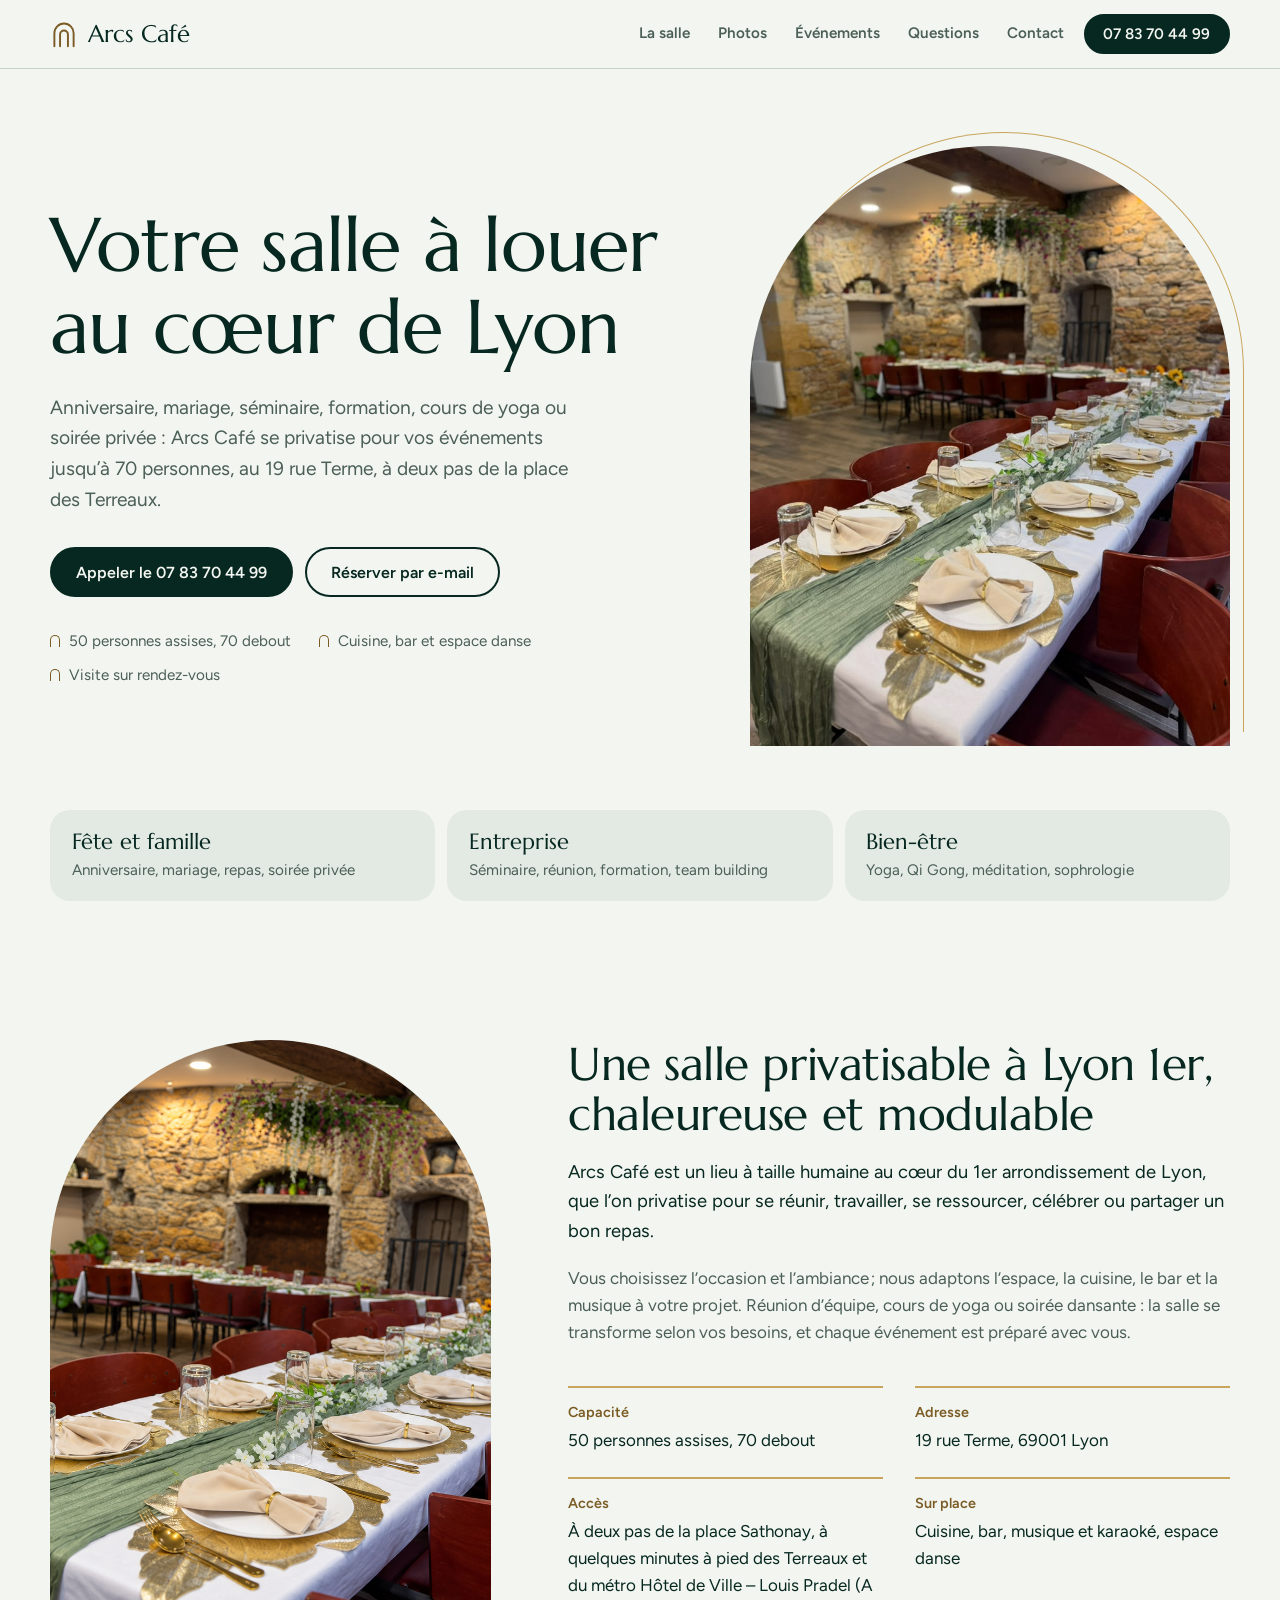
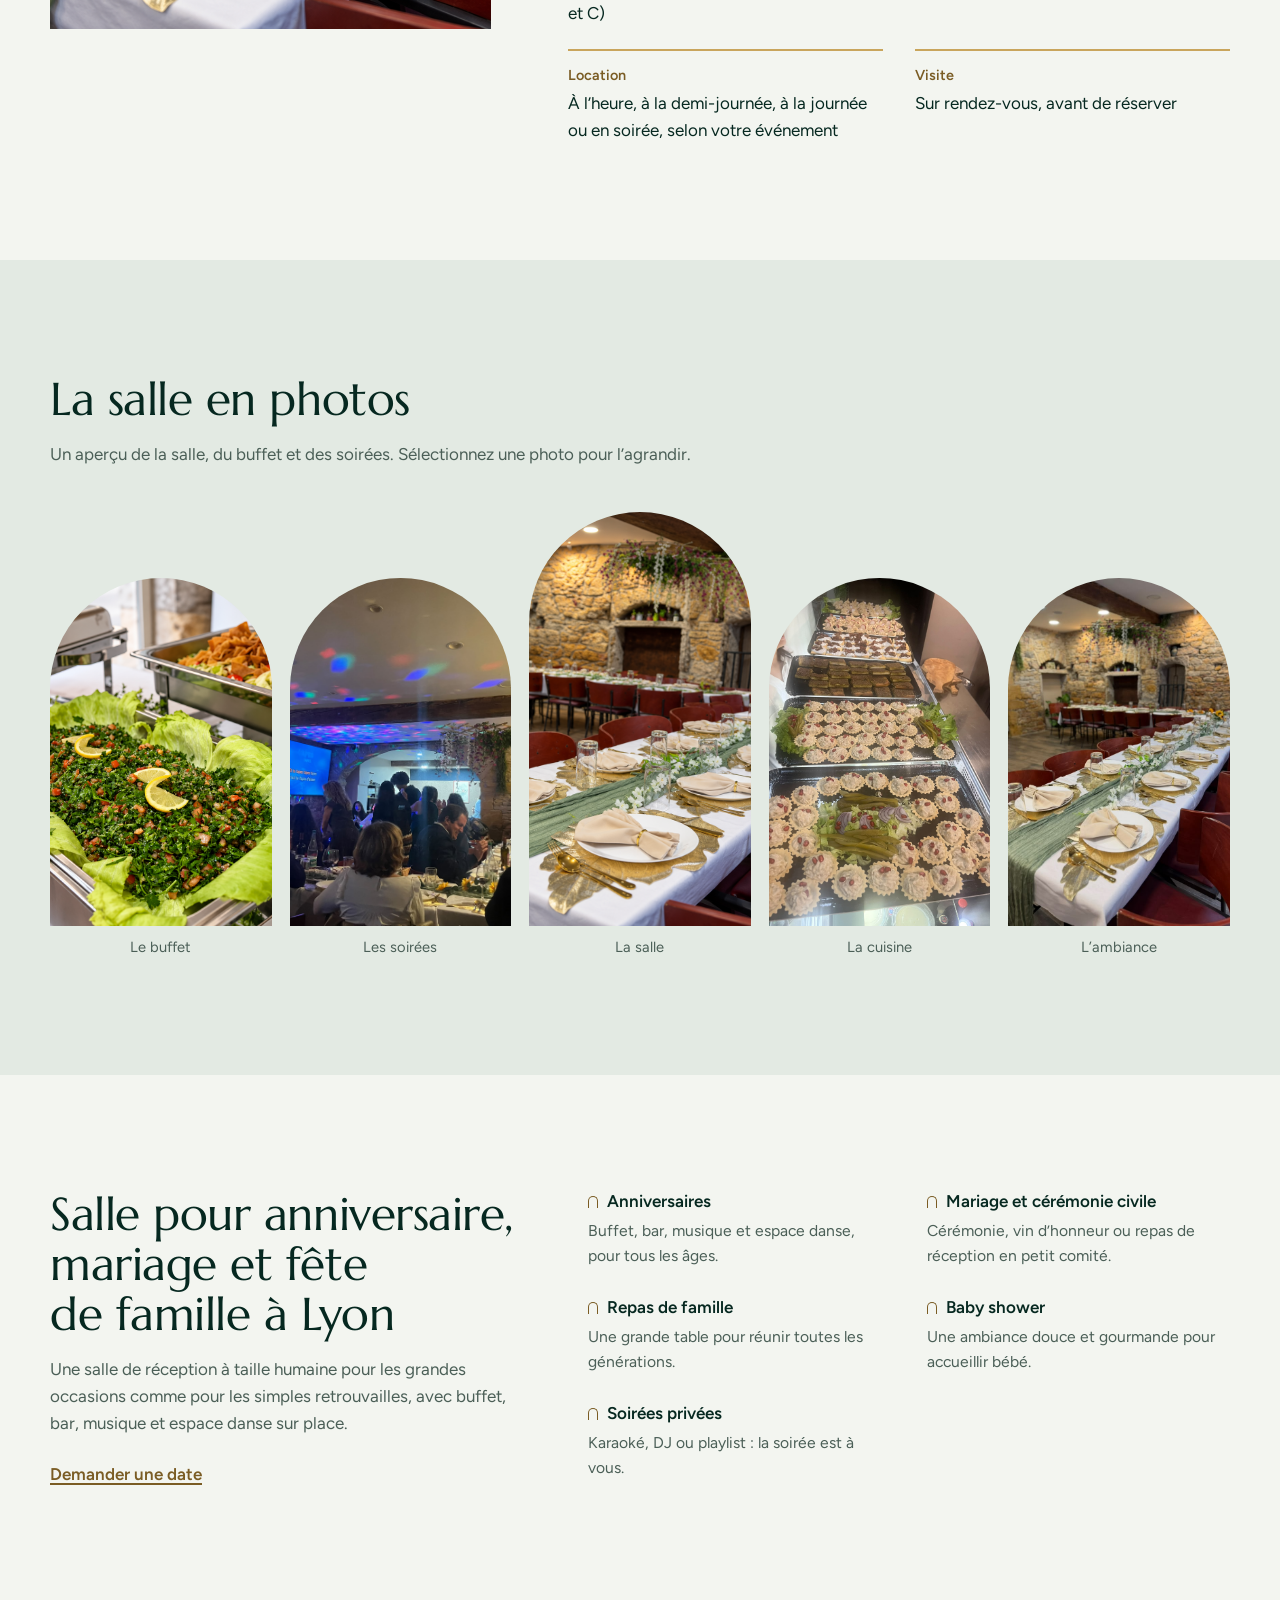
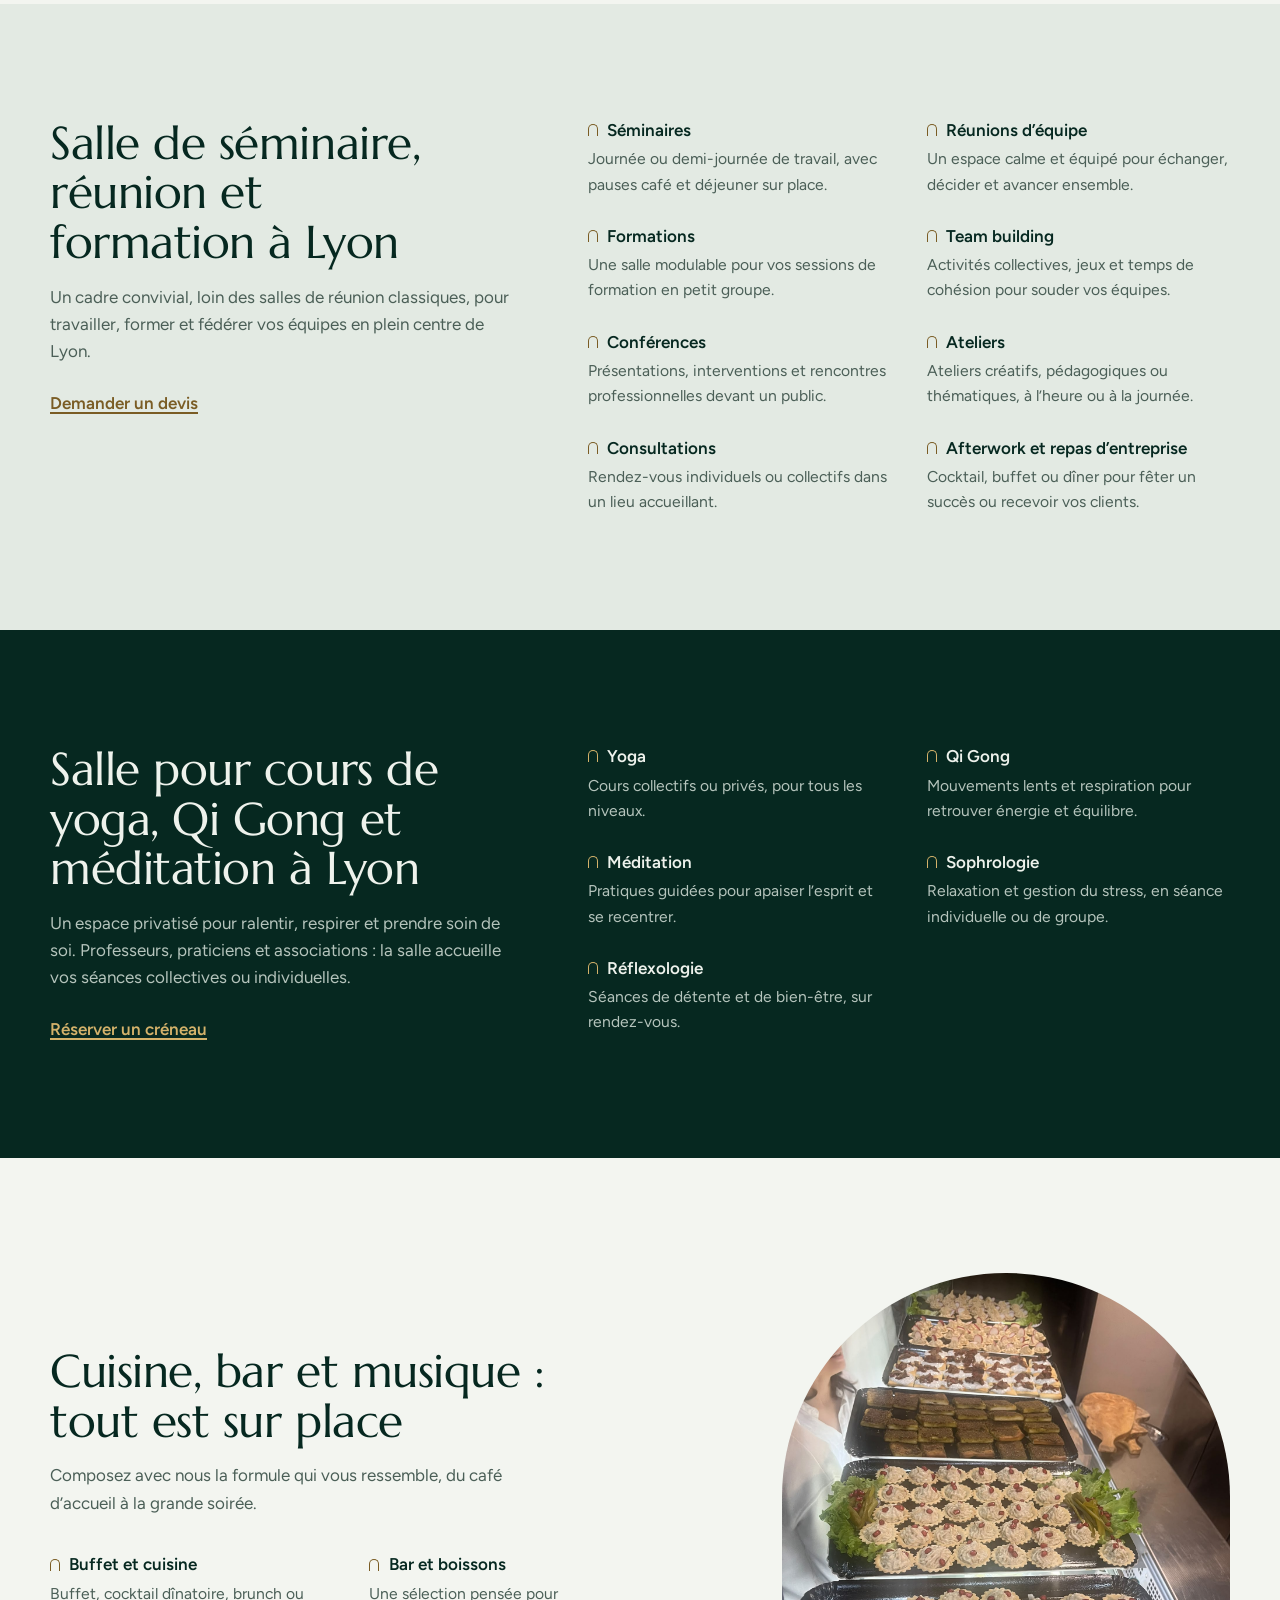
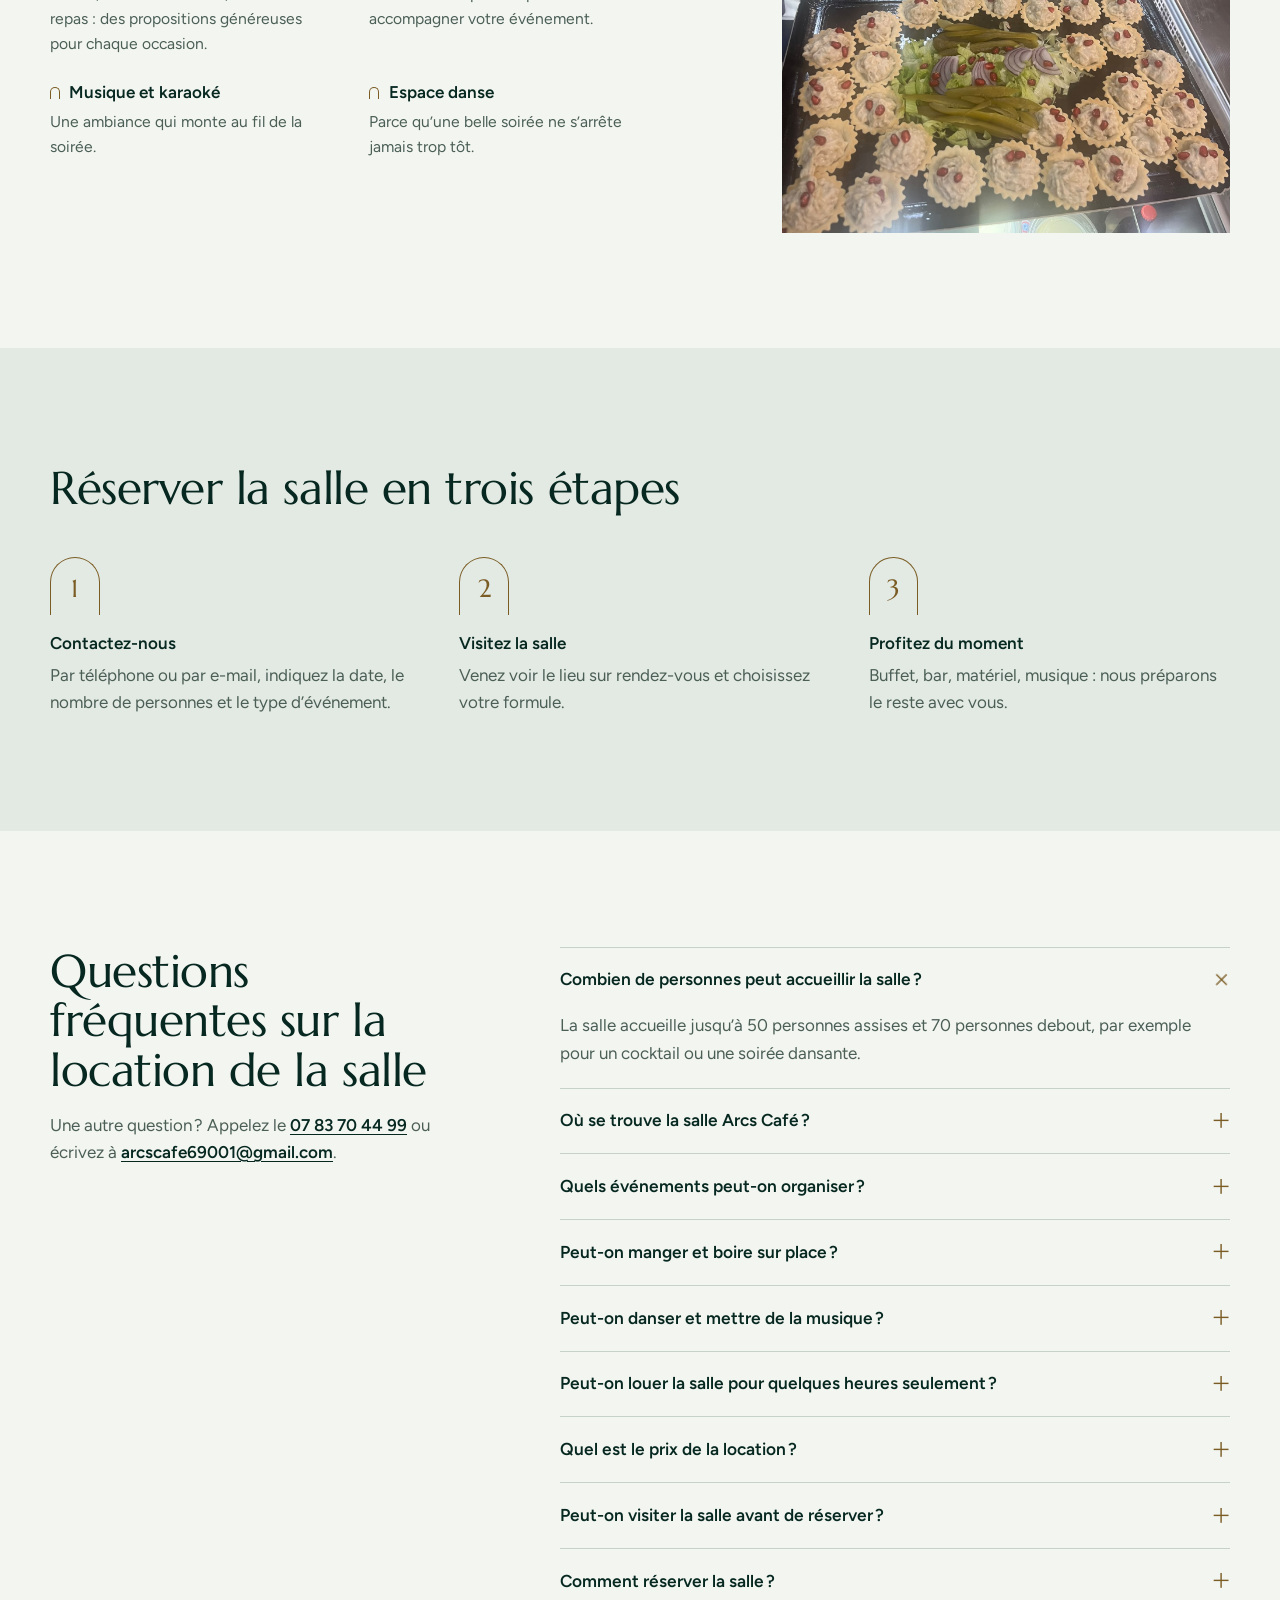
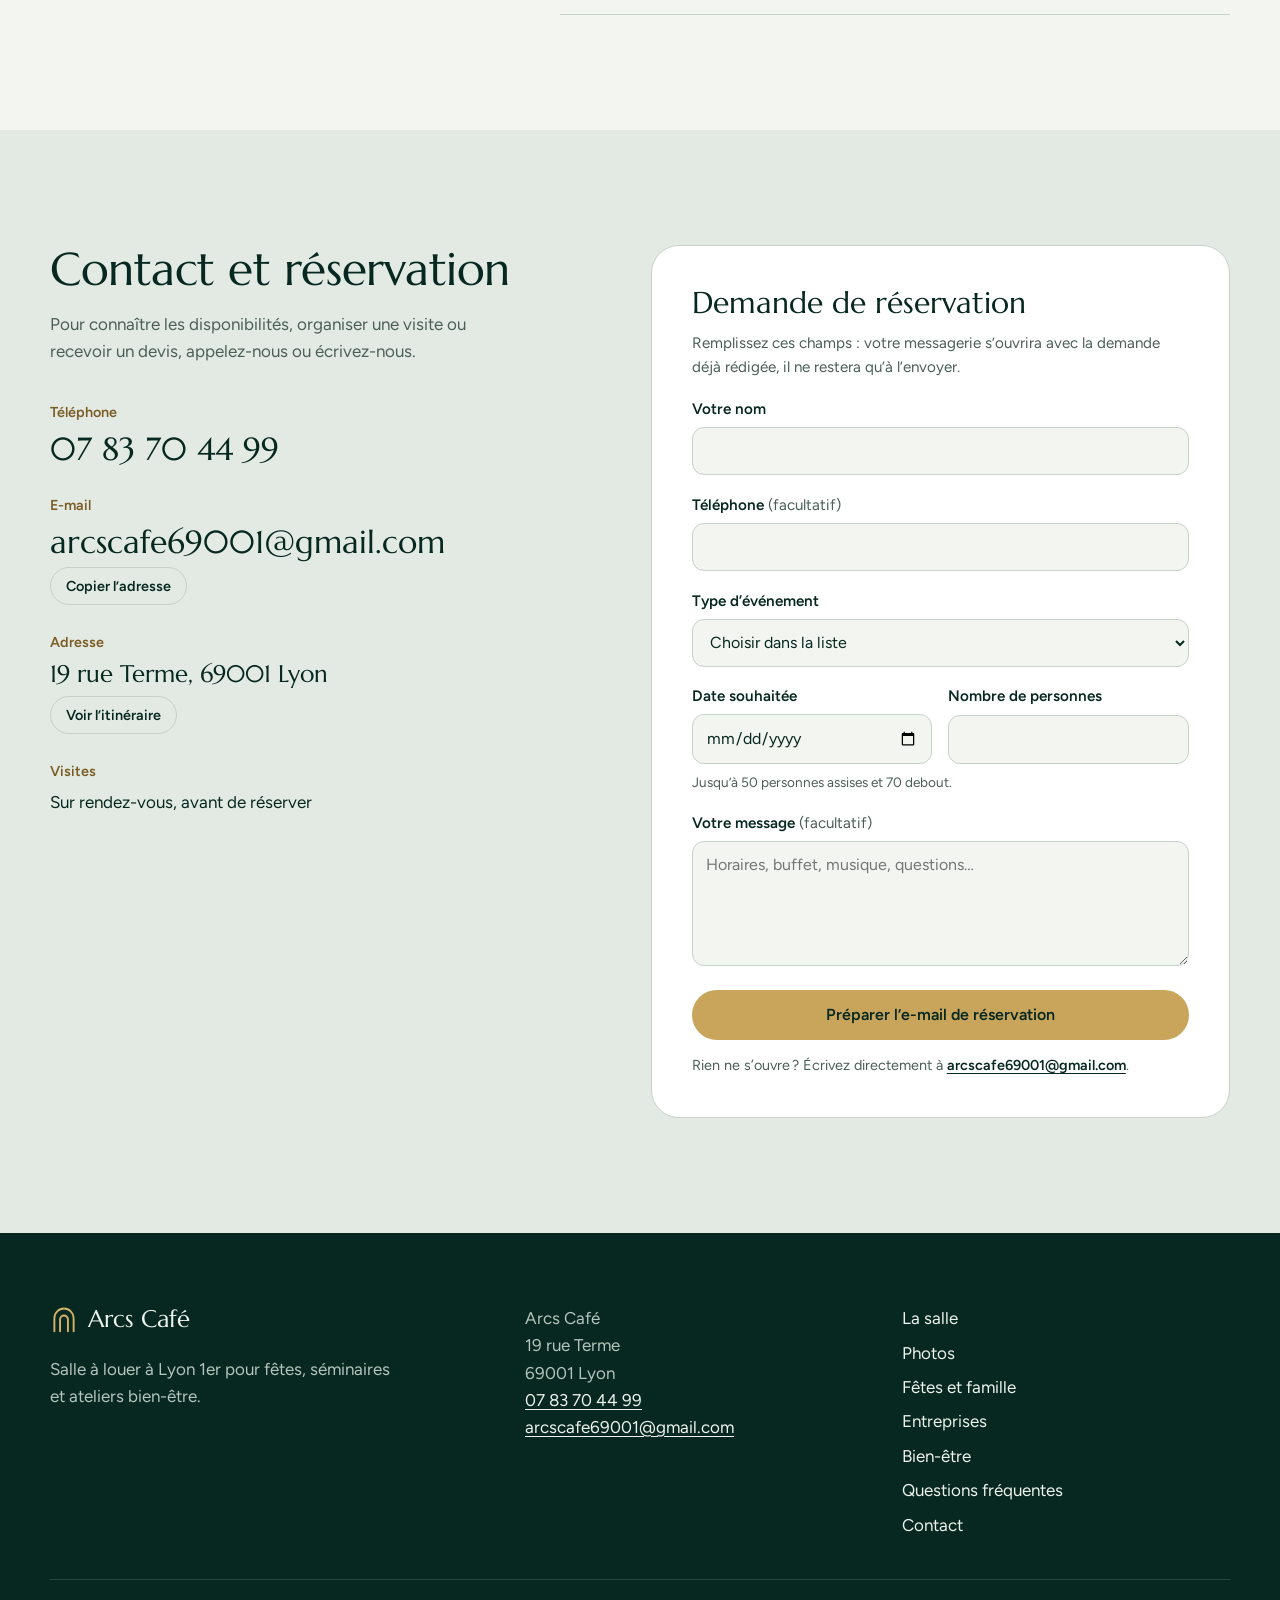
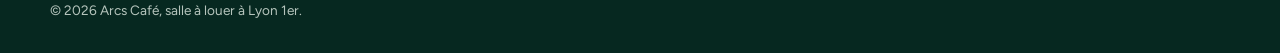
==== index.html @ 80fc12f1 "Add files via upload" ====
<!doctype html>
<html lang="fr">
<head>
<meta charset="utf-8">
<meta name="viewport" content="width=device-width, initial-scale=1">
<!--
  ==================================================================
  À FAIRE AVANT LA MISE EN LIGNE
  1. Remplacez partout « https://www.votre-site.fr » par l’adresse
     réelle de votre site (fonction Rechercher / Remplacer).
     Faites la même chose dans robots.txt et sitemap.xml.
  2. Gardez le dossier images/ avec les mêmes noms de fichiers :
     hero.png, salle.jpg, buffet.jpg, soiree.jpg, cuisine.jpg.
  3. Le fichier css/style.css n’est plus nécessaire : tout le style
     est dans cette page, ce qui la rend plus rapide à charger.
  ==================================================================
-->
<title>Location de salle à Lyon 1er – Fêtes, séminaires | Arcs Café</title>
<meta name="description" content="Salle à louer à Lyon 1er (19 rue Terme) jusqu’à 70 personnes : anniversaire, mariage, séminaire, formation, yoga. Buffet, bar et espace danse sur place.">
<link rel="canonical" href="https://www.votre-site.fr/">
<meta name="robots" content="index, follow, max-image-preview:large">
<meta name="color-scheme" content="light dark">
<meta name="theme-color" content="#F3F5F0" media="(prefers-color-scheme: light)">
<meta name="theme-color" content="#0B1D18" media="(prefers-color-scheme: dark)">

<meta property="og:type" content="website">
<meta property="og:locale" content="fr_FR">
<meta property="og:site_name" content="Arcs Café">
<meta property="og:url" content="https://www.votre-site.fr/">
<meta property="og:title" content="Arcs Café – Salle à louer à Lyon 1er">
<meta property="og:description" content="Salle privatisable au 19 rue Terme pour vos fêtes, séminaires et cours de bien-être : 50 personnes assises, 70 debout.">
<meta property="og:image" content="https://www.votre-site.fr/images/hero.png">
<meta property="og:image:alt" content="Buffet et ambiance chaleureuse dans la salle d’Arcs Café à Lyon">
<meta name="twitter:card" content="summary_large_image">

<link rel="icon" href="data:image/svg+xml,%3Csvg xmlns='http://www.w3.org/2000/svg' viewBox='0 0 32 32'%3E%3Crect width='32' height='32' rx='7' fill='%23062820'/%3E%3Cpath d='M7 27V15a9 9 0 0 1 18 0v12M12.5 27V16.5a3.5 3.5 0 0 1 7 0V27' fill='none' stroke='%23C9A55C' stroke-width='2.4'/%3E%3C/svg%3E">
<link rel="preconnect" href="https://fonts.googleapis.com">
<link rel="preconnect" href="https://fonts.gstatic.com" crossorigin>
<link rel="stylesheet" href="https://fonts.googleapis.com/css2?family=Figtree:wght@400;600&family=Marcellus&display=swap">

<script type="application/ld+json">
{
  "@context": "https://schema.org",
  "@graph": [
    {
      "@type": ["EventVenue", "LocalBusiness"],
      "@id": "https://www.votre-site.fr/#arcs-cafe",
      "name": "Arcs Café",
      "description": "Salle à louer à Lyon 1er pour anniversaires, mariages, repas de famille, séminaires, réunions, formations, team building et cours de yoga, Qi Gong ou méditation. 50 personnes assises, 70 debout. Buffet, bar, musique et espace danse sur place.",
      "url": "https://www.votre-site.fr/",
      "image": [
        "https://www.votre-site.fr/images/hero.png",
        "https://www.votre-site.fr/images/salle.jpg",
        "https://www.votre-site.fr/images/buffet.jpg",
        "https://www.votre-site.fr/images/soiree.jpg",
        "https://www.votre-site.fr/images/cuisine.jpg"
      ],
      "telephone": "+33783704499",
      "email": "arcscafe69001@gmail.com",
      "address": {
        "@type": "PostalAddress",
        "streetAddress": "19 rue Terme",
        "postalCode": "69001",
        "addressLocality": "Lyon",
        "addressRegion": "Auvergne-Rhône-Alpes",
        "addressCountry": "FR"
      },
      "hasMap": "https://www.google.com/maps/search/?api=1&query=19%20rue%20Terme%2069001%20Lyon",
      "maximumAttendeeCapacity": 70,
      "areaServed": { "@type": "City", "name": "Lyon" },
      "amenityFeature": [
        { "@type": "LocationFeatureSpecification", "name": "Cuisine et buffet", "value": true },
        { "@type": "LocationFeatureSpecification", "name": "Bar", "value": true },
        { "@type": "LocationFeatureSpecification", "name": "Musique et karaoké", "value": true },
        { "@type": "LocationFeatureSpecification", "name": "Espace danse", "value": true }
      ],
      "hasOfferCatalog": {
        "@type": "OfferCatalog",
        "name": "Location de salle à Lyon",
        "itemListElement": [
          { "@type": "Offer", "itemOffered": { "@type": "Service", "name": "Location de salle pour anniversaire, mariage et fête de famille" } },
          { "@type": "Offer", "itemOffered": { "@type": "Service", "name": "Location de salle pour séminaire, réunion et formation" } },
          { "@type": "Offer", "itemOffered": { "@type": "Service", "name": "Location de salle pour cours de yoga, Qi Gong et méditation" } },
          { "@type": "Offer", "itemOffered": { "@type": "Service", "name": "Buffet, cocktail et bar pour événements" } }
        ]
      }
    },
    {
      "@type": "WebSite",
      "@id": "https://www.votre-site.fr/#site",
      "url": "https://www.votre-site.fr/",
      "name": "Arcs Café",
      "inLanguage": "fr-FR",
      "publisher": { "@id": "https://www.votre-site.fr/#arcs-cafe" }
    },
    {
      "@type": "FAQPage",
      "@id": "https://www.votre-site.fr/#faq",
      "mainEntity": [
        { "@type": "Question", "name": "Combien de personnes peut accueillir la salle ?",
          "acceptedAnswer": { "@type": "Answer", "text": "La salle accueille jusqu’à 50 personnes assises et 70 personnes debout, par exemple pour un cocktail ou une soirée dansante." } },
        { "@type": "Question", "name": "Où se trouve la salle Arcs Café ?",
          "acceptedAnswer": { "@type": "Answer", "text": "Au 19 rue Terme, 69001 Lyon, à deux pas de la place Sathonay et à quelques minutes à pied de la place des Terreaux et du métro Hôtel de Ville – Louis Pradel (lignes A et C)." } },
        { "@type": "Question", "name": "Quels événements peut-on organiser ?",
          "acceptedAnswer": { "@type": "Answer", "text": "Anniversaires, mariages, repas de famille, baby showers et soirées privées, mais aussi séminaires, réunions, formations, conférences, team building et afterworks, ainsi que des cours de yoga, de Qi Gong, de méditation ou de sophrologie." } },
        { "@type": "Question", "name": "Peut-on manger et boire sur place ?",
          "acceptedAnswer": { "@type": "Answer", "text": "Oui. Arcs Café propose buffet, cocktail dînatoire, brunch ou repas, ainsi qu’un bar avec une sélection de boissons adaptée à votre événement." } },
        { "@type": "Question", "name": "Peut-on danser et mettre de la musique ?",
          "acceptedAnswer": { "@type": "Answer", "text": "Oui. La salle dispose d’un espace danse, et vous pouvez prévoir une playlist, un DJ ou un karaoké." } },
        { "@type": "Question", "name": "Peut-on louer la salle pour quelques heures seulement ?",
          "acceptedAnswer": { "@type": "Answer", "text": "La location s’adapte à votre événement : à l’heure pour un atelier, à la demi-journée ou à la journée pour un séminaire, ou en soirée pour une fête. Contactez-nous pour connaître les disponibilités." } },
        { "@type": "Question", "name": "Quel est le prix de la location ?",
          "acceptedAnswer": { "@type": "Answer", "text": "Le tarif dépend de la date, de la durée, du nombre de personnes et des prestations choisies (buffet, bar, musique). Appelez-nous ou écrivez-nous pour recevoir un devis adapté." } },
        { "@type": "Question", "name": "Peut-on visiter la salle avant de réserver ?",
          "acceptedAnswer": { "@type": "Answer", "text": "Oui, les visites se font sur rendez-vous. Appelez le 07 83 70 44 99 ou écrivez à arcscafe69001@gmail.com." } },
        { "@type": "Question", "name": "Comment réserver la salle ?",
          "acceptedAnswer": { "@type": "Answer", "text": "Par téléphone au 07 83 70 44 99 ou par e-mail à arcscafe69001@gmail.com, en indiquant la date souhaitée, le nombre de personnes et le type d’événement." } }
      ]
    }
  ]
}
</script>

<style>
:root{
  --bg:#F3F5F0;
  --surface:#FFFFFF;
  --tint:#E3EAE3;
  --ink:#062820;
  --muted:#4B5F57;
  --line:#C6D1C9;
  --accent:#7A5C24;
  --gold:#C9A55C;
  --on-gold:#062820;
  --btn:#062820;
  --on-btn:#F3F5F0;
  --band:#062820;
  --band-ink:#EEF2EC;
  --band-muted:#B5C4BC;
  --band-accent:#D4B26A;
  --band-line:rgb(255 255 255 / .14);
  --overlay-ink:#EEF2EC;
  --focus:#9A6F1F;
  --serif:"Marcellus","Palatino Linotype",Palatino,"Book Antiqua",Georgia,serif;
  --sans:"Figtree",system-ui,-apple-system,"Segoe UI",Roboto,Arial,sans-serif;
  --wrap:1180px;
  --pad:clamp(1.25rem,5vw,3rem);
  --space:clamp(4rem,9vw,7.5rem);
  color-scheme:light;
}
@media (prefers-color-scheme:dark){
  :root{
    --bg:#0B1D18;
    --surface:#11281F;
    --tint:#14302A;
    --ink:#E9EFEA;
    --muted:#A8B9B0;
    --line:#2A473C;
    --accent:#D4B26A;
    --btn:#C9A55C;
    --on-btn:#062820;
    --band:#10332A;
    --focus:#E2C27E;
    color-scheme:dark;
  }
}

/* Base */
*,*::before,*::after{box-sizing:border-box}
html{-webkit-text-size-adjust:100%;text-size-adjust:100%;scroll-padding-top:5.5rem}
@media (prefers-reduced-motion:no-preference){html{scroll-behavior:smooth}}
body{margin:0;background:var(--bg);color:var(--ink);font-family:var(--sans);font-size:1.0625rem;line-height:1.6;-webkit-font-smoothing:antialiased}
img{display:block;max-width:100%;height:auto}
a{color:inherit;text-underline-offset:.2em}
h1,h2,h3,p,ul,ol,dl,dd,figure{margin:0}
h1,h2{font-family:var(--serif);font-weight:400;line-height:1.08;letter-spacing:-.01em;text-wrap:balance}
h1{font-size:clamp(2.6rem,6.2vw,4.75rem)}
h2{font-size:clamp(1.9rem,3.6vw,3rem)}
h3{font-size:1.0625rem;font-weight:600;line-height:1.35}
:focus-visible{outline:3px solid var(--focus);outline-offset:3px}
.wrap{width:min(100% - 2 * var(--pad), var(--wrap));margin-inline:auto}
.section{padding-block:var(--space)}
.tint{background:var(--tint)}
.band{background:var(--band);color:var(--band-ink)}
.skip{position:absolute;left:1rem;top:-4rem;z-index:100;padding:.65rem 1rem;border-radius:10px;background:var(--btn);color:var(--on-btn);font-weight:600;text-decoration:none}
.skip:focus{top:1rem}

/* Boutons */
.btn{display:inline-flex;align-items:center;justify-content:center;min-height:3.1rem;padding:.7rem 1.5rem;border:2px solid var(--btn);border-radius:999px;background:var(--btn);color:var(--on-btn);font:600 1rem/1.2 var(--sans);text-align:center;text-decoration:none;white-space:nowrap;cursor:pointer;transition:background-color .15s ease,color .15s ease,border-color .15s ease}
.btn:hover{background:transparent;color:var(--ink)}
.btn-line{background:transparent;color:var(--ink);border-color:var(--ink)}
.btn-line:hover{background:var(--ink);color:var(--bg)}
.btn-gold{background:var(--gold);border-color:var(--gold);color:var(--on-gold)}
.btn-gold:hover{background:transparent;color:var(--ink);border-color:var(--gold)}
.btn-small{min-height:2.5rem;padding:.4rem 1.1rem;font-size:.95rem}

/* L’arche : le motif d’Arcs Café */
.arch{overflow:hidden;border-radius:999px 999px 0 0;background:var(--line)}
.arch img{width:100%;height:100%;object-fit:cover}
.facts-inline li::before,
.activity-list h3::before,
.presta-list h3::before{content:"";display:inline-block;width:.6rem;height:.75rem;margin-right:.6rem;border:1.5px solid var(--accent);border-bottom:0;border-radius:999px 999px 0 0;vertical-align:-.04em}
.band .activity-list h3::before{border-color:var(--band-accent)}

/* En-tête */
.site-header{position:sticky;top:0;z-index:50;background:var(--bg);border-bottom:1px solid var(--line)}
.bar{display:flex;align-items:center;gap:1.25rem;min-height:4.25rem}
.brand{display:inline-flex;align-items:center;gap:.6rem;color:inherit;font-family:var(--serif);font-size:1.5rem;line-height:1;text-decoration:none;white-space:nowrap}
.brand-mark{width:1.75rem;height:1.75rem;flex:none;fill:none;stroke:var(--accent);stroke-width:2.2;stroke-linecap:round}
.menu{display:flex;gap:1.75rem;margin-left:auto}
.menu a{padding:.35rem 0;border-bottom:2px solid transparent;color:var(--muted);font-size:.95rem;font-weight:600;text-decoration:none}
.menu a:hover{color:var(--ink);border-bottom-color:var(--gold)}
.menu-toggle{display:none;align-items:center;min-height:2.5rem;padding:.4rem 1rem;border:1.5px solid var(--line);border-radius:999px;background:transparent;color:var(--ink);font:600 .95rem var(--sans);cursor:pointer}
.call-short{display:none}

/* Accueil */
.hero{display:grid;grid-template-columns:minmax(0,1.12fr) minmax(0,.88fr);align-items:center;gap:clamp(2.5rem,6vw,5.5rem);padding-block:clamp(2.5rem,6vw,5rem) clamp(2.5rem,5vw,4rem)}
.lead{max-width:34rem;margin-top:1.5rem;color:var(--muted);font-size:clamp(1.1rem,1.5vw,1.25rem)}
.cta{display:flex;flex-wrap:wrap;gap:.75rem;margin-top:2rem}
.facts-inline{display:flex;flex-wrap:wrap;gap:.6rem 1.75rem;margin-top:2rem;padding:0;list-style:none;color:var(--muted);font-size:.95rem}
.hero-photo{position:relative;isolation:isolate;justify-self:end;width:100%;max-width:30rem}
.hero-photo::before{content:"";position:absolute;z-index:-1;inset:-14px -14px 14px 14px;border:1.5px solid var(--gold);border-bottom:0;border-radius:999px 999px 0 0}
.hero-photo .arch{aspect-ratio:4/5}

.paths{display:grid;grid-template-columns:repeat(3,minmax(0,1fr));gap:.75rem;margin-bottom:clamp(.5rem,2vw,1.5rem)}
.paths a{display:grid;gap:.2rem;padding:1.15rem 1.35rem;border-radius:20px;background:var(--tint);text-decoration:none}
.paths strong{font-family:var(--serif);font-size:1.4rem;font-weight:400;line-height:1.2}
.paths span{color:var(--muted);font-size:.95rem}
.paths a:hover strong{text-decoration:underline;text-decoration-color:var(--gold);text-decoration-thickness:2px}

/* Titres de section */
.head{max-width:44rem}
.head p{margin-top:1rem;color:var(--muted)}

/* Le lieu */
.lieu{display:grid;grid-template-columns:minmax(0,.8fr) minmax(0,1.2fr);align-items:start;gap:clamp(2.5rem,6vw,5.5rem)}
.lieu-photo{aspect-ratio:3/4}
.lieu-text h2{max-width:22ch}
.lieu-text p{max-width:62ch;margin-top:1.15rem;color:var(--muted)}
.lieu-text .first{color:var(--ink);font-size:1.15rem}
.facts{display:grid;grid-template-columns:repeat(2,minmax(0,1fr));gap:1.4rem 2rem;margin-top:2.5rem}
.facts div{padding-top:.8rem;border-top:2px solid var(--gold)}
.facts dt{color:var(--accent);font-size:.9rem;font-weight:600}
.facts dd{margin-top:.2rem}

/* Galerie en arcade */
.arcade{display:grid;grid-template-columns:repeat(5,minmax(0,1fr));align-items:end;gap:clamp(.6rem,1.5vw,1.1rem);margin-top:2.75rem;padding:0;list-style:none}
.arcade figure{display:grid;gap:.65rem}
.arch-btn{display:block;width:100%;padding:0;border:0;aspect-ratio:3/4.7;color:inherit;font:inherit;cursor:zoom-in}
.arcade li:nth-child(3) .arch-btn{aspect-ratio:3/5.6}
.arch-btn img{transition:transform .5s ease}
.arch-btn:hover img{transform:scale(1.04)}
.arcade figcaption{color:var(--muted);font-size:.92rem;text-align:center}

/* Activités */
.univers{display:grid;grid-template-columns:minmax(0,.85fr) minmax(0,1.15fr);align-items:start;gap:clamp(2rem,5vw,5rem)}
.univers-head p{max-width:42ch;margin-top:1rem;color:var(--muted)}
.band .univers-head p{color:var(--band-muted)}
.more{display:inline-block;margin-top:1.5rem;color:var(--accent);font-weight:600;text-decoration-thickness:1.5px}
.band .more{color:var(--band-accent)}
.activity-list{display:grid;grid-template-columns:repeat(2,minmax(0,1fr));gap:1.75rem 2.25rem;padding:0;list-style:none}
.activity-list p{margin-top:.3rem;color:var(--muted);font-size:.98rem}
.band .activity-list p{color:var(--band-muted)}

/* Prestations */
.presta{display:grid;grid-template-columns:minmax(0,1.1fr) minmax(0,.9fr);align-items:center;gap:clamp(2.5rem,6vw,5.5rem)}
.presta-intro{max-width:46ch;margin-top:1rem;color:var(--muted)}
.presta-list{display:grid;grid-template-columns:repeat(2,minmax(0,1fr));gap:1.6rem 2rem;margin-top:2.25rem;padding:0;list-style:none}
.presta-list p{margin-top:.3rem;color:var(--muted);font-size:.98rem}
.presta-photo{justify-self:end;width:100%;max-width:28rem;aspect-ratio:4/5}

/* Étapes */
.steps{display:grid;grid-template-columns:repeat(3,minmax(0,1fr));gap:clamp(1.75rem,4vw,3rem);margin-top:2.75rem;padding:0;list-style:none;counter-reset:etape}
.steps li{counter-increment:etape}
.steps li::before{content:counter(etape);display:flex;align-items:center;justify-content:center;width:3.1rem;height:3.6rem;margin-bottom:1.1rem;padding-top:.35rem;border:1.5px solid var(--accent);border-bottom:0;border-radius:999px 999px 0 0;color:var(--accent);font-family:var(--serif);font-size:1.55rem;line-height:1}
.steps p{max-width:34ch;margin-top:.4rem;color:var(--muted)}

/* Questions fréquentes */
.faq{display:grid;grid-template-columns:minmax(0,.8fr) minmax(0,1.2fr);align-items:start;gap:clamp(2rem,5vw,5rem)}
.faq-side p{max-width:36ch;margin-top:1rem;color:var(--muted)}
.faq-side a{color:var(--ink);font-weight:600}
.faq-list{border-top:1px solid var(--line)}
.faq-list details{border-bottom:1px solid var(--line)}
.faq-list summary{display:flex;align-items:center;justify-content:space-between;gap:1.25rem;padding:1.15rem 0;list-style:none;cursor:pointer}
.faq-list summary::-webkit-details-marker{display:none}
.faq-list summary h3{font-size:1.08rem}
.faq-list summary::after{content:"+";flex:none;color:var(--accent);font-family:var(--serif);font-size:1.75rem;line-height:1;transition:transform .2s ease}
.faq-list details[open] > summary::after{transform:rotate(45deg)}
.faq-list details p{max-width:62ch;padding-bottom:1.3rem;color:var(--muted)}
.faq-list details a{color:var(--ink);font-weight:600}

/* Contact */
.contact{display:grid;grid-template-columns:minmax(0,.95fr) minmax(0,1.05fr);align-items:start;gap:clamp(2.5rem,6vw,5rem)}
.contact-intro{max-width:40ch;margin-top:1rem;color:var(--muted)}
.channels{display:grid;gap:1.6rem;margin-top:2.25rem;padding:0;list-style:none}
.channels li{display:grid;justify-items:start;gap:.35rem}
.label{color:var(--accent);font-size:.9rem;font-weight:600}
.big-link{font-family:var(--serif);font-size:clamp(1.45rem,2.6vw,2rem);line-height:1.2;text-decoration:none;overflow-wrap:anywhere}
.big-link:hover{text-decoration:underline;text-decoration-color:var(--gold)}
.big-text{font-family:var(--serif);font-size:clamp(1.25rem,2vw,1.5rem);line-height:1.3}
.inline-row{display:flex;flex-wrap:wrap;align-items:center;gap:.4rem .9rem}
.chip{display:inline-flex;align-items:center;min-height:2.4rem;padding:.3rem .95rem;border:1.5px solid var(--line);border-radius:999px;background:transparent;color:var(--ink);font:600 .9rem var(--sans);text-decoration:none;cursor:pointer}
.chip:hover{border-color:var(--ink)}
.copied{color:var(--muted);font-size:.9rem}

.booking{padding:clamp(1.4rem,3.5vw,2.5rem);border:1px solid var(--line);border-radius:28px;background:var(--surface)}
.booking h3{font-family:var(--serif);font-size:clamp(1.5rem,2.4vw,1.9rem);font-weight:400;line-height:1.15}
.note{margin-top:.6rem;color:var(--muted);font-size:.95rem}
.field{display:grid;gap:.35rem;margin-top:1.1rem}
.field label{font-size:.95rem;font-weight:600}
.opt{color:var(--muted);font-weight:400}
.field input,.field select,.field textarea{width:100%;min-height:3rem;padding:.65rem .85rem;border:1.5px solid var(--line);border-radius:12px;background:var(--bg);color:var(--ink);font:inherit;font-size:1rem}
.field textarea{min-height:7.5rem;resize:vertical}
.field input:focus-visible,.field select:focus-visible,.field textarea:focus-visible{outline-offset:1px}
.two{display:grid;grid-template-columns:repeat(2,minmax(0,1fr));gap:0 1rem}
.hint{margin-top:.45rem;color:var(--muted);font-size:.85rem}
.booking .btn{width:100%;margin-top:1.5rem;white-space:normal}
.sent{margin-top:.9rem;font-size:.95rem;font-weight:600}
.sent:empty{display:none}
.after{margin-top:.9rem;color:var(--muted);font-size:.9rem}
.after a{color:var(--ink);font-weight:600}

/* Pied de page */
.site-footer{padding-block:clamp(3rem,6vw,4.5rem) 2rem;background:var(--band);color:var(--band-ink)}
.foot{display:grid;grid-template-columns:1.3fr 1fr 1fr;gap:2rem 3rem}
.site-footer p,.site-footer address{color:var(--band-muted);font-style:normal}
.foot > div p{max-width:32ch;margin-top:.9rem}
.site-footer address a{color:var(--band-ink)}
.site-footer .brand-mark{stroke:var(--band-accent)}
.foot-nav{display:grid;align-content:start;gap:.45rem}
.foot-nav a{color:var(--band-ink);text-decoration:none}
.foot-nav a:hover{text-decoration:underline}
.legal{margin-top:2.5rem;padding-top:1.25rem;border-top:1px solid var(--band-line);font-size:.85rem}

/* Barre d’appel sur mobile */
.quickbar{position:fixed;z-index:60;left:.75rem;right:.75rem;bottom:calc(.75rem + env(safe-area-inset-bottom, 0px));display:none;grid-template-columns:1fr 1fr;gap:.4rem;padding:.4rem;border-radius:999px;background:var(--band);box-shadow:0 12px 32px rgb(0 0 0 / .28);transform:translateY(160%);visibility:hidden;transition:transform .25s ease,visibility 0s linear .25s}
.quickbar.show{transform:none;visibility:visible;transition:transform .25s ease,visibility 0s}
.quickbar a{display:flex;align-items:center;justify-content:center;min-height:3rem;border-radius:999px;color:var(--band-ink);font-weight:600;text-decoration:none}
.quickbar a:first-child{background:var(--gold);color:var(--on-gold)}

/* Photo agrandie */
.lightbox{max-width:min(94vw,1100px);max-height:92vh;padding:0;border:0;background:transparent;color:var(--overlay-ink);overflow:visible}
.lightbox::backdrop{background:rgb(3 18 14 / .92)}
.lightbox img{width:auto;max-width:100%;max-height:82vh;margin-inline:auto;border-radius:18px}
.lightbox p{margin-top:.8rem;color:var(--overlay-ink);text-align:center}
.lb-close{position:absolute;top:.75rem;right:.75rem;width:2.75rem;height:2.75rem;border:0;border-radius:50%;background:rgb(3 18 14 / .75);color:var(--overlay-ink);font-size:1.2rem;cursor:pointer}

/* Écrans moyens et mobiles */
@media (min-width:901px){
  .univers-head,.faq-side{position:sticky;top:6.5rem}
}
@media (max-width:900px){
  .bar{gap:.75rem}
  .menu{position:absolute;top:100%;left:0;right:0;display:none;flex-direction:column;gap:0;margin:0;padding:.25rem var(--pad) 1rem;background:var(--bg);border-bottom:1px solid var(--line);box-shadow:0 18px 30px -18px rgb(0 0 0 / .3)}
  .menu.open{display:flex}
  .menu a{padding:.95rem 0;border-bottom:1px solid var(--line);color:var(--ink);font-size:1.05rem}
  .menu a:last-child{border-bottom:0}
  .menu-toggle{display:inline-flex}
  .header-call{margin-left:auto}
  .hero,.lieu,.univers,.presta,.faq,.contact{grid-template-columns:1fr}
  .hero-photo{justify-self:center;width:86%;max-width:24rem}
  .lieu-photo,.presta-photo{justify-self:center;width:80%;max-width:22rem}
  .arcade{grid-template-columns:none;grid-auto-flow:column;grid-auto-columns:minmax(11rem,46%);overflow-x:auto;scroll-snap-type:x mandatory;margin-inline:calc(-1 * var(--pad));padding:0 var(--pad) .75rem;scroll-padding-inline:var(--pad);scrollbar-width:thin}
  .arcade li{scroll-snap-align:start}
  .quickbar{display:grid}
  .site-footer{padding-bottom:7rem}
}
@media (max-width:760px){
  .paths,.steps{grid-template-columns:1fr}
  .foot{grid-template-columns:1fr}
}
@media (max-width:560px){
  .facts,.activity-list,.presta-list{grid-template-columns:1fr}
  .call-long{display:none}
  .call-short{display:inline}
}
@media (max-width:420px){
  .header-call{display:none}
  .menu-toggle{margin-left:auto}
  .two{grid-template-columns:1fr}
}
@media (prefers-reduced-motion:reduce){
  *,*::before,*::after{transition:none !important;animation:none !important}
}
</style>
</head>
<body>
<a class="skip" href="#contenu">Aller au contenu</a>

<header class="site-header">
  <div class="wrap bar">
    <a class="brand" href="#accueil">
      <svg class="brand-mark" viewBox="0 0 32 32" aria-hidden="true" focusable="false"><path d="M5 30V15a11 11 0 0 1 22 0v15"/><path d="M11.5 30V16.5a4.5 4.5 0 0 1 9 0V30"/></svg>
      Arcs Café
    </a>
    <nav class="menu" id="menu" aria-label="Navigation principale">
      <a href="#lieu">La salle</a>
      <a href="#galerie">Photos</a>
      <a href="#activites">Événements</a>
      <a href="#faq">Questions</a>
      <a href="#contact">Contact</a>
    </nav>
    <a class="btn btn-small header-call" href="tel:+33783704499" aria-label="Appeler Arcs Café au 07 83 70 44 99"><span class="call-long">07&nbsp;83&nbsp;70&nbsp;44&nbsp;99</span><span class="call-short">Appeler</span></a>
    <button class="menu-toggle" type="button" aria-expanded="false" aria-controls="menu">Menu</button>
  </div>
</header>

<main id="contenu">

  <section class="wrap hero" id="accueil" aria-labelledby="titre">
    <div>
      <h1 id="titre">Votre salle à louer au cœur de Lyon</h1>
      <p class="lead">Anniversaire, mariage, séminaire, formation, cours de yoga ou soirée privée&nbsp;: Arcs Café se privatise pour vos événements jusqu’à 70&nbsp;personnes, au 19 rue Terme, à deux pas de la place des Terreaux.</p>
      <div class="cta">
        <a class="btn" href="tel:+33783704499">Appeler le 07&nbsp;83&nbsp;70&nbsp;44&nbsp;99</a>
        <a class="btn btn-line" href="#demande">Réserver par e-mail</a>
      </div>
      <ul class="facts-inline" role="list">
        <li>50 personnes assises, 70 debout</li>
        <li>Cuisine, bar et espace danse</li>
        <li>Visite sur rendez-vous</li>
      </ul>
    </div>
    <figure class="hero-photo">
      <div class="arch">
        <img src="images/hero.png" width="1200" height="800" fetchpriority="high" alt="Buffet gourmand et ambiance chaleureuse dans la salle d’Arcs Café à Lyon&nbsp;1er">
      </div>
    </figure>
  </section>

  <nav class="wrap paths" aria-label="Choisir votre type d’événement">
    <a href="#fetes"><strong>Fête et famille</strong><span>Anniversaire, mariage, repas, soirée privée</span></a>
    <a href="#entreprises"><strong>Entreprise</strong><span>Séminaire, réunion, formation, team building</span></a>
    <a href="#bien-etre"><strong>Bien-être</strong><span>Yoga, Qi Gong, méditation, sophrologie</span></a>
  </nav>

  <section class="section" id="lieu" aria-labelledby="t-lieu">
    <div class="wrap lieu">
      <div class="arch lieu-photo">
        <img src="images/salle.jpg" width="600" height="800" loading="lazy" decoding="async" alt="La salle privatisable d’Arcs Café, 19 rue Terme à Lyon&nbsp;1er">
      </div>
      <div class="lieu-text">
        <h2 id="t-lieu">Une salle privatisable à Lyon&nbsp;1er, chaleureuse et modulable</h2>
        <p class="first">Arcs Café est un lieu à taille humaine au cœur du 1er arrondissement de Lyon, que l’on privatise pour se réunir, travailler, se ressourcer, célébrer ou partager un bon repas.</p>
        <p>Vous choisissez l’occasion et l’ambiance&#8239;; nous adaptons l’espace, la cuisine, le bar et la musique à votre projet. Réunion d’équipe, cours de yoga ou soirée dansante&nbsp;: la salle se transforme selon vos besoins, et chaque événement est préparé avec vous.</p>
        <dl class="facts">
          <div><dt>Capacité</dt><dd>50 personnes assises, 70 debout</dd></div>
          <div><dt>Adresse</dt><dd>19 rue Terme, 69001 Lyon</dd></div>
          <div><dt>Accès</dt><dd>À deux pas de la place Sathonay, à quelques minutes à pied des Terreaux et du métro Hôtel de Ville – Louis Pradel (A et C)</dd></div>
          <div><dt>Sur place</dt><dd>Cuisine, bar, musique et karaoké, espace danse</dd></div>
          <div><dt>Location</dt><dd>À l’heure, à la demi-journée, à la journée ou en soirée, selon votre événement</dd></div>
          <div><dt>Visite</dt><dd>Sur rendez-vous, avant de réserver</dd></div>
        </dl>
      </div>
    </div>
  </section>

  <section class="section tint" id="galerie" aria-labelledby="t-galerie">
    <div class="wrap">
      <div class="head">
        <h2 id="t-galerie">La salle en photos</h2>
        <p>Un aperçu de la salle, du buffet et des soirées. Sélectionnez une photo pour l’agrandir.</p>
      </div>
      <ul class="arcade" role="list">
        <li><figure>
          <button class="arch arch-btn" type="button" aria-label="Agrandir la photo : le buffet"><img src="images/buffet.jpg" width="600" height="900" loading="lazy" decoding="async" alt="Buffet préparé pour un événement dans la salle d’Arcs Café"></button>
          <figcaption>Le buffet</figcaption>
        </figure></li>
        <li><figure>
          <button class="arch arch-btn" type="button" aria-label="Agrandir la photo : les soirées"><img src="images/soiree.jpg" width="600" height="900" loading="lazy" decoding="async" alt="Ambiance de soirée privée à Arcs Café, Lyon&nbsp;1er"></button>
          <figcaption>Les soirées</figcaption>
        </figure></li>
        <li><figure>
          <button class="arch arch-btn" type="button" aria-label="Agrandir la photo : la salle"><img src="images/salle.jpg" width="600" height="1100" loading="lazy" decoding="async" alt="Salle de réception à louer d’Arcs Café, rue Terme à Lyon"></button>
          <figcaption>La salle</figcaption>
        </figure></li>
        <li><figure>
          <button class="arch arch-btn" type="button" aria-label="Agrandir la photo : la cuisine"><img src="images/cuisine.jpg" width="600" height="900" loading="lazy" decoding="async" alt="Cuisine et buffet d’Arcs Café pour les réceptions"></button>
          <figcaption>La cuisine</figcaption>
        </figure></li>
        <li><figure>
          <button class="arch arch-btn" type="button" aria-label="Agrandir la photo : l’ambiance"><img src="images/hero.png" width="600" height="900" loading="lazy" decoding="async" alt="Buffet gourmand et ambiance chaleureuse à Arcs Café"></button>
          <figcaption>L’ambiance</figcaption>
        </figure></li>
      </ul>
    </div>
  </section>

  <div id="activites">
    <section class="section" id="fetes" aria-labelledby="t-fetes">
      <div class="wrap univers">
        <div class="univers-head">
          <h2 id="t-fetes">Salle pour anniversaire, mariage et fête de famille à Lyon</h2>
          <p>Une salle de réception à taille humaine pour les grandes occasions comme pour les simples retrouvailles, avec buffet, bar, musique et espace danse sur place.</p>
          <a class="more" href="#demande">Demander une date</a>
        </div>
        <ul class="activity-list" role="list">
          <li><h3>Anniversaires</h3><p>Buffet, bar, musique et espace danse, pour tous les âges.</p></li>
          <li><h3>Mariage et cérémonie civile</h3><p>Cérémonie, vin d’honneur ou repas de réception en petit comité.</p></li>
          <li><h3>Repas de famille</h3><p>Une grande table pour réunir toutes les générations.</p></li>
          <li><h3>Baby shower</h3><p>Une ambiance douce et gourmande pour accueillir bébé.</p></li>
          <li><h3>Soirées privées</h3><p>Karaoké, DJ ou playlist&nbsp;: la soirée est à vous.</p></li>
        </ul>
      </div>
    </section>

    <section class="section tint" id="entreprises" aria-labelledby="t-pro">
      <div class="wrap univers">
        <div class="univers-head">
          <h2 id="t-pro">Salle de séminaire, réunion et formation à Lyon</h2>
          <p>Un cadre convivial, loin des salles de réunion classiques, pour travailler, former et fédérer vos équipes en plein centre de Lyon.</p>
          <a class="more" href="#demande">Demander un devis</a>
        </div>
        <ul class="activity-list" role="list">
          <li><h3>Séminaires</h3><p>Journée ou demi-journée de travail, avec pauses café et déjeuner sur place.</p></li>
          <li><h3>Réunions d’équipe</h3><p>Un espace calme et équipé pour échanger, décider et avancer ensemble.</p></li>
          <li><h3>Formations</h3><p>Une salle modulable pour vos sessions de formation en petit groupe.</p></li>
          <li><h3>Team building</h3><p>Activités collectives, jeux et temps de cohésion pour souder vos équipes.</p></li>
          <li><h3>Conférences</h3><p>Présentations, interventions et rencontres professionnelles devant un public.</p></li>
          <li><h3>Ateliers</h3><p>Ateliers créatifs, pédagogiques ou thématiques, à l’heure ou à la journée.</p></li>
          <li><h3>Consultations</h3><p>Rendez-vous individuels ou collectifs dans un lieu accueillant.</p></li>
          <li><h3>Afterwork et repas d’entreprise</h3><p>Cocktail, buffet ou dîner pour fêter un succès ou recevoir vos clients.</p></li>
        </ul>
      </div>
    </section>

    <section class="section band" id="bien-etre" aria-labelledby="t-be">
      <div class="wrap univers">
        <div class="univers-head">
          <h2 id="t-be">Salle pour cours de yoga, Qi Gong et méditation à Lyon</h2>
          <p>Un espace privatisé pour ralentir, respirer et prendre soin de soi. Professeurs, praticiens et associations&nbsp;: la salle accueille vos séances collectives ou individuelles.</p>
          <a class="more" href="#demande">Réserver un créneau</a>
        </div>
        <ul class="activity-list" role="list">
          <li><h3>Yoga</h3><p>Cours collectifs ou privés, pour tous les niveaux.</p></li>
          <li><h3>Qi Gong</h3><p>Mouvements lents et respiration pour retrouver énergie et équilibre.</p></li>
          <li><h3>Méditation</h3><p>Pratiques guidées pour apaiser l’esprit et se recentrer.</p></li>
          <li><h3>Sophrologie</h3><p>Relaxation et gestion du stress, en séance individuelle ou de groupe.</p></li>
          <li><h3>Réflexologie</h3><p>Séances de détente et de bien-être, sur rendez-vous.</p></li>
        </ul>
      </div>
    </section>
  </div>

  <section class="section" id="prestations" aria-labelledby="t-presta">
    <div class="wrap presta">
      <div>
        <h2 id="t-presta">Cuisine, bar et musique&nbsp;: tout est sur place</h2>
        <p class="presta-intro">Composez avec nous la formule qui vous ressemble, du café d’accueil à la grande soirée.</p>
        <ul class="presta-list" role="list">
          <li><h3>Buffet et cuisine</h3><p>Buffet, cocktail dînatoire, brunch ou repas&nbsp;: des propositions généreuses pour chaque occasion.</p></li>
          <li><h3>Bar et boissons</h3><p>Une sélection pensée pour accompagner votre événement.</p></li>
          <li><h3>Musique et karaoké</h3><p>Une ambiance qui monte au fil de la soirée.</p></li>
          <li><h3>Espace danse</h3><p>Parce qu’une belle soirée ne s’arrête jamais trop tôt.</p></li>
        </ul>
      </div>
      <div class="arch presta-photo">
        <img src="images/cuisine.jpg" width="600" height="750" loading="lazy" decoding="async" alt="Buffet et cuisine d’Arcs Café pour un événement à Lyon">
      </div>
    </div>
  </section>

  <section class="section tint" aria-labelledby="t-etapes">
    <div class="wrap">
      <h2 id="t-etapes">Réserver la salle en trois étapes</h2>
      <ol class="steps" role="list">
        <li><h3>Contactez-nous</h3><p>Par téléphone ou par e-mail, indiquez la date, le nombre de personnes et le type d’événement.</p></li>
        <li><h3>Visitez la salle</h3><p>Venez voir le lieu sur rendez-vous et choisissez votre formule.</p></li>
        <li><h3>Profitez du moment</h3><p>Buffet, bar, matériel, musique&nbsp;: nous préparons le reste avec vous.</p></li>
      </ol>
    </div>
  </section>

  <section class="section" id="faq" aria-labelledby="t-faq">
    <div class="wrap faq">
      <div class="faq-side">
        <h2 id="t-faq">Questions fréquentes sur la location de la salle</h2>
        <p>Une autre question&#8239;? Appelez le <a href="tel:+33783704499">07&nbsp;83&nbsp;70&nbsp;44&nbsp;99</a> ou écrivez à <a href="mailto:arcscafe69001@gmail.com">arcscafe69001@gmail.com</a>.</p>
      </div>
      <div class="faq-list">
        <details open>
          <summary><h3>Combien de personnes peut accueillir la salle&#8239;?</h3></summary>
          <p>La salle accueille jusqu’à 50 personnes assises et 70 personnes debout, par exemple pour un cocktail ou une soirée dansante.</p>
        </details>
        <details>
          <summary><h3>Où se trouve la salle Arcs Café&#8239;?</h3></summary>
          <p>Au 19 rue Terme, 69001 Lyon, à deux pas de la place Sathonay et à quelques minutes à pied de la place des Terreaux et du métro Hôtel de Ville – Louis Pradel (lignes A et C).</p>
        </details>
        <details>
          <summary><h3>Quels événements peut-on organiser&#8239;?</h3></summary>
          <p>Anniversaires, mariages, repas de famille, baby showers et soirées privées, mais aussi séminaires, réunions, formations, conférences, team building et afterworks, ainsi que des cours de yoga, de Qi Gong, de méditation ou de sophrologie.</p>
        </details>
        <details>
          <summary><h3>Peut-on manger et boire sur place&#8239;?</h3></summary>
          <p>Oui. Arcs Café propose buffet, cocktail dînatoire, brunch ou repas, ainsi qu’un bar avec une sélection de boissons adaptée à votre événement.</p>
        </details>
        <details>
          <summary><h3>Peut-on danser et mettre de la musique&#8239;?</h3></summary>
          <p>Oui. La salle dispose d’un espace danse, et vous pouvez prévoir une playlist, un DJ ou un karaoké.</p>
        </details>
        <details>
          <summary><h3>Peut-on louer la salle pour quelques heures seulement&#8239;?</h3></summary>
          <p>La location s’adapte à votre événement&nbsp;: à l’heure pour un atelier, à la demi-journée ou à la journée pour un séminaire, ou en soirée pour une fête. Contactez-nous pour connaître les disponibilités.</p>
        </details>
        <details>
          <summary><h3>Quel est le prix de la location&#8239;?</h3></summary>
          <p>Le tarif dépend de la date, de la durée, du nombre de personnes et des prestations choisies (buffet, bar, musique). Appelez-nous ou écrivez-nous pour recevoir un devis adapté.</p>
        </details>
        <details>
          <summary><h3>Peut-on visiter la salle avant de réserver&#8239;?</h3></summary>
          <p>Oui, les visites se font sur rendez-vous. Appelez le <a href="tel:+33783704499">07&nbsp;83&nbsp;70&nbsp;44&nbsp;99</a> ou écrivez à <a href="mailto:arcscafe69001@gmail.com">arcscafe69001@gmail.com</a>.</p>
        </details>
        <details>
          <summary><h3>Comment réserver la salle&#8239;?</h3></summary>
          <p>Par téléphone au <a href="tel:+33783704499">07&nbsp;83&nbsp;70&nbsp;44&nbsp;99</a> ou par e-mail à <a href="mailto:arcscafe69001@gmail.com">arcscafe69001@gmail.com</a>, en indiquant la date souhaitée, le nombre de personnes et le type d’événement.</p>
        </details>
      </div>
    </div>
  </section>

  <section class="section tint" id="contact" aria-labelledby="t-contact">
    <div class="wrap contact">
      <div>
        <h2 id="t-contact">Contact et réservation</h2>
        <p class="contact-intro">Pour connaître les disponibilités, organiser une visite ou recevoir un devis, appelez-nous ou écrivez-nous.</p>
        <ul class="channels" role="list">
          <li>
            <span class="label">Téléphone</span>
            <a class="big-link" href="tel:+33783704499">07&nbsp;83&nbsp;70&nbsp;44&nbsp;99</a>
          </li>
          <li>
            <span class="label">E-mail</span>
            <a class="big-link" href="mailto:arcscafe69001@gmail.com">arcscafe69001@gmail.com</a>
            <span class="inline-row"><button class="chip" type="button" data-copy="arcscafe69001@gmail.com">Copier l’adresse</button><span class="copied" role="status"></span></span>
          </li>
          <li>
            <span class="label">Adresse</span>
            <span class="big-text">19 rue Terme, 69001 Lyon</span>
            <a class="chip" href="https://www.google.com/maps/search/?api=1&amp;query=19%20rue%20Terme%2069001%20Lyon" target="_blank" rel="noopener">Voir l’itinéraire</a>
          </li>
          <li>
            <span class="label">Visites</span>
            <span>Sur rendez-vous, avant de réserver</span>
          </li>
        </ul>
      </div>

      <form class="booking" id="demande" action="mailto:arcscafe69001@gmail.com" method="post" enctype="text/plain" aria-labelledby="t-demande">
        <h3 id="t-demande">Demande de réservation</h3>
        <p class="note">Remplissez ces champs&nbsp;: votre messagerie s’ouvrira avec la demande déjà rédigée, il ne restera qu’à l’envoyer.</p>

        <div class="field">
          <label for="f-nom">Votre nom</label>
          <input id="f-nom" name="nom" type="text" autocomplete="name" required>
        </div>
        <div class="field">
          <label for="f-tel">Téléphone <span class="opt">(facultatif)</span></label>
          <input id="f-tel" name="tel" type="tel" autocomplete="tel" inputmode="tel">
        </div>
        <div class="field">
          <label for="f-type">Type d’événement</label>
          <select id="f-type" name="evenement" required>
            <option value="">Choisir dans la liste</option>
            <optgroup label="Fête et famille">
              <option>Anniversaire</option>
              <option>Mariage ou cérémonie civile</option>
              <option>Repas de famille</option>
              <option>Baby shower</option>
              <option>Soirée privée</option>
            </optgroup>
            <optgroup label="Entreprise">
              <option>Séminaire</option>
              <option>Réunion d’équipe</option>
              <option>Formation</option>
              <option>Team building</option>
              <option>Conférence</option>
              <option>Atelier</option>
              <option>Afterwork ou repas d’entreprise</option>
            </optgroup>
            <optgroup label="Bien-être">
              <option>Cours de yoga</option>
              <option>Qi Gong</option>
              <option>Méditation</option>
              <option>Sophrologie</option>
              <option>Réflexologie</option>
            </optgroup>
            <optgroup label="Autre">
              <option>Autre événement</option>
            </optgroup>
          </select>
        </div>
        <div class="two">
          <div class="field">
            <label for="f-date">Date souhaitée</label>
            <input id="f-date" name="date" type="date">
          </div>
          <div class="field">
            <label for="f-nb">Nombre de personnes</label>
            <input id="f-nb" name="personnes" type="number" min="1" inputmode="numeric">
          </div>
        </div>
        <p class="hint">Jusqu’à 50 personnes assises et 70 debout.</p>
        <div class="field">
          <label for="f-msg">Votre message <span class="opt">(facultatif)</span></label>
          <textarea id="f-msg" name="message" rows="4" placeholder="Horaires, buffet, musique, questions…"></textarea>
        </div>

        <button class="btn btn-gold" type="submit">Préparer l’e-mail de réservation</button>
        <p class="sent" role="status"></p>
        <p class="after">Rien ne s’ouvre&#8239;? Écrivez directement à <a href="mailto:arcscafe69001@gmail.com">arcscafe69001@gmail.com</a>.</p>
      </form>
    </div>
  </section>

</main>

<footer class="site-footer">
  <div class="wrap foot">
    <div>
      <a class="brand" href="#accueil">
        <svg class="brand-mark" viewBox="0 0 32 32" aria-hidden="true" focusable="false"><path d="M5 30V15a11 11 0 0 1 22 0v15"/><path d="M11.5 30V16.5a4.5 4.5 0 0 1 9 0V30"/></svg>
        Arcs Café
      </a>
      <p>Salle à louer à Lyon&nbsp;1er pour fêtes, séminaires et ateliers bien-être.</p>
    </div>
    <address>
      Arcs Café<br>
      19 rue Terme<br>
      69001 Lyon<br>
      <a href="tel:+33783704499">07&nbsp;83&nbsp;70&nbsp;44&nbsp;99</a><br>
      <a href="mailto:arcscafe69001@gmail.com">arcscafe69001@gmail.com</a>
    </address>
    <nav class="foot-nav" aria-label="Plan du site">
      <a href="#lieu">La salle</a>
      <a href="#galerie">Photos</a>
      <a href="#fetes">Fêtes et famille</a>
      <a href="#entreprises">Entreprises</a>
      <a href="#bien-etre">Bien-être</a>
      <a href="#faq">Questions fréquentes</a>
      <a href="#contact">Contact</a>
    </nav>
  </div>
  <p class="wrap legal">© 2026 Arcs Café, salle à louer à Lyon&nbsp;1er.</p>
</footer>

<nav class="quickbar" aria-label="Contact rapide">
  <a href="tel:+33783704499">Appeler</a>
  <a href="mailto:arcscafe69001@gmail.com?subject=Demande%20de%20r%C3%A9servation%20%E2%80%93%20Arcs%20Caf%C3%A9">E-mail</a>
</nav>

<dialog class="lightbox" id="lightbox" aria-label="Photo agrandie">
  <button class="lb-close" type="button" aria-label="Fermer la photo">✕</button>
  <img alt="">
  <p></p>
</dialog>

<script>
(() => {
  const EMAIL = 'arcscafe69001@gmail.com';

  /* Menu sur mobile */
  const toggle = document.querySelector('.menu-toggle');
  const menu = document.getElementById('menu');
  const setMenu = open => {
    menu.classList.toggle('open', open);
    toggle.setAttribute('aria-expanded', String(open));
    toggle.textContent = open ? 'Fermer' : 'Menu';
  };
  toggle.addEventListener('click', () => setMenu(!menu.classList.contains('open')));
  menu.addEventListener('click', e => { if (e.target.closest('a')) setMenu(false); });
  document.addEventListener('keydown', e => {
    if (e.key === 'Escape' && menu.classList.contains('open')) { setMenu(false); toggle.focus(); }
  });

  /* Barre « Appeler / E-mail » sur mobile : visible après l’accueil, cachée sur la section contact */
  const bar = document.querySelector('.quickbar');
  if ('IntersectionObserver' in window) {
    let afterHero = false, onContact = false;
    const update = () => bar.classList.toggle('show', afterHero && !onContact);
    new IntersectionObserver(([e]) => { afterHero = !e.isIntersecting && e.boundingClientRect.top < 0; update(); })
      .observe(document.getElementById('accueil'));
    new IntersectionObserver(([e]) => { onContact = e.isIntersecting; update(); })
      .observe(document.getElementById('contact'));
  }

  /* Galerie : agrandir une photo */
  const lb = document.getElementById('lightbox');
  const lbImg = lb.querySelector('img');
  const lbCap = lb.querySelector('p');
  document.querySelectorAll('.arch-btn').forEach(btn => {
    btn.addEventListener('click', () => {
      const img = btn.querySelector('img');
      if (typeof lb.showModal !== 'function') { window.open(img.currentSrc || img.src, '_blank'); return; }
      lbImg.src = img.currentSrc || img.src;
      lbImg.alt = img.alt;
      lbCap.textContent = btn.closest('figure').querySelector('figcaption').textContent;
      lb.showModal();
    });
  });
  lb.addEventListener('click', e => { if (e.target === lb || e.target.closest('.lb-close')) lb.close(); });

  /* Copier l’adresse e-mail */
  document.querySelectorAll('[data-copy]').forEach(btn => {
    const status = btn.parentElement.querySelector('.copied');
    btn.addEventListener('click', async () => {
      try {
        await navigator.clipboard.writeText(btn.dataset.copy);
        status.textContent = 'Adresse copiée';
      } catch (err) {
        status.textContent = 'Copie impossible : sélectionnez l’adresse ci-dessus';
      }
      setTimeout(() => { status.textContent = ''; }, 2500);
    });
  });

  /* Formulaire : prépare un e-mail de réservation déjà rédigé */
  const form = document.getElementById('demande');
  const dateField = form.elements.date;
  const today = new Date();
  today.setMinutes(today.getMinutes() - today.getTimezoneOffset());
  dateField.min = today.toISOString().slice(0, 10);

  form.addEventListener('submit', e => {
    e.preventDefault();
    const val = name => (form.elements[name].value || '').trim();
    const type = val('evenement') || 'Événement';
    let quand = 'à définir';
    if (val('date')) {
      quand = new Date(val('date') + 'T12:00:00')
        .toLocaleDateString('fr-FR', { weekday: 'long', day: 'numeric', month: 'long', year: 'numeric' });
    }

    const lignes = ['Bonjour,', '', 'Je souhaite réserver la salle Arcs Café.', '', 'Nom : ' + val('nom')];
    if (val('tel')) lignes.push('Téléphone : ' + val('tel'));
    lignes.push(
      'Type d’événement : ' + type,
      'Date souhaitée : ' + quand,
      'Nombre de personnes : ' + (val('personnes') || 'à préciser')
    );
    if (val('message')) lignes.push('', val('message'));
    lignes.push('', 'Pouvez-vous me confirmer la disponibilité de la salle et m’envoyer un devis ?', '', 'Merci,', val('nom'));

    const sujet = 'Demande de réservation – ' + type + (val('date') ? ' – ' + quand : '');
    window.location.href = 'mailto:' + EMAIL
      + '?subject=' + encodeURIComponent(sujet)
      + '&body=' + encodeURIComponent(lignes.join('\r\n'));
    form.querySelector('.sent').textContent = 'Votre messagerie s’ouvre avec la demande prête à envoyer.';
  });
})();
</script>
</body>
</html>
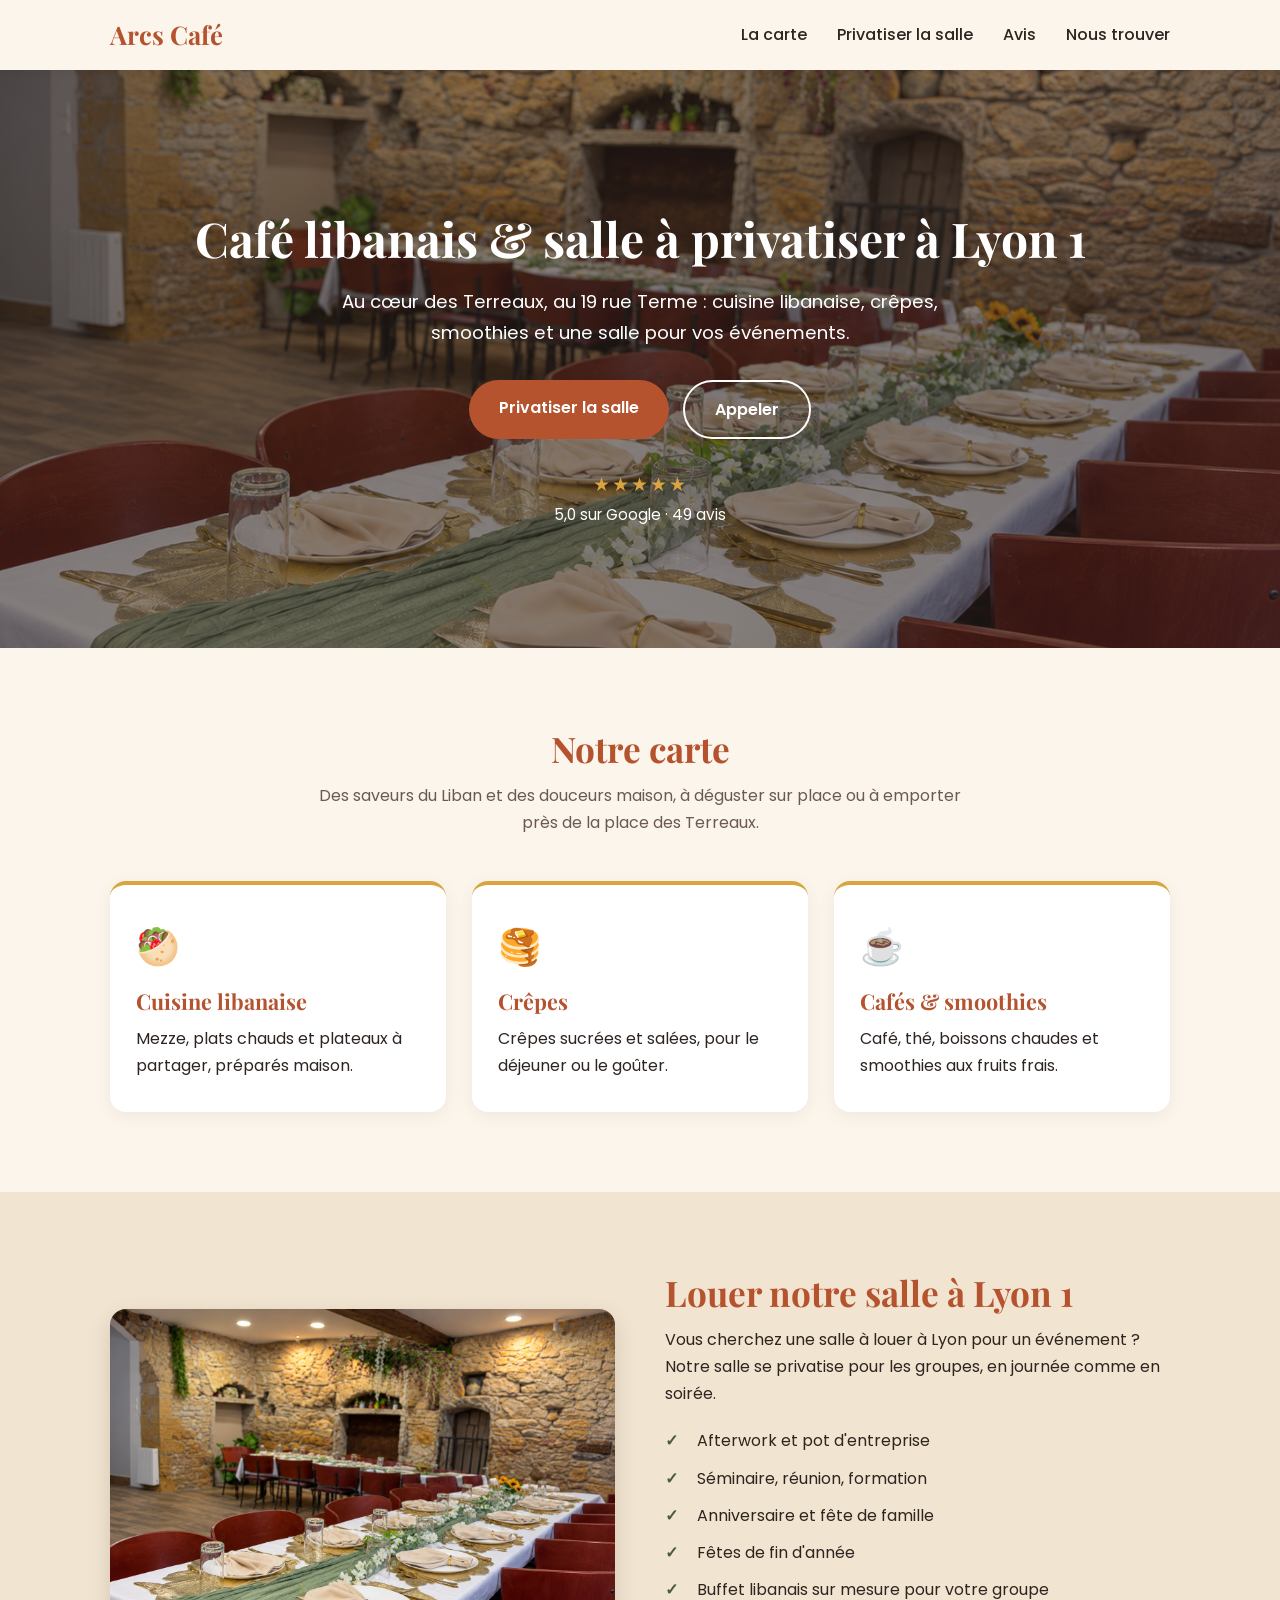
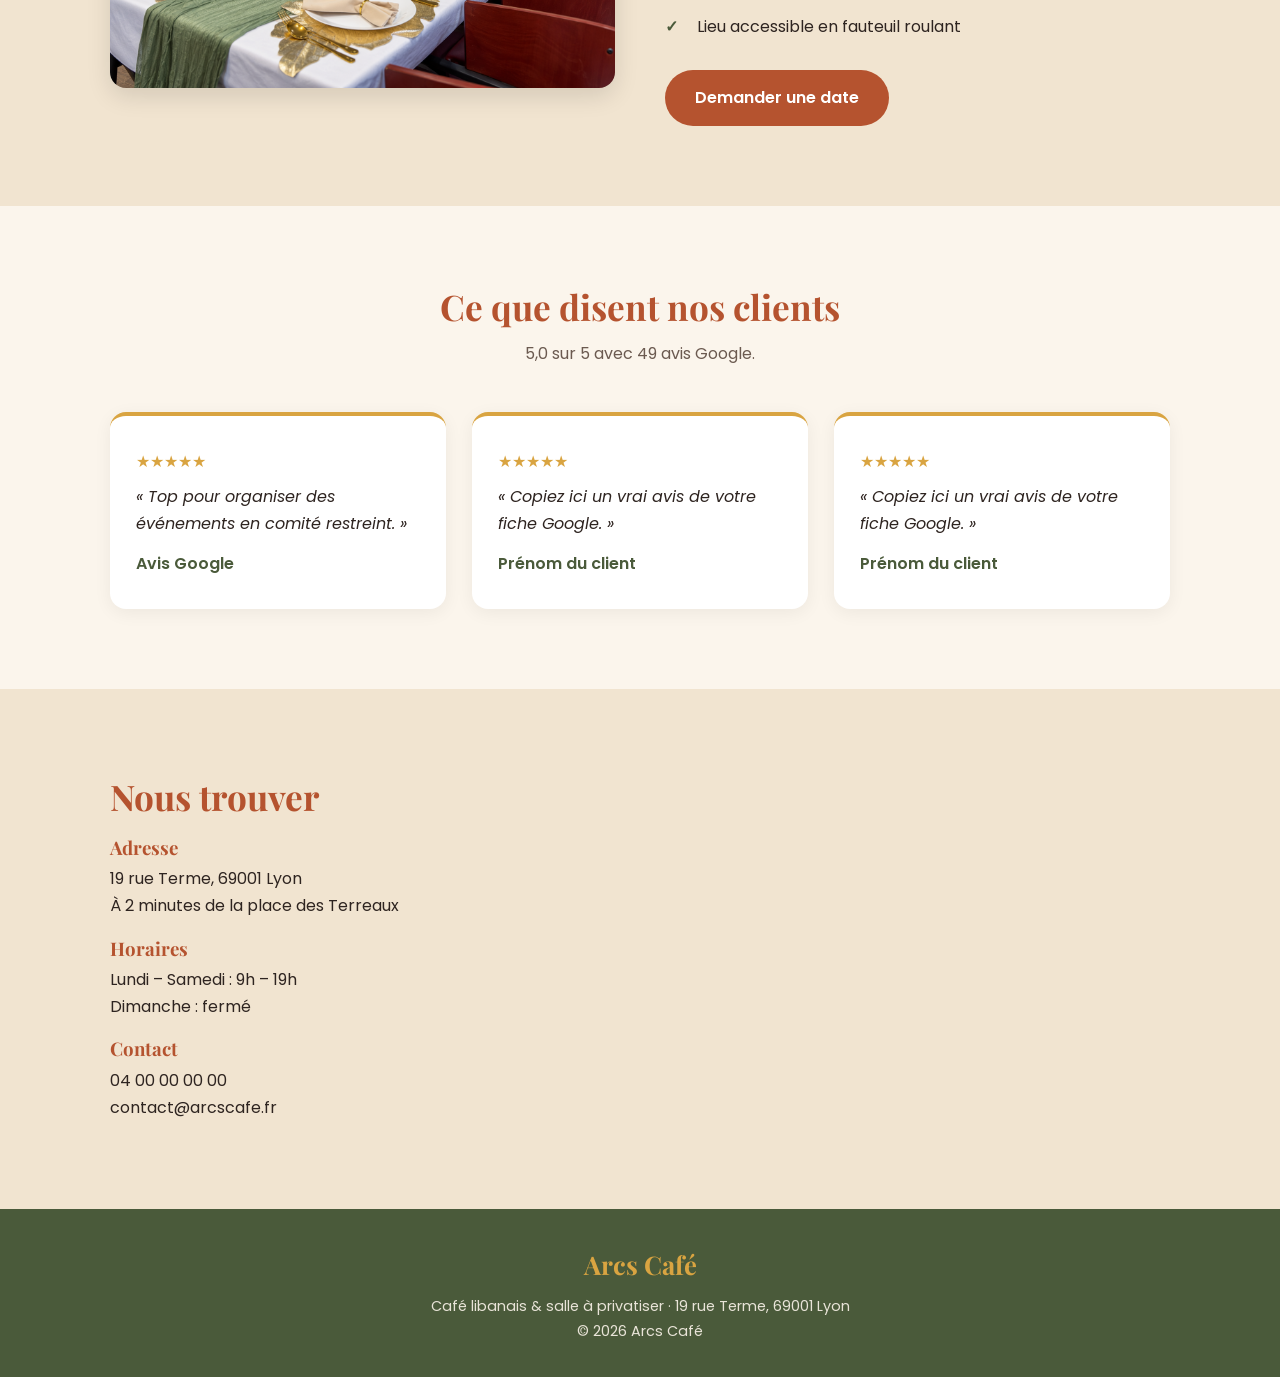
==== commit e25bcc89: "Add files via upload" ====
--- a/index.html
+++ b/index.html
@@ -1,852 +1,338 @@
-<!doctype html>
+<!DOCTYPE html>
 <html lang="fr">
 <head>
-<meta charset="utf-8">
-<meta name="viewport" content="width=device-width, initial-scale=1">
-<!--
-  ==================================================================
-  À FAIRE AVANT LA MISE EN LIGNE
-  1. Remplacez partout « https://www.votre-site.fr » par l’adresse
-     réelle de votre site (fonction Rechercher / Remplacer).
-     Faites la même chose dans robots.txt et sitemap.xml.
-  2. Gardez le dossier images/ avec les mêmes noms de fichiers :
-     hero.png, salle.jpg, buffet.jpg, soiree.jpg, cuisine.jpg.
-  3. Le fichier css/style.css n’est plus nécessaire : tout le style
-     est dans cette page, ce qui la rend plus rapide à charger.
-  ==================================================================
--->
-<title>Location de salle à Lyon 1er – Fêtes, séminaires | Arcs Café</title>
-<meta name="description" content="Salle à louer à Lyon 1er (19 rue Terme) jusqu’à 70 personnes : anniversaire, mariage, séminaire, formation, yoga. Buffet, bar et espace danse sur place.">
-<link rel="canonical" href="https://www.votre-site.fr/">
-<meta name="robots" content="index, follow, max-image-preview:large">
-<meta name="color-scheme" content="light dark">
-<meta name="theme-color" content="#F3F5F0" media="(prefers-color-scheme: light)">
-<meta name="theme-color" content="#0B1D18" media="(prefers-color-scheme: dark)">
-
-<meta property="og:type" content="website">
-<meta property="og:locale" content="fr_FR">
-<meta property="og:site_name" content="Arcs Café">
-<meta property="og:url" content="https://www.votre-site.fr/">
-<meta property="og:title" content="Arcs Café – Salle à louer à Lyon 1er">
-<meta property="og:description" content="Salle privatisable au 19 rue Terme pour vos fêtes, séminaires et cours de bien-être : 50 personnes assises, 70 debout.">
-<meta property="og:image" content="https://www.votre-site.fr/images/hero.png">
-<meta property="og:image:alt" content="Buffet et ambiance chaleureuse dans la salle d’Arcs Café à Lyon">
-<meta name="twitter:card" content="summary_large_image">
-
-<link rel="icon" href="data:image/svg+xml,%3Csvg xmlns='http://www.w3.org/2000/svg' viewBox='0 0 32 32'%3E%3Crect width='32' height='32' rx='7' fill='%23062820'/%3E%3Cpath d='M7 27V15a9 9 0 0 1 18 0v12M12.5 27V16.5a3.5 3.5 0 0 1 7 0V27' fill='none' stroke='%23C9A55C' stroke-width='2.4'/%3E%3C/svg%3E">
-<link rel="preconnect" href="https://fonts.googleapis.com">
-<link rel="preconnect" href="https://fonts.gstatic.com" crossorigin>
-<link rel="stylesheet" href="https://fonts.googleapis.com/css2?family=Figtree:wght@400;600&family=Marcellus&display=swap">
-
-<script type="application/ld+json">
-{
-  "@context": "https://schema.org",
-  "@graph": [
-    {
-      "@type": ["EventVenue", "LocalBusiness"],
-      "@id": "https://www.votre-site.fr/#arcs-cafe",
-      "name": "Arcs Café",
-      "description": "Salle à louer à Lyon 1er pour anniversaires, mariages, repas de famille, séminaires, réunions, formations, team building et cours de yoga, Qi Gong ou méditation. 50 personnes assises, 70 debout. Buffet, bar, musique et espace danse sur place.",
-      "url": "https://www.votre-site.fr/",
-      "image": [
-        "https://www.votre-site.fr/images/hero.png",
-        "https://www.votre-site.fr/images/salle.jpg",
-        "https://www.votre-site.fr/images/buffet.jpg",
-        "https://www.votre-site.fr/images/soiree.jpg",
-        "https://www.votre-site.fr/images/cuisine.jpg"
-      ],
-      "telephone": "+33783704499",
-      "email": "arcscafe69001@gmail.com",
-      "address": {
-        "@type": "PostalAddress",
-        "streetAddress": "19 rue Terme",
-        "postalCode": "69001",
-        "addressLocality": "Lyon",
-        "addressRegion": "Auvergne-Rhône-Alpes",
-        "addressCountry": "FR"
-      },
-      "hasMap": "https://www.google.com/maps/search/?api=1&query=19%20rue%20Terme%2069001%20Lyon",
-      "maximumAttendeeCapacity": 70,
-      "areaServed": { "@type": "City", "name": "Lyon" },
-      "amenityFeature": [
-        { "@type": "LocationFeatureSpecification", "name": "Cuisine et buffet", "value": true },
-        { "@type": "LocationFeatureSpecification", "name": "Bar", "value": true },
-        { "@type": "LocationFeatureSpecification", "name": "Musique et karaoké", "value": true },
-        { "@type": "LocationFeatureSpecification", "name": "Espace danse", "value": true }
-      ],
-      "hasOfferCatalog": {
-        "@type": "OfferCatalog",
-        "name": "Location de salle à Lyon",
-        "itemListElement": [
-          { "@type": "Offer", "itemOffered": { "@type": "Service", "name": "Location de salle pour anniversaire, mariage et fête de famille" } },
-          { "@type": "Offer", "itemOffered": { "@type": "Service", "name": "Location de salle pour séminaire, réunion et formation" } },
-          { "@type": "Offer", "itemOffered": { "@type": "Service", "name": "Location de salle pour cours de yoga, Qi Gong et méditation" } },
-          { "@type": "Offer", "itemOffered": { "@type": "Service", "name": "Buffet, cocktail et bar pour événements" } }
-        ]
-      }
+  <meta charset="UTF-8">
+  <meta name="viewport" content="width=device-width, initial-scale=1.0">
+
+  <!-- =========================================================
+       1. RÉFÉRENCEMENT GOOGLE (SEO)
+       C'est ce que Google lit pour comprendre et afficher le site.
+       ========================================================= -->
+
+  <!-- Titre affiché en bleu dans Google (60 caractères max) -->
+  <title>Arcs Café Lyon 1 – Café libanais & salle à privatiser | Terreaux</title>
+
+  <!-- Petit texte affiché sous le titre dans Google (155 caractères max) -->
+  <meta name="description" content="Arcs Café, café-restaurant libanais au 19 rue Terme, Lyon 1er (Terreaux). Salle à privatiser pour afterwork, séminaire, anniversaire. Note 5/5 sur Google.">
+
+  <!-- Mots-clés -->
+  <meta name="keywords" content="café Lyon 1, café Terreaux, restaurant libanais Lyon, salle à louer Lyon, privatiser salle Lyon 1, location salle Lyon, salle événement Lyon, afterwork Lyon, séminaire Lyon, anniversaire Lyon, crêperie Lyon 1, brunch Lyon, smoothie Lyon, rue Terme Lyon, Arcs Café">
+
+  <meta name="robots" content="index, follow">
+  <meta name="author" content="Arcs Café">
+
+  <!-- Adresse officielle du site. À MODIFIER si votre adresse est différente -->
+  <link rel="canonical" href="https://www.arcscafe.fr/">
+
+  <!-- Position géographique (aide pour les recherches « près de moi ») -->
+  <meta name="geo.region" content="FR-69">
+  <meta name="geo.placename" content="Lyon">
+  <meta name="geo.position" content="45.7679;4.8303">
+  <meta name="ICBM" content="45.7679, 4.8303">
+
+  <!-- Aperçu quand le lien est partagé sur Facebook, WhatsApp, Instagram -->
+  <meta property="og:type" content="restaurant">
+  <meta property="og:title" content="Arcs Café – Café libanais & salle à privatiser à Lyon 1">
+  <meta property="og:description" content="Cuisine libanaise, crêpes, smoothies et une salle à privatiser au cœur des Terreaux.">
+  <meta property="og:url" content="https://www.arcscafe.fr/">
+  <meta property="og:image" content="https://www.arcscafe.fr/images/salle.jpg">
+  <meta property="og:locale" content="fr_FR">
+
+  <!-- Fiche d'identité pour Google (adresse, note, horaires...).
+       Elle permet d'afficher les étoiles et les infos directement dans Google. -->
+  <script type="application/ld+json">
+  {
+    "@context": "https://schema.org",
+    "@type": ["CafeOrCoffeeShop", "Restaurant", "EventVenue"],
+    "name": "Arcs Café",
+    "description": "Café-restaurant libanais à Lyon 1er avec salle à privatiser pour événements professionnels et privés.",
+    "url": "https://www.arcscafe.fr/",
+    "telephone": "+33400000000",
+    "image": "https://www.arcscafe.fr/images/salle.jpg",
+    "servesCuisine": ["Libanaise", "Crêpes", "Café"],
+    "priceRange": "€€",
+    "address": {
+      "@type": "PostalAddress",
+      "streetAddress": "19 rue Terme",
+      "addressLocality": "Lyon",
+      "postalCode": "69001",
+      "addressCountry": "FR"
     },
-    {
-      "@type": "WebSite",
-      "@id": "https://www.votre-site.fr/#site",
-      "url": "https://www.votre-site.fr/",
-      "name": "Arcs Café",
-      "inLanguage": "fr-FR",
-      "publisher": { "@id": "https://www.votre-site.fr/#arcs-cafe" }
-    },
-    {
-      "@type": "FAQPage",
-      "@id": "https://www.votre-site.fr/#faq",
-      "mainEntity": [
-        { "@type": "Question", "name": "Combien de personnes peut accueillir la salle ?",
-          "acceptedAnswer": { "@type": "Answer", "text": "La salle accueille jusqu’à 50 personnes assises et 70 personnes debout, par exemple pour un cocktail ou une soirée dansante." } },
-        { "@type": "Question", "name": "Où se trouve la salle Arcs Café ?",
-          "acceptedAnswer": { "@type": "Answer", "text": "Au 19 rue Terme, 69001 Lyon, à deux pas de la place Sathonay et à quelques minutes à pied de la place des Terreaux et du métro Hôtel de Ville – Louis Pradel (lignes A et C)." } },
-        { "@type": "Question", "name": "Quels événements peut-on organiser ?",
-          "acceptedAnswer": { "@type": "Answer", "text": "Anniversaires, mariages, repas de famille, baby showers et soirées privées, mais aussi séminaires, réunions, formations, conférences, team building et afterworks, ainsi que des cours de yoga, de Qi Gong, de méditation ou de sophrologie." } },
-        { "@type": "Question", "name": "Peut-on manger et boire sur place ?",
-          "acceptedAnswer": { "@type": "Answer", "text": "Oui. Arcs Café propose buffet, cocktail dînatoire, brunch ou repas, ainsi qu’un bar avec une sélection de boissons adaptée à votre événement." } },
-        { "@type": "Question", "name": "Peut-on danser et mettre de la musique ?",
-          "acceptedAnswer": { "@type": "Answer", "text": "Oui. La salle dispose d’un espace danse, et vous pouvez prévoir une playlist, un DJ ou un karaoké." } },
-        { "@type": "Question", "name": "Peut-on louer la salle pour quelques heures seulement ?",
-          "acceptedAnswer": { "@type": "Answer", "text": "La location s’adapte à votre événement : à l’heure pour un atelier, à la demi-journée ou à la journée pour un séminaire, ou en soirée pour une fête. Contactez-nous pour connaître les disponibilités." } },
-        { "@type": "Question", "name": "Quel est le prix de la location ?",
-          "acceptedAnswer": { "@type": "Answer", "text": "Le tarif dépend de la date, de la durée, du nombre de personnes et des prestations choisies (buffet, bar, musique). Appelez-nous ou écrivez-nous pour recevoir un devis adapté." } },
-        { "@type": "Question", "name": "Peut-on visiter la salle avant de réserver ?",
-          "acceptedAnswer": { "@type": "Answer", "text": "Oui, les visites se font sur rendez-vous. Appelez le 07 83 70 44 99 ou écrivez à arcscafe69001@gmail.com." } },
-        { "@type": "Question", "name": "Comment réserver la salle ?",
-          "acceptedAnswer": { "@type": "Answer", "text": "Par téléphone au 07 83 70 44 99 ou par e-mail à arcscafe69001@gmail.com, en indiquant la date souhaitée, le nombre de personnes et le type d’événement." } }
-      ]
-    }
-  ]
-}
-</script>
-
-<style>
-:root{
-  --bg:#F3F5F0;
-  --surface:#FFFFFF;
-  --tint:#E3EAE3;
-  --ink:#062820;
-  --muted:#4B5F57;
-  --line:#C6D1C9;
-  --accent:#7A5C24;
-  --gold:#C9A55C;
-  --on-gold:#062820;
-  --btn:#062820;
-  --on-btn:#F3F5F0;
-  --band:#062820;
-  --band-ink:#EEF2EC;
-  --band-muted:#B5C4BC;
-  --band-accent:#D4B26A;
-  --band-line:rgb(255 255 255 / .14);
-  --overlay-ink:#EEF2EC;
-  --focus:#9A6F1F;
-  --serif:"Marcellus","Palatino Linotype",Palatino,"Book Antiqua",Georgia,serif;
-  --sans:"Figtree",system-ui,-apple-system,"Segoe UI",Roboto,Arial,sans-serif;
-  --wrap:1180px;
-  --pad:clamp(1.25rem,5vw,3rem);
-  --space:clamp(4rem,9vw,7.5rem);
-  color-scheme:light;
-}
-@media (prefers-color-scheme:dark){
-  :root{
-    --bg:#0B1D18;
-    --surface:#11281F;
-    --tint:#14302A;
-    --ink:#E9EFEA;
-    --muted:#A8B9B0;
-    --line:#2A473C;
-    --accent:#D4B26A;
-    --btn:#C9A55C;
-    --on-btn:#062820;
-    --band:#10332A;
-    --focus:#E2C27E;
-    color-scheme:dark;
+    "geo": { "@type": "GeoCoordinates", "latitude": 45.7679, "longitude": 4.8303 },
+    "openingHoursSpecification": [
+      { "@type": "OpeningHoursSpecification", "dayOfWeek": ["Monday","Tuesday","Wednesday","Thursday","Friday","Saturday"], "opens": "09:00", "closes": "19:00" }
+    ],
+    "aggregateRating": { "@type": "AggregateRating", "ratingValue": "5.0", "reviewCount": "49" },
+    "amenityFeature": [
+      { "@type": "LocationFeatureSpecification", "name": "Salle privatisable", "value": true },
+      { "@type": "LocationFeatureSpecification", "name": "Accessible en fauteuil roulant", "value": true }
+    ]
   }
-}
-
-/* Base */
-*,*::before,*::after{box-sizing:border-box}
-html{-webkit-text-size-adjust:100%;text-size-adjust:100%;scroll-padding-top:5.5rem}
-@media (prefers-reduced-motion:no-preference){html{scroll-behavior:smooth}}
-body{margin:0;background:var(--bg);color:var(--ink);font-family:var(--sans);font-size:1.0625rem;line-height:1.6;-webkit-font-smoothing:antialiased}
-img{display:block;max-width:100%;height:auto}
-a{color:inherit;text-underline-offset:.2em}
-h1,h2,h3,p,ul,ol,dl,dd,figure{margin:0}
-h1,h2{font-family:var(--serif);font-weight:400;line-height:1.08;letter-spacing:-.01em;text-wrap:balance}
-h1{font-size:clamp(2.6rem,6.2vw,4.75rem)}
-h2{font-size:clamp(1.9rem,3.6vw,3rem)}
-h3{font-size:1.0625rem;font-weight:600;line-height:1.35}
-:focus-visible{outline:3px solid var(--focus);outline-offset:3px}
-.wrap{width:min(100% - 2 * var(--pad), var(--wrap));margin-inline:auto}
-.section{padding-block:var(--space)}
-.tint{background:var(--tint)}
-.band{background:var(--band);color:var(--band-ink)}
-.skip{position:absolute;left:1rem;top:-4rem;z-index:100;padding:.65rem 1rem;border-radius:10px;background:var(--btn);color:var(--on-btn);font-weight:600;text-decoration:none}
-.skip:focus{top:1rem}
-
-/* Boutons */
-.btn{display:inline-flex;align-items:center;justify-content:center;min-height:3.1rem;padding:.7rem 1.5rem;border:2px solid var(--btn);border-radius:999px;background:var(--btn);color:var(--on-btn);font:600 1rem/1.2 var(--sans);text-align:center;text-decoration:none;white-space:nowrap;cursor:pointer;transition:background-color .15s ease,color .15s ease,border-color .15s ease}
-.btn:hover{background:transparent;color:var(--ink)}
-.btn-line{background:transparent;color:var(--ink);border-color:var(--ink)}
-.btn-line:hover{background:var(--ink);color:var(--bg)}
-.btn-gold{background:var(--gold);border-color:var(--gold);color:var(--on-gold)}
-.btn-gold:hover{background:transparent;color:var(--ink);border-color:var(--gold)}
-.btn-small{min-height:2.5rem;padding:.4rem 1.1rem;font-size:.95rem}
-
-/* L’arche : le motif d’Arcs Café */
-.arch{overflow:hidden;border-radius:999px 999px 0 0;background:var(--line)}
-.arch img{width:100%;height:100%;object-fit:cover}
-.facts-inline li::before,
-.activity-list h3::before,
-.presta-list h3::before{content:"";display:inline-block;width:.6rem;height:.75rem;margin-right:.6rem;border:1.5px solid var(--accent);border-bottom:0;border-radius:999px 999px 0 0;vertical-align:-.04em}
-.band .activity-list h3::before{border-color:var(--band-accent)}
-
-/* En-tête */
-.site-header{position:sticky;top:0;z-index:50;background:var(--bg);border-bottom:1px solid var(--line)}
-.bar{display:flex;align-items:center;gap:1.25rem;min-height:4.25rem}
-.brand{display:inline-flex;align-items:center;gap:.6rem;color:inherit;font-family:var(--serif);font-size:1.5rem;line-height:1;text-decoration:none;white-space:nowrap}
-.brand-mark{width:1.75rem;height:1.75rem;flex:none;fill:none;stroke:var(--accent);stroke-width:2.2;stroke-linecap:round}
-.menu{display:flex;gap:1.75rem;margin-left:auto}
-.menu a{padding:.35rem 0;border-bottom:2px solid transparent;color:var(--muted);font-size:.95rem;font-weight:600;text-decoration:none}
-.menu a:hover{color:var(--ink);border-bottom-color:var(--gold)}
-.menu-toggle{display:none;align-items:center;min-height:2.5rem;padding:.4rem 1rem;border:1.5px solid var(--line);border-radius:999px;background:transparent;color:var(--ink);font:600 .95rem var(--sans);cursor:pointer}
-.call-short{display:none}
-
-/* Accueil */
-.hero{display:grid;grid-template-columns:minmax(0,1.12fr) minmax(0,.88fr);align-items:center;gap:clamp(2.5rem,6vw,5.5rem);padding-block:clamp(2.5rem,6vw,5rem) clamp(2.5rem,5vw,4rem)}
-.lead{max-width:34rem;margin-top:1.5rem;color:var(--muted);font-size:clamp(1.1rem,1.5vw,1.25rem)}
-.cta{display:flex;flex-wrap:wrap;gap:.75rem;margin-top:2rem}
-.facts-inline{display:flex;flex-wrap:wrap;gap:.6rem 1.75rem;margin-top:2rem;padding:0;list-style:none;color:var(--muted);font-size:.95rem}
-.hero-photo{position:relative;isolation:isolate;justify-self:end;width:100%;max-width:30rem}
-.hero-photo::before{content:"";position:absolute;z-index:-1;inset:-14px -14px 14px 14px;border:1.5px solid var(--gold);border-bottom:0;border-radius:999px 999px 0 0}
-.hero-photo .arch{aspect-ratio:4/5}
-
-.paths{display:grid;grid-template-columns:repeat(3,minmax(0,1fr));gap:.75rem;margin-bottom:clamp(.5rem,2vw,1.5rem)}
-.paths a{display:grid;gap:.2rem;padding:1.15rem 1.35rem;border-radius:20px;background:var(--tint);text-decoration:none}
-.paths strong{font-family:var(--serif);font-size:1.4rem;font-weight:400;line-height:1.2}
-.paths span{color:var(--muted);font-size:.95rem}
-.paths a:hover strong{text-decoration:underline;text-decoration-color:var(--gold);text-decoration-thickness:2px}
-
-/* Titres de section */
-.head{max-width:44rem}
-.head p{margin-top:1rem;color:var(--muted)}
-
-/* Le lieu */
-.lieu{display:grid;grid-template-columns:minmax(0,.8fr) minmax(0,1.2fr);align-items:start;gap:clamp(2.5rem,6vw,5.5rem)}
-.lieu-photo{aspect-ratio:3/4}
-.lieu-text h2{max-width:22ch}
-.lieu-text p{max-width:62ch;margin-top:1.15rem;color:var(--muted)}
-.lieu-text .first{color:var(--ink);font-size:1.15rem}
-.facts{display:grid;grid-template-columns:repeat(2,minmax(0,1fr));gap:1.4rem 2rem;margin-top:2.5rem}
-.facts div{padding-top:.8rem;border-top:2px solid var(--gold)}
-.facts dt{color:var(--accent);font-size:.9rem;font-weight:600}
-.facts dd{margin-top:.2rem}
-
-/* Galerie en arcade */
-.arcade{display:grid;grid-template-columns:repeat(5,minmax(0,1fr));align-items:end;gap:clamp(.6rem,1.5vw,1.1rem);margin-top:2.75rem;padding:0;list-style:none}
-.arcade figure{display:grid;gap:.65rem}
-.arch-btn{display:block;width:100%;padding:0;border:0;aspect-ratio:3/4.7;color:inherit;font:inherit;cursor:zoom-in}
-.arcade li:nth-child(3) .arch-btn{aspect-ratio:3/5.6}
-.arch-btn img{transition:transform .5s ease}
-.arch-btn:hover img{transform:scale(1.04)}
-.arcade figcaption{color:var(--muted);font-size:.92rem;text-align:center}
-
-/* Activités */
-.univers{display:grid;grid-template-columns:minmax(0,.85fr) minmax(0,1.15fr);align-items:start;gap:clamp(2rem,5vw,5rem)}
-.univers-head p{max-width:42ch;margin-top:1rem;color:var(--muted)}
-.band .univers-head p{color:var(--band-muted)}
-.more{display:inline-block;margin-top:1.5rem;color:var(--accent);font-weight:600;text-decoration-thickness:1.5px}
-.band .more{color:var(--band-accent)}
-.activity-list{display:grid;grid-template-columns:repeat(2,minmax(0,1fr));gap:1.75rem 2.25rem;padding:0;list-style:none}
-.activity-list p{margin-top:.3rem;color:var(--muted);font-size:.98rem}
-.band .activity-list p{color:var(--band-muted)}
-
-/* Prestations */
-.presta{display:grid;grid-template-columns:minmax(0,1.1fr) minmax(0,.9fr);align-items:center;gap:clamp(2.5rem,6vw,5.5rem)}
-.presta-intro{max-width:46ch;margin-top:1rem;color:var(--muted)}
-.presta-list{display:grid;grid-template-columns:repeat(2,minmax(0,1fr));gap:1.6rem 2rem;margin-top:2.25rem;padding:0;list-style:none}
-.presta-list p{margin-top:.3rem;color:var(--muted);font-size:.98rem}
-.presta-photo{justify-self:end;width:100%;max-width:28rem;aspect-ratio:4/5}
-
-/* Étapes */
-.steps{display:grid;grid-template-columns:repeat(3,minmax(0,1fr));gap:clamp(1.75rem,4vw,3rem);margin-top:2.75rem;padding:0;list-style:none;counter-reset:etape}
-.steps li{counter-increment:etape}
-.steps li::before{content:counter(etape);display:flex;align-items:center;justify-content:center;width:3.1rem;height:3.6rem;margin-bottom:1.1rem;padding-top:.35rem;border:1.5px solid var(--accent);border-bottom:0;border-radius:999px 999px 0 0;color:var(--accent);font-family:var(--serif);font-size:1.55rem;line-height:1}
-.steps p{max-width:34ch;margin-top:.4rem;color:var(--muted)}
-
-/* Questions fréquentes */
-.faq{display:grid;grid-template-columns:minmax(0,.8fr) minmax(0,1.2fr);align-items:start;gap:clamp(2rem,5vw,5rem)}
-.faq-side p{max-width:36ch;margin-top:1rem;color:var(--muted)}
-.faq-side a{color:var(--ink);font-weight:600}
-.faq-list{border-top:1px solid var(--line)}
-.faq-list details{border-bottom:1px solid var(--line)}
-.faq-list summary{display:flex;align-items:center;justify-content:space-between;gap:1.25rem;padding:1.15rem 0;list-style:none;cursor:pointer}
-.faq-list summary::-webkit-details-marker{display:none}
-.faq-list summary h3{font-size:1.08rem}
-.faq-list summary::after{content:"+";flex:none;color:var(--accent);font-family:var(--serif);font-size:1.75rem;line-height:1;transition:transform .2s ease}
-.faq-list details[open] > summary::after{transform:rotate(45deg)}
-.faq-list details p{max-width:62ch;padding-bottom:1.3rem;color:var(--muted)}
-.faq-list details a{color:var(--ink);font-weight:600}
-
-/* Contact */
-.contact{display:grid;grid-template-columns:minmax(0,.95fr) minmax(0,1.05fr);align-items:start;gap:clamp(2.5rem,6vw,5rem)}
-.contact-intro{max-width:40ch;margin-top:1rem;color:var(--muted)}
-.channels{display:grid;gap:1.6rem;margin-top:2.25rem;padding:0;list-style:none}
-.channels li{display:grid;justify-items:start;gap:.35rem}
-.label{color:var(--accent);font-size:.9rem;font-weight:600}
-.big-link{font-family:var(--serif);font-size:clamp(1.45rem,2.6vw,2rem);line-height:1.2;text-decoration:none;overflow-wrap:anywhere}
-.big-link:hover{text-decoration:underline;text-decoration-color:var(--gold)}
-.big-text{font-family:var(--serif);font-size:clamp(1.25rem,2vw,1.5rem);line-height:1.3}
-.inline-row{display:flex;flex-wrap:wrap;align-items:center;gap:.4rem .9rem}
-.chip{display:inline-flex;align-items:center;min-height:2.4rem;padding:.3rem .95rem;border:1.5px solid var(--line);border-radius:999px;background:transparent;color:var(--ink);font:600 .9rem var(--sans);text-decoration:none;cursor:pointer}
-.chip:hover{border-color:var(--ink)}
-.copied{color:var(--muted);font-size:.9rem}
-
-.booking{padding:clamp(1.4rem,3.5vw,2.5rem);border:1px solid var(--line);border-radius:28px;background:var(--surface)}
-.booking h3{font-family:var(--serif);font-size:clamp(1.5rem,2.4vw,1.9rem);font-weight:400;line-height:1.15}
-.note{margin-top:.6rem;color:var(--muted);font-size:.95rem}
-.field{display:grid;gap:.35rem;margin-top:1.1rem}
-.field label{font-size:.95rem;font-weight:600}
-.opt{color:var(--muted);font-weight:400}
-.field input,.field select,.field textarea{width:100%;min-height:3rem;padding:.65rem .85rem;border:1.5px solid var(--line);border-radius:12px;background:var(--bg);color:var(--ink);font:inherit;font-size:1rem}
-.field textarea{min-height:7.5rem;resize:vertical}
-.field input:focus-visible,.field select:focus-visible,.field textarea:focus-visible{outline-offset:1px}
-.two{display:grid;grid-template-columns:repeat(2,minmax(0,1fr));gap:0 1rem}
-.hint{margin-top:.45rem;color:var(--muted);font-size:.85rem}
-.booking .btn{width:100%;margin-top:1.5rem;white-space:normal}
-.sent{margin-top:.9rem;font-size:.95rem;font-weight:600}
-.sent:empty{display:none}
-.after{margin-top:.9rem;color:var(--muted);font-size:.9rem}
-.after a{color:var(--ink);font-weight:600}
-
-/* Pied de page */
-.site-footer{padding-block:clamp(3rem,6vw,4.5rem) 2rem;background:var(--band);color:var(--band-ink)}
-.foot{display:grid;grid-template-columns:1.3fr 1fr 1fr;gap:2rem 3rem}
-.site-footer p,.site-footer address{color:var(--band-muted);font-style:normal}
-.foot > div p{max-width:32ch;margin-top:.9rem}
-.site-footer address a{color:var(--band-ink)}
-.site-footer .brand-mark{stroke:var(--band-accent)}
-.foot-nav{display:grid;align-content:start;gap:.45rem}
-.foot-nav a{color:var(--band-ink);text-decoration:none}
-.foot-nav a:hover{text-decoration:underline}
-.legal{margin-top:2.5rem;padding-top:1.25rem;border-top:1px solid var(--band-line);font-size:.85rem}
-
-/* Barre d’appel sur mobile */
-.quickbar{position:fixed;z-index:60;left:.75rem;right:.75rem;bottom:calc(.75rem + env(safe-area-inset-bottom, 0px));display:none;grid-template-columns:1fr 1fr;gap:.4rem;padding:.4rem;border-radius:999px;background:var(--band);box-shadow:0 12px 32px rgb(0 0 0 / .28);transform:translateY(160%);visibility:hidden;transition:transform .25s ease,visibility 0s linear .25s}
-.quickbar.show{transform:none;visibility:visible;transition:transform .25s ease,visibility 0s}
-.quickbar a{display:flex;align-items:center;justify-content:center;min-height:3rem;border-radius:999px;color:var(--band-ink);font-weight:600;text-decoration:none}
-.quickbar a:first-child{background:var(--gold);color:var(--on-gold)}
-
-/* Photo agrandie */
-.lightbox{max-width:min(94vw,1100px);max-height:92vh;padding:0;border:0;background:transparent;color:var(--overlay-ink);overflow:visible}
-.lightbox::backdrop{background:rgb(3 18 14 / .92)}
-.lightbox img{width:auto;max-width:100%;max-height:82vh;margin-inline:auto;border-radius:18px}
-.lightbox p{margin-top:.8rem;color:var(--overlay-ink);text-align:center}
-.lb-close{position:absolute;top:.75rem;right:.75rem;width:2.75rem;height:2.75rem;border:0;border-radius:50%;background:rgb(3 18 14 / .75);color:var(--overlay-ink);font-size:1.2rem;cursor:pointer}
-
-/* Écrans moyens et mobiles */
-@media (min-width:901px){
-  .univers-head,.faq-side{position:sticky;top:6.5rem}
-}
-@media (max-width:900px){
-  .bar{gap:.75rem}
-  .menu{position:absolute;top:100%;left:0;right:0;display:none;flex-direction:column;gap:0;margin:0;padding:.25rem var(--pad) 1rem;background:var(--bg);border-bottom:1px solid var(--line);box-shadow:0 18px 30px -18px rgb(0 0 0 / .3)}
-  .menu.open{display:flex}
-  .menu a{padding:.95rem 0;border-bottom:1px solid var(--line);color:var(--ink);font-size:1.05rem}
-  .menu a:last-child{border-bottom:0}
-  .menu-toggle{display:inline-flex}
-  .header-call{margin-left:auto}
-  .hero,.lieu,.univers,.presta,.faq,.contact{grid-template-columns:1fr}
-  .hero-photo{justify-self:center;width:86%;max-width:24rem}
-  .lieu-photo,.presta-photo{justify-self:center;width:80%;max-width:22rem}
-  .arcade{grid-template-columns:none;grid-auto-flow:column;grid-auto-columns:minmax(11rem,46%);overflow-x:auto;scroll-snap-type:x mandatory;margin-inline:calc(-1 * var(--pad));padding:0 var(--pad) .75rem;scroll-padding-inline:var(--pad);scrollbar-width:thin}
-  .arcade li{scroll-snap-align:start}
-  .quickbar{display:grid}
-  .site-footer{padding-bottom:7rem}
-}
-@media (max-width:760px){
-  .paths,.steps{grid-template-columns:1fr}
-  .foot{grid-template-columns:1fr}
-}
-@media (max-width:560px){
-  .facts,.activity-list,.presta-list{grid-template-columns:1fr}
-  .call-long{display:none}
-  .call-short{display:inline}
-}
-@media (max-width:420px){
-  .header-call{display:none}
-  .menu-toggle{margin-left:auto}
-  .two{grid-template-columns:1fr}
-}
-@media (prefers-reduced-motion:reduce){
-  *,*::before,*::after{transition:none !important;animation:none !important}
-}
-</style>
+  </script>
+
+  <!-- Polices d'écriture -->
+  <link rel="preconnect" href="https://fonts.googleapis.com">
+  <link rel="preconnect" href="https://fonts.gstatic.com" crossorigin>
+  <link href="https://fonts.googleapis.com/css2?family=Playfair+Display:wght@600;700&family=Poppins:wght@400;500;600&display=swap" rel="stylesheet">
+
+  <!-- =========================================================
+       2. STYLE (couleurs, tailles, mise en page)
+       ========================================================= -->
+  <style>
+    /* ---- LES COULEURS DU SITE : changez-les ici, tout le site suit ---- */
+    :root {
+      --terracotta: #b5532f;   /* couleur principale (boutons, titres) */
+      --terracotta-fonce: #8f3d20;
+      --creme: #fbf5ec;        /* fond clair */
+      --sable: #f1e4d0;        /* fond des sections alternées */
+      --olive: #4a5a3a;        /* vert olive (pied de page, accents) */
+      --dore: #d9a441;         /* doré (étoiles, détails) */
+      --texte: #2e2420;        /* couleur du texte */
+    }
+
+    /* ---- Réglages de base ---- */
+    * { margin: 0; padding: 0; box-sizing: border-box; }
+    html { scroll-behavior: smooth; }
+    body {
+      font-family: "Poppins", Arial, sans-serif;
+      background: var(--creme);
+      color: var(--texte);
+      line-height: 1.7;
+    }
+    h1, h2, h3 { font-family: "Playfair Display", Georgia, serif; line-height: 1.2; }
+    a { color: inherit; text-decoration: none; }
+    img { max-width: 100%; display: block; }
+
+    .conteneur { max-width: 1100px; margin: 0 auto; padding: 0 20px; }
+    section { padding: 80px 0; }
+    .titre-section { font-size: 2.2rem; color: var(--terracotta); text-align: center; margin-bottom: 12px; }
+    .sous-titre { text-align: center; max-width: 650px; margin: 0 auto 45px; color: #6b5a50; }
+
+    /* ---- Boutons ---- */
+    .bouton {
+      display: inline-block;
+      background: var(--terracotta);
+      color: #fff;
+      padding: 14px 30px;
+      border-radius: 50px;
+      font-weight: 600;
+      transition: background 0.3s;
+    }
+    .bouton:hover { background: var(--terracotta-fonce); }
+    .bouton-blanc { background: transparent; border: 2px solid #fff; }
+    .bouton-blanc:hover { background: #fff; color: var(--terracotta); }
+
+    /* ---- MENU DU HAUT ---- */
+    header {
+      position: sticky; top: 0; z-index: 10;
+      background: var(--creme);
+      box-shadow: 0 2px 10px rgba(0,0,0,0.06);
+    }
+    header .conteneur { display: flex; justify-content: space-between; align-items: center; height: 70px; }
+    .logo { font-family: "Playfair Display", serif; font-size: 1.6rem; font-weight: 700; color: var(--terracotta); }
+    nav a { margin-left: 26px; font-weight: 500; }
+    nav a:hover { color: var(--terracotta); }
+
+    /* ---- GRANDE IMAGE D'ACCUEIL ---- */
+    .accueil {
+      /* Remplacez l'image par une photo de votre salle : images/salle.jpg */
+      background: linear-gradient(rgba(46,36,32,0.55), rgba(46,36,32,0.55)),
+                  url("images/salle.jpg") center/cover, var(--olive);
+      color: #fff;
+      text-align: center;
+      padding: 140px 0 120px;
+    }
+    .accueil h1 { font-size: 3rem; margin-bottom: 18px; }
+    .accueil p { font-size: 1.15rem; max-width: 620px; margin: 0 auto 32px; }
+    .accueil .boutons { display: flex; gap: 14px; justify-content: center; flex-wrap: wrap; }
+    .accueil .note { margin: 30px auto 0; font-size: 0.95rem; }
+    .note span { color: var(--dore); font-size: 1.2rem; letter-spacing: 2px; }
+
+    /* ---- CARTES (3 blocs côte à côte) ---- */
+    .grille { display: grid; grid-template-columns: repeat(auto-fit, minmax(260px, 1fr)); gap: 26px; }
+    .carte {
+      background: #fff;
+      border-radius: 16px;
+      padding: 32px 26px;
+      box-shadow: 0 4px 18px rgba(0,0,0,0.06);
+      border-top: 4px solid var(--dore);
+    }
+    .carte .icone { font-size: 2.2rem; margin-bottom: 12px; }
+    .carte h3 { color: var(--terracotta); margin-bottom: 10px; font-size: 1.35rem; }
+
+    .fond-sable { background: var(--sable); }
+
+    /* ---- SECTION PRIVATISATION ---- */
+    .deux-colonnes { display: grid; grid-template-columns: 1fr 1fr; gap: 50px; align-items: center; }
+    .deux-colonnes img { border-radius: 16px; box-shadow: 0 8px 25px rgba(0,0,0,0.12); min-height: 300px; object-fit: cover; background: var(--sable); }
+    .liste-check { list-style: none; margin: 20px 0 30px; }
+    .liste-check li { padding-left: 32px; position: relative; margin-bottom: 10px; }
+    .liste-check li::before { content: "✓"; position: absolute; left: 0; color: var(--olive); font-weight: 700; }
+
+    /* ---- AVIS CLIENTS ---- */
+    .avis { font-style: italic; }
+    .avis .etoiles { color: var(--dore); font-style: normal; margin-bottom: 8px; }
+    .avis .auteur { font-style: normal; font-weight: 600; margin-top: 12px; color: var(--olive); }
+
+    /* ---- INFOS PRATIQUES ---- */
+    .infos h3 { color: var(--terracotta); margin: 18px 0 6px; }
+    .carte-google { width: 100%; height: 360px; border: 0; border-radius: 16px; }
+
+    /* ---- PIED DE PAGE ---- */
+    footer { background: var(--olive); color: #e9e4d8; text-align: center; padding: 34px 0; font-size: 0.9rem; }
+    footer .logo { color: var(--dore); display: block; margin-bottom: 8px; }
+
+    /* ---- VERSION TÉLÉPHONE ---- */
+    @media (max-width: 760px) {
+      nav { display: none; }
+      .accueil { padding: 100px 0 80px; }
+      .accueil h1 { font-size: 2.1rem; }
+      .deux-colonnes { grid-template-columns: 1fr; }
+      section { padding: 60px 0; }
+    }
+  </style>
 </head>
+
 <body>
-<a class="skip" href="#contenu">Aller au contenu</a>
-
-<header class="site-header">
-  <div class="wrap bar">
-    <a class="brand" href="#accueil">
-      <svg class="brand-mark" viewBox="0 0 32 32" aria-hidden="true" focusable="false"><path d="M5 30V15a11 11 0 0 1 22 0v15"/><path d="M11.5 30V16.5a4.5 4.5 0 0 1 9 0V30"/></svg>
-      Arcs Café
-    </a>
-    <nav class="menu" id="menu" aria-label="Navigation principale">
-      <a href="#lieu">La salle</a>
-      <a href="#galerie">Photos</a>
-      <a href="#activites">Événements</a>
-      <a href="#faq">Questions</a>
-      <a href="#contact">Contact</a>
-    </nav>
-    <a class="btn btn-small header-call" href="tel:+33783704499" aria-label="Appeler Arcs Café au 07 83 70 44 99"><span class="call-long">07&nbsp;83&nbsp;70&nbsp;44&nbsp;99</span><span class="call-short">Appeler</span></a>
-    <button class="menu-toggle" type="button" aria-expanded="false" aria-controls="menu">Menu</button>
-  </div>
-</header>
-
-<main id="contenu">
-
-  <section class="wrap hero" id="accueil" aria-labelledby="titre">
-    <div>
-      <h1 id="titre">Votre salle à louer au cœur de Lyon</h1>
-      <p class="lead">Anniversaire, mariage, séminaire, formation, cours de yoga ou soirée privée&nbsp;: Arcs Café se privatise pour vos événements jusqu’à 70&nbsp;personnes, au 19 rue Terme, à deux pas de la place des Terreaux.</p>
-      <div class="cta">
-        <a class="btn" href="tel:+33783704499">Appeler le 07&nbsp;83&nbsp;70&nbsp;44&nbsp;99</a>
-        <a class="btn btn-line" href="#demande">Réserver par e-mail</a>
-      </div>
-      <ul class="facts-inline" role="list">
-        <li>50 personnes assises, 70 debout</li>
-        <li>Cuisine, bar et espace danse</li>
-        <li>Visite sur rendez-vous</li>
-      </ul>
+
+  <!-- =========================================================
+       3. CONTENU DU SITE (le texte que les visiteurs voient)
+       Les endroits marqués « À MODIFIER » sont à compléter.
+       ========================================================= -->
+
+  <!-- ---------- MENU DU HAUT ---------- -->
+  <header>
+    <div class="conteneur">
+      <a href="#" class="logo">Arcs Café</a>
+      <nav>
+        <a href="#carte">La carte</a>
+        <a href="#privatisation">Privatiser la salle</a>
+        <a href="#avis">Avis</a>
+        <a href="#infos">Nous trouver</a>
+      </nav>
     </div>
-    <figure class="hero-photo">
-      <div class="arch">
-        <img src="images/hero.png" width="1200" height="800" fetchpriority="high" alt="Buffet gourmand et ambiance chaleureuse dans la salle d’Arcs Café à Lyon&nbsp;1er">
-      </div>
-    </figure>
-  </section>
-
-  <nav class="wrap paths" aria-label="Choisir votre type d’événement">
-    <a href="#fetes"><strong>Fête et famille</strong><span>Anniversaire, mariage, repas, soirée privée</span></a>
-    <a href="#entreprises"><strong>Entreprise</strong><span>Séminaire, réunion, formation, team building</span></a>
-    <a href="#bien-etre"><strong>Bien-être</strong><span>Yoga, Qi Gong, méditation, sophrologie</span></a>
-  </nav>
-
-  <section class="section" id="lieu" aria-labelledby="t-lieu">
-    <div class="wrap lieu">
-      <div class="arch lieu-photo">
-        <img src="images/salle.jpg" width="600" height="800" loading="lazy" decoding="async" alt="La salle privatisable d’Arcs Café, 19 rue Terme à Lyon&nbsp;1er">
-      </div>
-      <div class="lieu-text">
-        <h2 id="t-lieu">Une salle privatisable à Lyon&nbsp;1er, chaleureuse et modulable</h2>
-        <p class="first">Arcs Café est un lieu à taille humaine au cœur du 1er arrondissement de Lyon, que l’on privatise pour se réunir, travailler, se ressourcer, célébrer ou partager un bon repas.</p>
-        <p>Vous choisissez l’occasion et l’ambiance&#8239;; nous adaptons l’espace, la cuisine, le bar et la musique à votre projet. Réunion d’équipe, cours de yoga ou soirée dansante&nbsp;: la salle se transforme selon vos besoins, et chaque événement est préparé avec vous.</p>
-        <dl class="facts">
-          <div><dt>Capacité</dt><dd>50 personnes assises, 70 debout</dd></div>
-          <div><dt>Adresse</dt><dd>19 rue Terme, 69001 Lyon</dd></div>
-          <div><dt>Accès</dt><dd>À deux pas de la place Sathonay, à quelques minutes à pied des Terreaux et du métro Hôtel de Ville – Louis Pradel (A et C)</dd></div>
-          <div><dt>Sur place</dt><dd>Cuisine, bar, musique et karaoké, espace danse</dd></div>
-          <div><dt>Location</dt><dd>À l’heure, à la demi-journée, à la journée ou en soirée, selon votre événement</dd></div>
-          <div><dt>Visite</dt><dd>Sur rendez-vous, avant de réserver</dd></div>
-        </dl>
-      </div>
-    </div>
-  </section>
-
-  <section class="section tint" id="galerie" aria-labelledby="t-galerie">
-    <div class="wrap">
-      <div class="head">
-        <h2 id="t-galerie">La salle en photos</h2>
-        <p>Un aperçu de la salle, du buffet et des soirées. Sélectionnez une photo pour l’agrandir.</p>
-      </div>
-      <ul class="arcade" role="list">
-        <li><figure>
-          <button class="arch arch-btn" type="button" aria-label="Agrandir la photo : le buffet"><img src="images/buffet.jpg" width="600" height="900" loading="lazy" decoding="async" alt="Buffet préparé pour un événement dans la salle d’Arcs Café"></button>
-          <figcaption>Le buffet</figcaption>
-        </figure></li>
-        <li><figure>
-          <button class="arch arch-btn" type="button" aria-label="Agrandir la photo : les soirées"><img src="images/soiree.jpg" width="600" height="900" loading="lazy" decoding="async" alt="Ambiance de soirée privée à Arcs Café, Lyon&nbsp;1er"></button>
-          <figcaption>Les soirées</figcaption>
-        </figure></li>
-        <li><figure>
-          <button class="arch arch-btn" type="button" aria-label="Agrandir la photo : la salle"><img src="images/salle.jpg" width="600" height="1100" loading="lazy" decoding="async" alt="Salle de réception à louer d’Arcs Café, rue Terme à Lyon"></button>
-          <figcaption>La salle</figcaption>
-        </figure></li>
-        <li><figure>
-          <button class="arch arch-btn" type="button" aria-label="Agrandir la photo : la cuisine"><img src="images/cuisine.jpg" width="600" height="900" loading="lazy" decoding="async" alt="Cuisine et buffet d’Arcs Café pour les réceptions"></button>
-          <figcaption>La cuisine</figcaption>
-        </figure></li>
-        <li><figure>
-          <button class="arch arch-btn" type="button" aria-label="Agrandir la photo : l’ambiance"><img src="images/hero.png" width="600" height="900" loading="lazy" decoding="async" alt="Buffet gourmand et ambiance chaleureuse à Arcs Café"></button>
-          <figcaption>L’ambiance</figcaption>
-        </figure></li>
-      </ul>
-    </div>
-  </section>
-
-  <div id="activites">
-    <section class="section" id="fetes" aria-labelledby="t-fetes">
-      <div class="wrap univers">
-        <div class="univers-head">
-          <h2 id="t-fetes">Salle pour anniversaire, mariage et fête de famille à Lyon</h2>
-          <p>Une salle de réception à taille humaine pour les grandes occasions comme pour les simples retrouvailles, avec buffet, bar, musique et espace danse sur place.</p>
-          <a class="more" href="#demande">Demander une date</a>
-        </div>
-        <ul class="activity-list" role="list">
-          <li><h3>Anniversaires</h3><p>Buffet, bar, musique et espace danse, pour tous les âges.</p></li>
-          <li><h3>Mariage et cérémonie civile</h3><p>Cérémonie, vin d’honneur ou repas de réception en petit comité.</p></li>
-          <li><h3>Repas de famille</h3><p>Une grande table pour réunir toutes les générations.</p></li>
-          <li><h3>Baby shower</h3><p>Une ambiance douce et gourmande pour accueillir bébé.</p></li>
-          <li><h3>Soirées privées</h3><p>Karaoké, DJ ou playlist&nbsp;: la soirée est à vous.</p></li>
-        </ul>
-      </div>
-    </section>
-
-    <section class="section tint" id="entreprises" aria-labelledby="t-pro">
-      <div class="wrap univers">
-        <div class="univers-head">
-          <h2 id="t-pro">Salle de séminaire, réunion et formation à Lyon</h2>
-          <p>Un cadre convivial, loin des salles de réunion classiques, pour travailler, former et fédérer vos équipes en plein centre de Lyon.</p>
-          <a class="more" href="#demande">Demander un devis</a>
-        </div>
-        <ul class="activity-list" role="list">
-          <li><h3>Séminaires</h3><p>Journée ou demi-journée de travail, avec pauses café et déjeuner sur place.</p></li>
-          <li><h3>Réunions d’équipe</h3><p>Un espace calme et équipé pour échanger, décider et avancer ensemble.</p></li>
-          <li><h3>Formations</h3><p>Une salle modulable pour vos sessions de formation en petit groupe.</p></li>
-          <li><h3>Team building</h3><p>Activités collectives, jeux et temps de cohésion pour souder vos équipes.</p></li>
-          <li><h3>Conférences</h3><p>Présentations, interventions et rencontres professionnelles devant un public.</p></li>
-          <li><h3>Ateliers</h3><p>Ateliers créatifs, pédagogiques ou thématiques, à l’heure ou à la journée.</p></li>
-          <li><h3>Consultations</h3><p>Rendez-vous individuels ou collectifs dans un lieu accueillant.</p></li>
-          <li><h3>Afterwork et repas d’entreprise</h3><p>Cocktail, buffet ou dîner pour fêter un succès ou recevoir vos clients.</p></li>
-        </ul>
-      </div>
-    </section>
-
-    <section class="section band" id="bien-etre" aria-labelledby="t-be">
-      <div class="wrap univers">
-        <div class="univers-head">
-          <h2 id="t-be">Salle pour cours de yoga, Qi Gong et méditation à Lyon</h2>
-          <p>Un espace privatisé pour ralentir, respirer et prendre soin de soi. Professeurs, praticiens et associations&nbsp;: la salle accueille vos séances collectives ou individuelles.</p>
-          <a class="more" href="#demande">Réserver un créneau</a>
-        </div>
-        <ul class="activity-list" role="list">
-          <li><h3>Yoga</h3><p>Cours collectifs ou privés, pour tous les niveaux.</p></li>
-          <li><h3>Qi Gong</h3><p>Mouvements lents et respiration pour retrouver énergie et équilibre.</p></li>
-          <li><h3>Méditation</h3><p>Pratiques guidées pour apaiser l’esprit et se recentrer.</p></li>
-          <li><h3>Sophrologie</h3><p>Relaxation et gestion du stress, en séance individuelle ou de groupe.</p></li>
-          <li><h3>Réflexologie</h3><p>Séances de détente et de bien-être, sur rendez-vous.</p></li>
-        </ul>
-      </div>
-    </section>
-  </div>
-
-  <section class="section" id="prestations" aria-labelledby="t-presta">
-    <div class="wrap presta">
-      <div>
-        <h2 id="t-presta">Cuisine, bar et musique&nbsp;: tout est sur place</h2>
-        <p class="presta-intro">Composez avec nous la formule qui vous ressemble, du café d’accueil à la grande soirée.</p>
-        <ul class="presta-list" role="list">
-          <li><h3>Buffet et cuisine</h3><p>Buffet, cocktail dînatoire, brunch ou repas&nbsp;: des propositions généreuses pour chaque occasion.</p></li>
-          <li><h3>Bar et boissons</h3><p>Une sélection pensée pour accompagner votre événement.</p></li>
-          <li><h3>Musique et karaoké</h3><p>Une ambiance qui monte au fil de la soirée.</p></li>
-          <li><h3>Espace danse</h3><p>Parce qu’une belle soirée ne s’arrête jamais trop tôt.</p></li>
-        </ul>
-      </div>
-      <div class="arch presta-photo">
-        <img src="images/cuisine.jpg" width="600" height="750" loading="lazy" decoding="async" alt="Buffet et cuisine d’Arcs Café pour un événement à Lyon">
-      </div>
-    </div>
-  </section>
-
-  <section class="section tint" aria-labelledby="t-etapes">
-    <div class="wrap">
-      <h2 id="t-etapes">Réserver la salle en trois étapes</h2>
-      <ol class="steps" role="list">
-        <li><h3>Contactez-nous</h3><p>Par téléphone ou par e-mail, indiquez la date, le nombre de personnes et le type d’événement.</p></li>
-        <li><h3>Visitez la salle</h3><p>Venez voir le lieu sur rendez-vous et choisissez votre formule.</p></li>
-        <li><h3>Profitez du moment</h3><p>Buffet, bar, matériel, musique&nbsp;: nous préparons le reste avec vous.</p></li>
-      </ol>
-    </div>
-  </section>
-
-  <section class="section" id="faq" aria-labelledby="t-faq">
-    <div class="wrap faq">
-      <div class="faq-side">
-        <h2 id="t-faq">Questions fréquentes sur la location de la salle</h2>
-        <p>Une autre question&#8239;? Appelez le <a href="tel:+33783704499">07&nbsp;83&nbsp;70&nbsp;44&nbsp;99</a> ou écrivez à <a href="mailto:arcscafe69001@gmail.com">arcscafe69001@gmail.com</a>.</p>
-      </div>
-      <div class="faq-list">
-        <details open>
-          <summary><h3>Combien de personnes peut accueillir la salle&#8239;?</h3></summary>
-          <p>La salle accueille jusqu’à 50 personnes assises et 70 personnes debout, par exemple pour un cocktail ou une soirée dansante.</p>
-        </details>
-        <details>
-          <summary><h3>Où se trouve la salle Arcs Café&#8239;?</h3></summary>
-          <p>Au 19 rue Terme, 69001 Lyon, à deux pas de la place Sathonay et à quelques minutes à pied de la place des Terreaux et du métro Hôtel de Ville – Louis Pradel (lignes A et C).</p>
-        </details>
-        <details>
-          <summary><h3>Quels événements peut-on organiser&#8239;?</h3></summary>
-          <p>Anniversaires, mariages, repas de famille, baby showers et soirées privées, mais aussi séminaires, réunions, formations, conférences, team building et afterworks, ainsi que des cours de yoga, de Qi Gong, de méditation ou de sophrologie.</p>
-        </details>
-        <details>
-          <summary><h3>Peut-on manger et boire sur place&#8239;?</h3></summary>
-          <p>Oui. Arcs Café propose buffet, cocktail dînatoire, brunch ou repas, ainsi qu’un bar avec une sélection de boissons adaptée à votre événement.</p>
-        </details>
-        <details>
-          <summary><h3>Peut-on danser et mettre de la musique&#8239;?</h3></summary>
-          <p>Oui. La salle dispose d’un espace danse, et vous pouvez prévoir une playlist, un DJ ou un karaoké.</p>
-        </details>
-        <details>
-          <summary><h3>Peut-on louer la salle pour quelques heures seulement&#8239;?</h3></summary>
-          <p>La location s’adapte à votre événement&nbsp;: à l’heure pour un atelier, à la demi-journée ou à la journée pour un séminaire, ou en soirée pour une fête. Contactez-nous pour connaître les disponibilités.</p>
-        </details>
-        <details>
-          <summary><h3>Quel est le prix de la location&#8239;?</h3></summary>
-          <p>Le tarif dépend de la date, de la durée, du nombre de personnes et des prestations choisies (buffet, bar, musique). Appelez-nous ou écrivez-nous pour recevoir un devis adapté.</p>
-        </details>
-        <details>
-          <summary><h3>Peut-on visiter la salle avant de réserver&#8239;?</h3></summary>
-          <p>Oui, les visites se font sur rendez-vous. Appelez le <a href="tel:+33783704499">07&nbsp;83&nbsp;70&nbsp;44&nbsp;99</a> ou écrivez à <a href="mailto:arcscafe69001@gmail.com">arcscafe69001@gmail.com</a>.</p>
-        </details>
-        <details>
-          <summary><h3>Comment réserver la salle&#8239;?</h3></summary>
-          <p>Par téléphone au <a href="tel:+33783704499">07&nbsp;83&nbsp;70&nbsp;44&nbsp;99</a> ou par e-mail à <a href="mailto:arcscafe69001@gmail.com">arcscafe69001@gmail.com</a>, en indiquant la date souhaitée, le nombre de personnes et le type d’événement.</p>
-        </details>
-      </div>
-    </div>
-  </section>
-
-  <section class="section tint" id="contact" aria-labelledby="t-contact">
-    <div class="wrap contact">
-      <div>
-        <h2 id="t-contact">Contact et réservation</h2>
-        <p class="contact-intro">Pour connaître les disponibilités, organiser une visite ou recevoir un devis, appelez-nous ou écrivez-nous.</p>
-        <ul class="channels" role="list">
-          <li>
-            <span class="label">Téléphone</span>
-            <a class="big-link" href="tel:+33783704499">07&nbsp;83&nbsp;70&nbsp;44&nbsp;99</a>
-          </li>
-          <li>
-            <span class="label">E-mail</span>
-            <a class="big-link" href="mailto:arcscafe69001@gmail.com">arcscafe69001@gmail.com</a>
-            <span class="inline-row"><button class="chip" type="button" data-copy="arcscafe69001@gmail.com">Copier l’adresse</button><span class="copied" role="status"></span></span>
-          </li>
-          <li>
-            <span class="label">Adresse</span>
-            <span class="big-text">19 rue Terme, 69001 Lyon</span>
-            <a class="chip" href="https://www.google.com/maps/search/?api=1&amp;query=19%20rue%20Terme%2069001%20Lyon" target="_blank" rel="noopener">Voir l’itinéraire</a>
-          </li>
-          <li>
-            <span class="label">Visites</span>
-            <span>Sur rendez-vous, avant de réserver</span>
-          </li>
-        </ul>
-      </div>
-
-      <form class="booking" id="demande" action="mailto:arcscafe69001@gmail.com" method="post" enctype="text/plain" aria-labelledby="t-demande">
-        <h3 id="t-demande">Demande de réservation</h3>
-        <p class="note">Remplissez ces champs&nbsp;: votre messagerie s’ouvrira avec la demande déjà rédigée, il ne restera qu’à l’envoyer.</p>
-
-        <div class="field">
-          <label for="f-nom">Votre nom</label>
-          <input id="f-nom" name="nom" type="text" autocomplete="name" required>
-        </div>
-        <div class="field">
-          <label for="f-tel">Téléphone <span class="opt">(facultatif)</span></label>
-          <input id="f-tel" name="tel" type="tel" autocomplete="tel" inputmode="tel">
-        </div>
-        <div class="field">
-          <label for="f-type">Type d’événement</label>
-          <select id="f-type" name="evenement" required>
-            <option value="">Choisir dans la liste</option>
-            <optgroup label="Fête et famille">
-              <option>Anniversaire</option>
-              <option>Mariage ou cérémonie civile</option>
-              <option>Repas de famille</option>
-              <option>Baby shower</option>
-              <option>Soirée privée</option>
-            </optgroup>
-            <optgroup label="Entreprise">
-              <option>Séminaire</option>
-              <option>Réunion d’équipe</option>
-              <option>Formation</option>
-              <option>Team building</option>
-              <option>Conférence</option>
-              <option>Atelier</option>
-              <option>Afterwork ou repas d’entreprise</option>
-            </optgroup>
-            <optgroup label="Bien-être">
-              <option>Cours de yoga</option>
-              <option>Qi Gong</option>
-              <option>Méditation</option>
-              <option>Sophrologie</option>
-              <option>Réflexologie</option>
-            </optgroup>
-            <optgroup label="Autre">
-              <option>Autre événement</option>
-            </optgroup>
-          </select>
-        </div>
-        <div class="two">
-          <div class="field">
-            <label for="f-date">Date souhaitée</label>
-            <input id="f-date" name="date" type="date">
-          </div>
-          <div class="field">
-            <label for="f-nb">Nombre de personnes</label>
-            <input id="f-nb" name="personnes" type="number" min="1" inputmode="numeric">
-          </div>
-        </div>
-        <p class="hint">Jusqu’à 50 personnes assises et 70 debout.</p>
-        <div class="field">
-          <label for="f-msg">Votre message <span class="opt">(facultatif)</span></label>
-          <textarea id="f-msg" name="message" rows="4" placeholder="Horaires, buffet, musique, questions…"></textarea>
-        </div>
-
-        <button class="btn btn-gold" type="submit">Préparer l’e-mail de réservation</button>
-        <p class="sent" role="status"></p>
-        <p class="after">Rien ne s’ouvre&#8239;? Écrivez directement à <a href="mailto:arcscafe69001@gmail.com">arcscafe69001@gmail.com</a>.</p>
-      </form>
-    </div>
-  </section>
-
-</main>
-
-<footer class="site-footer">
-  <div class="wrap foot">
-    <div>
-      <a class="brand" href="#accueil">
-        <svg class="brand-mark" viewBox="0 0 32 32" aria-hidden="true" focusable="false"><path d="M5 30V15a11 11 0 0 1 22 0v15"/><path d="M11.5 30V16.5a4.5 4.5 0 0 1 9 0V30"/></svg>
-        Arcs Café
-      </a>
-      <p>Salle à louer à Lyon&nbsp;1er pour fêtes, séminaires et ateliers bien-être.</p>
-    </div>
-    <address>
-      Arcs Café<br>
-      19 rue Terme<br>
-      69001 Lyon<br>
-      <a href="tel:+33783704499">07&nbsp;83&nbsp;70&nbsp;44&nbsp;99</a><br>
-      <a href="mailto:arcscafe69001@gmail.com">arcscafe69001@gmail.com</a>
-    </address>
-    <nav class="foot-nav" aria-label="Plan du site">
-      <a href="#lieu">La salle</a>
-      <a href="#galerie">Photos</a>
-      <a href="#fetes">Fêtes et famille</a>
-      <a href="#entreprises">Entreprises</a>
-      <a href="#bien-etre">Bien-être</a>
-      <a href="#faq">Questions fréquentes</a>
-      <a href="#contact">Contact</a>
-    </nav>
-  </div>
-  <p class="wrap legal">© 2026 Arcs Café, salle à louer à Lyon&nbsp;1er.</p>
-</footer>
-
-<nav class="quickbar" aria-label="Contact rapide">
-  <a href="tel:+33783704499">Appeler</a>
-  <a href="mailto:arcscafe69001@gmail.com?subject=Demande%20de%20r%C3%A9servation%20%E2%80%93%20Arcs%20Caf%C3%A9">E-mail</a>
-</nav>
-
-<dialog class="lightbox" id="lightbox" aria-label="Photo agrandie">
-  <button class="lb-close" type="button" aria-label="Fermer la photo">✕</button>
-  <img alt="">
-  <p></p>
-</dialog>
-
-<script>
-(() => {
-  const EMAIL = 'arcscafe69001@gmail.com';
-
-  /* Menu sur mobile */
-  const toggle = document.querySelector('.menu-toggle');
-  const menu = document.getElementById('menu');
-  const setMenu = open => {
-    menu.classList.toggle('open', open);
-    toggle.setAttribute('aria-expanded', String(open));
-    toggle.textContent = open ? 'Fermer' : 'Menu';
-  };
-  toggle.addEventListener('click', () => setMenu(!menu.classList.contains('open')));
-  menu.addEventListener('click', e => { if (e.target.closest('a')) setMenu(false); });
-  document.addEventListener('keydown', e => {
-    if (e.key === 'Escape' && menu.classList.contains('open')) { setMenu(false); toggle.focus(); }
-  });
-
-  /* Barre « Appeler / E-mail » sur mobile : visible après l’accueil, cachée sur la section contact */
-  const bar = document.querySelector('.quickbar');
-  if ('IntersectionObserver' in window) {
-    let afterHero = false, onContact = false;
-    const update = () => bar.classList.toggle('show', afterHero && !onContact);
-    new IntersectionObserver(([e]) => { afterHero = !e.isIntersecting && e.boundingClientRect.top < 0; update(); })
-      .observe(document.getElementById('accueil'));
-    new IntersectionObserver(([e]) => { onContact = e.isIntersecting; update(); })
-      .observe(document.getElementById('contact'));
-  }
-
-  /* Galerie : agrandir une photo */
-  const lb = document.getElementById('lightbox');
-  const lbImg = lb.querySelector('img');
-  const lbCap = lb.querySelector('p');
-  document.querySelectorAll('.arch-btn').forEach(btn => {
-    btn.addEventListener('click', () => {
-      const img = btn.querySelector('img');
-      if (typeof lb.showModal !== 'function') { window.open(img.currentSrc || img.src, '_blank'); return; }
-      lbImg.src = img.currentSrc || img.src;
-      lbImg.alt = img.alt;
-      lbCap.textContent = btn.closest('figure').querySelector('figcaption').textContent;
-      lb.showModal();
-    });
-  });
-  lb.addEventListener('click', e => { if (e.target === lb || e.target.closest('.lb-close')) lb.close(); });
-
-  /* Copier l’adresse e-mail */
-  document.querySelectorAll('[data-copy]').forEach(btn => {
-    const status = btn.parentElement.querySelector('.copied');
-    btn.addEventListener('click', async () => {
-      try {
-        await navigator.clipboard.writeText(btn.dataset.copy);
-        status.textContent = 'Adresse copiée';
-      } catch (err) {
-        status.textContent = 'Copie impossible : sélectionnez l’adresse ci-dessus';
-      }
-      setTimeout(() => { status.textContent = ''; }, 2500);
-    });
-  });
-
-  /* Formulaire : prépare un e-mail de réservation déjà rédigé */
-  const form = document.getElementById('demande');
-  const dateField = form.elements.date;
-  const today = new Date();
-  today.setMinutes(today.getMinutes() - today.getTimezoneOffset());
-  dateField.min = today.toISOString().slice(0, 10);
-
-  form.addEventListener('submit', e => {
-    e.preventDefault();
-    const val = name => (form.elements[name].value || '').trim();
-    const type = val('evenement') || 'Événement';
-    let quand = 'à définir';
-    if (val('date')) {
-      quand = new Date(val('date') + 'T12:00:00')
-        .toLocaleDateString('fr-FR', { weekday: 'long', day: 'numeric', month: 'long', year: 'numeric' });
-    }
-
-    const lignes = ['Bonjour,', '', 'Je souhaite réserver la salle Arcs Café.', '', 'Nom : ' + val('nom')];
-    if (val('tel')) lignes.push('Téléphone : ' + val('tel'));
-    lignes.push(
-      'Type d’événement : ' + type,
-      'Date souhaitée : ' + quand,
-      'Nombre de personnes : ' + (val('personnes') || 'à préciser')
-    );
-    if (val('message')) lignes.push('', val('message'));
-    lignes.push('', 'Pouvez-vous me confirmer la disponibilité de la salle et m’envoyer un devis ?', '', 'Merci,', val('nom'));
-
-    const sujet = 'Demande de réservation – ' + type + (val('date') ? ' – ' + quand : '');
-    window.location.href = 'mailto:' + EMAIL
-      + '?subject=' + encodeURIComponent(sujet)
-      + '&body=' + encodeURIComponent(lignes.join('\r\n'));
-    form.querySelector('.sent').textContent = 'Votre messagerie s’ouvre avec la demande prête à envoyer.';
-  });
-})();
-</script>
+  </header>
+
+  <main>
+
+    <!-- ---------- ACCUEIL ---------- -->
+    <section class="accueil">
+      <div class="conteneur">
+        <!-- Le titre principal : Google lui donne beaucoup d'importance -->
+        <h1>Café libanais &amp; salle à privatiser à Lyon 1</h1>
+        <p>Au cœur des Terreaux, au 19 rue Terme : cuisine libanaise, crêpes, smoothies et une salle pour vos événements.</p>
+        <div class="boutons">
+          <a href="#privatisation" class="bouton">Privatiser la salle</a>
+          <!-- À MODIFIER : votre numéro de téléphone -->
+          <a href="tel:+33400000000" class="bouton bouton-blanc">Appeler</a>
+        </div>
+        <p class="note"><span>★★★★★</span><br>5,0 sur Google · 49 avis</p>
+      </div>
+    </section>
+
+    <!-- ---------- LA CARTE ---------- -->
+    <section id="carte">
+      <div class="conteneur">
+        <h2 class="titre-section">Notre carte</h2>
+        <p class="sous-titre">Des saveurs du Liban et des douceurs maison, à déguster sur place ou à emporter près de la place des Terreaux.</p>
+        <div class="grille">
+          <div class="carte">
+            <div class="icone">🥙</div>
+            <h3>Cuisine libanaise</h3>
+            <p>Mezze, plats chauds et plateaux à partager, préparés maison.</p>
+          </div>
+          <div class="carte">
+            <div class="icone">🥞</div>
+            <h3>Crêpes</h3>
+            <p>Crêpes sucrées et salées, pour le déjeuner ou le goûter.</p>
+          </div>
+          <div class="carte">
+            <div class="icone">☕</div>
+            <h3>Cafés &amp; smoothies</h3>
+            <p>Café, thé, boissons chaudes et smoothies aux fruits frais.</p>
+          </div>
+        </div>
+      </div>
+    </section>
+
+    <!-- ---------- PRIVATISATION DE LA SALLE ---------- -->
+    <section id="privatisation" class="fond-sable">
+      <div class="conteneur deux-colonnes">
+        <!-- À MODIFIER : mettez une photo de votre salle dans le dossier images -->
+        <img src="images/salle.jpg" alt="Salle à privatiser d'Arcs Café, rue Terme à Lyon 1">
+        <div>
+          <h2 class="titre-section" style="text-align:left">Louer notre salle à Lyon 1</h2>
+          <p>Vous cherchez une salle à louer à Lyon pour un événement ? Notre salle se privatise pour les groupes, en journée comme en soirée.</p>
+          <ul class="liste-check">
+            <li>Afterwork et pot d'entreprise</li>
+            <li>Séminaire, réunion, formation</li>
+            <li>Anniversaire et fête de famille</li>
+            <li>Fêtes de fin d'année</li>
+            <li>Buffet libanais sur mesure pour votre groupe</li>
+            <li>Lieu accessible en fauteuil roulant</li>
+          </ul>
+          <!-- À MODIFIER : votre numéro et votre email -->
+          <a href="tel:+33400000000" class="bouton">Demander une date</a>
+        </div>
+      </div>
+    </section>
+
+    <!-- ---------- AVIS CLIENTS ---------- -->
+    <section id="avis">
+      <div class="conteneur">
+        <h2 class="titre-section">Ce que disent nos clients</h2>
+        <p class="sous-titre">5,0 sur 5 avec 49 avis Google.</p>
+        <div class="grille">
+          <div class="carte avis">
+            <div class="etoiles">★★★★★</div>
+            <p>« Top pour organiser des événements en comité restreint. »</p>
+            <p class="auteur">Avis Google</p>
+          </div>
+          <!-- À MODIFIER : copiez ici deux autres vrais avis Google -->
+          <div class="carte avis">
+            <div class="etoiles">★★★★★</div>
+            <p>« Copiez ici un vrai avis de votre fiche Google. »</p>
+            <p class="auteur">Prénom du client</p>
+          </div>
+          <div class="carte avis">
+            <div class="etoiles">★★★★★</div>
+            <p>« Copiez ici un vrai avis de votre fiche Google. »</p>
+            <p class="auteur">Prénom du client</p>
+          </div>
+        </div>
+      </div>
+    </section>
+
+    <!-- ---------- INFOS PRATIQUES ---------- -->
+    <section id="infos" class="fond-sable">
+      <div class="conteneur deux-colonnes">
+        <div class="infos">
+          <h2 class="titre-section" style="text-align:left">Nous trouver</h2>
+          <h3>Adresse</h3>
+          <p>19 rue Terme, 69001 Lyon<br>À 2 minutes de la place des Terreaux</p>
+          <h3>Horaires</h3>
+          <!-- À MODIFIER : vos vrais horaires (et dans la fiche Google en haut du fichier) -->
+          <p>Lundi – Samedi : 9h – 19h<br>Dimanche : fermé</p>
+          <h3>Contact</h3>
+          <!-- À MODIFIER : votre numéro et votre email -->
+          <p><a href="tel:+33400000000">04 00 00 00 00</a><br>
+             <a href="mailto:contact@arcscafe.fr">contact@arcscafe.fr</a></p>
+        </div>
+        <iframe class="carte-google"
+          src="https://www.google.com/maps?q=Arcs+Caf%C3%A9+19+rue+Terme+69001+Lyon&output=embed"
+          title="Plan d'accès Arcs Café, 19 rue Terme Lyon 1"
+          loading="lazy"></iframe>
+      </div>
+    </section>
+
+  </main>
+
+  <!-- ---------- PIED DE PAGE ---------- -->
+  <footer>
+    <span class="logo">Arcs Café</span>
+    Café libanais &amp; salle à privatiser · 19 rue Terme, 69001 Lyon<br>
+    © 2026 Arcs Café
+  </footer>
+
 </body>
 </html>
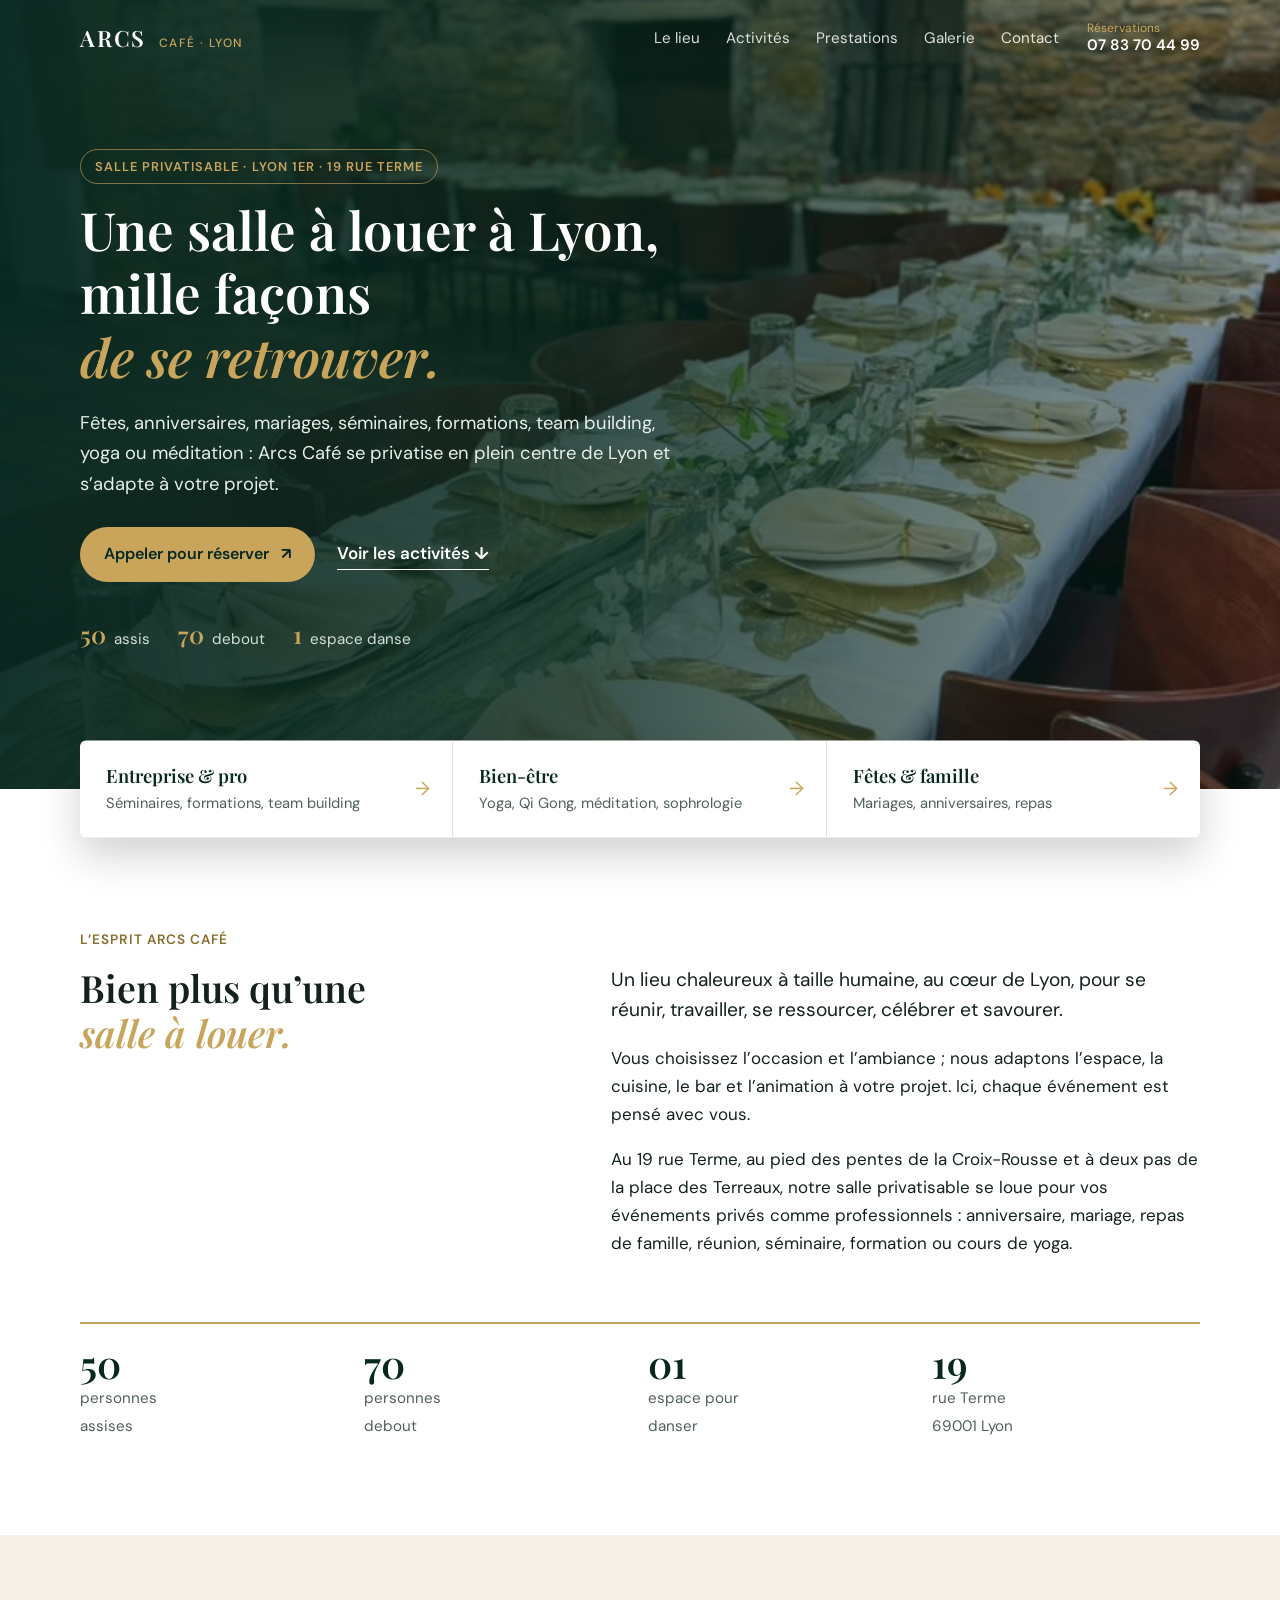
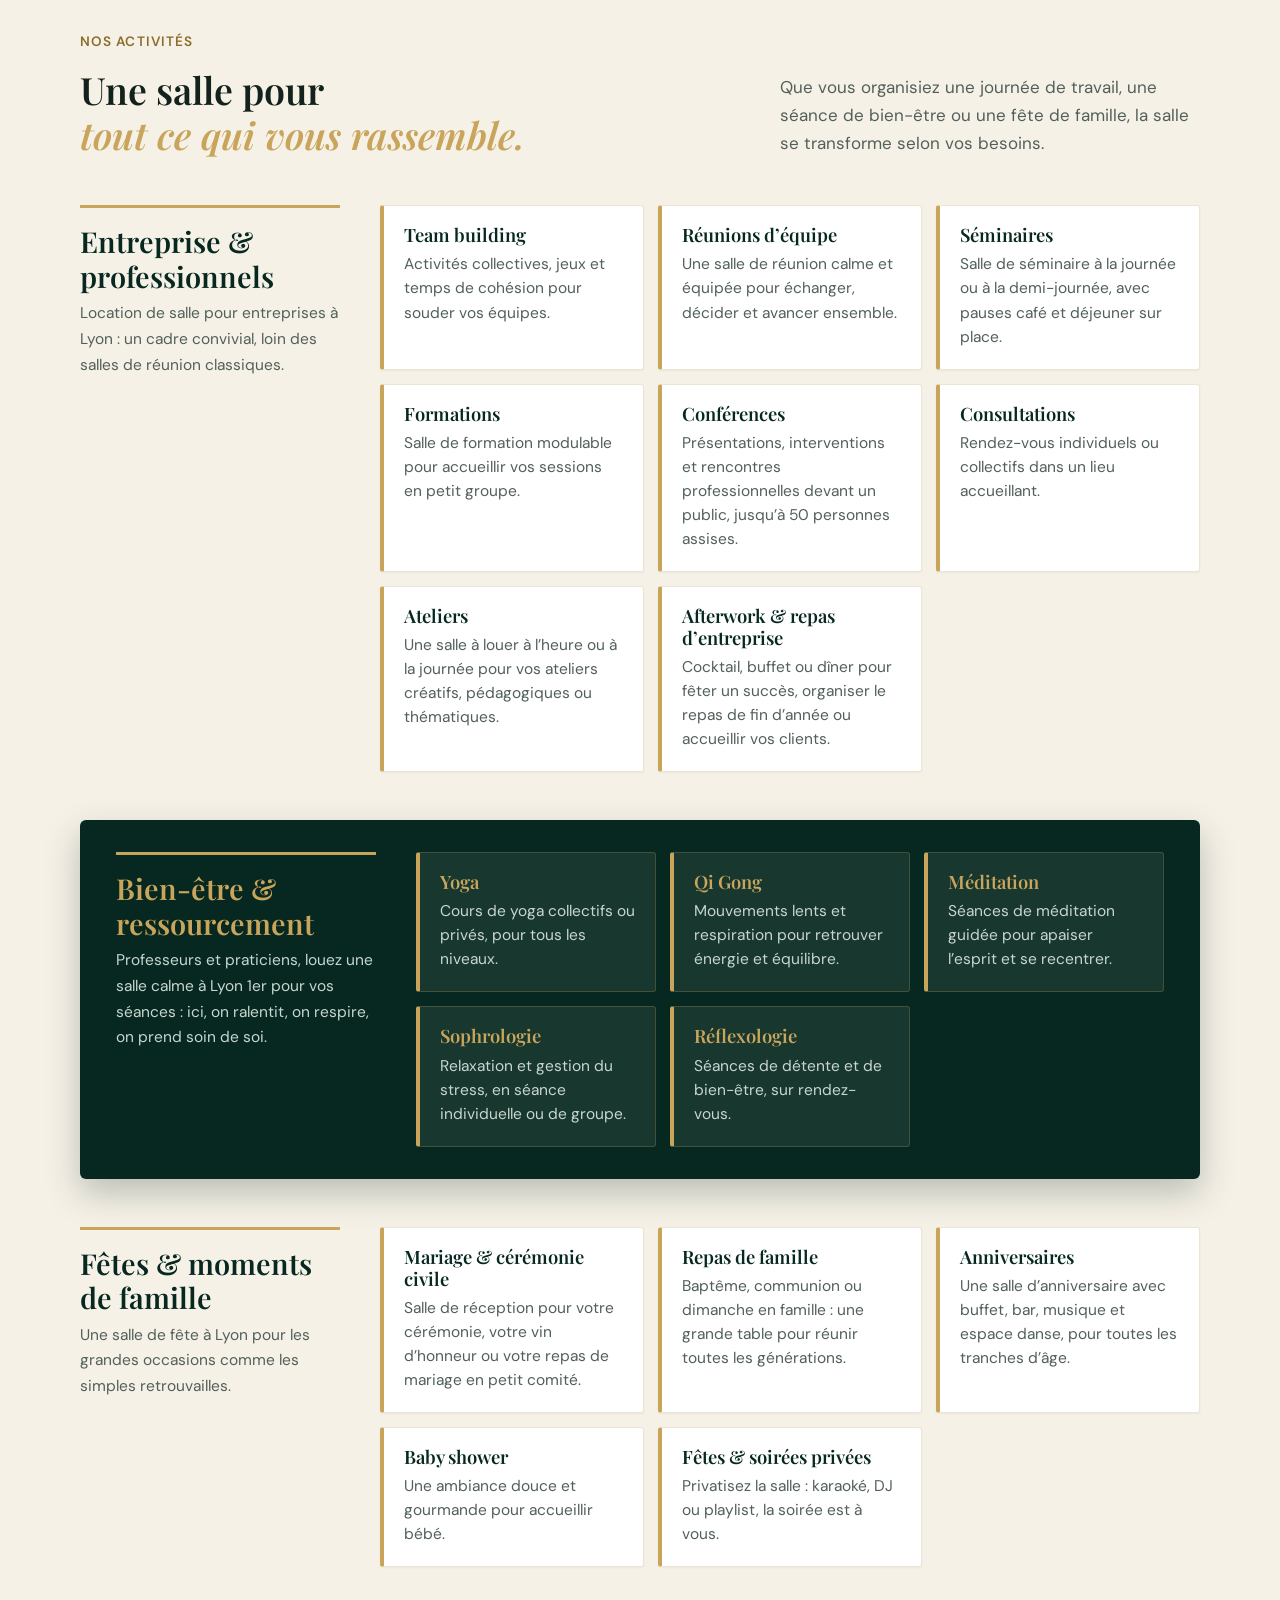
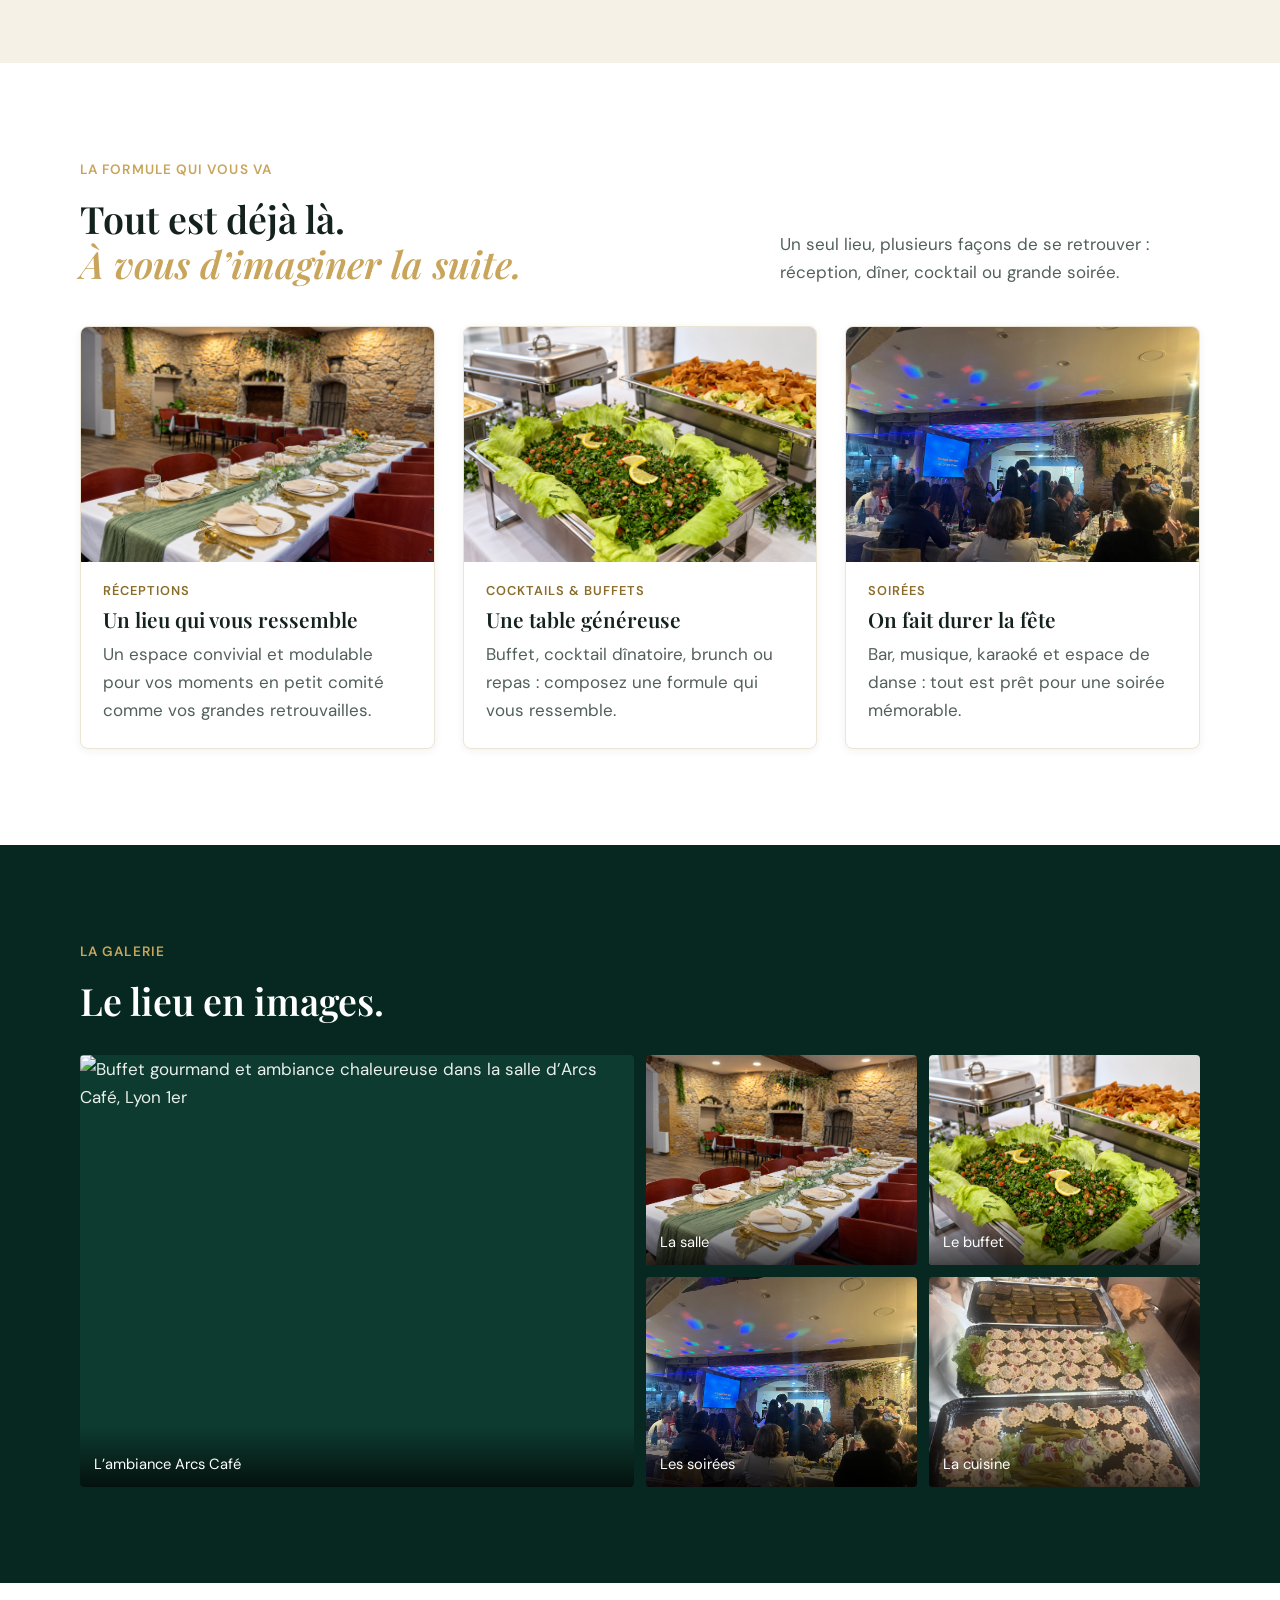
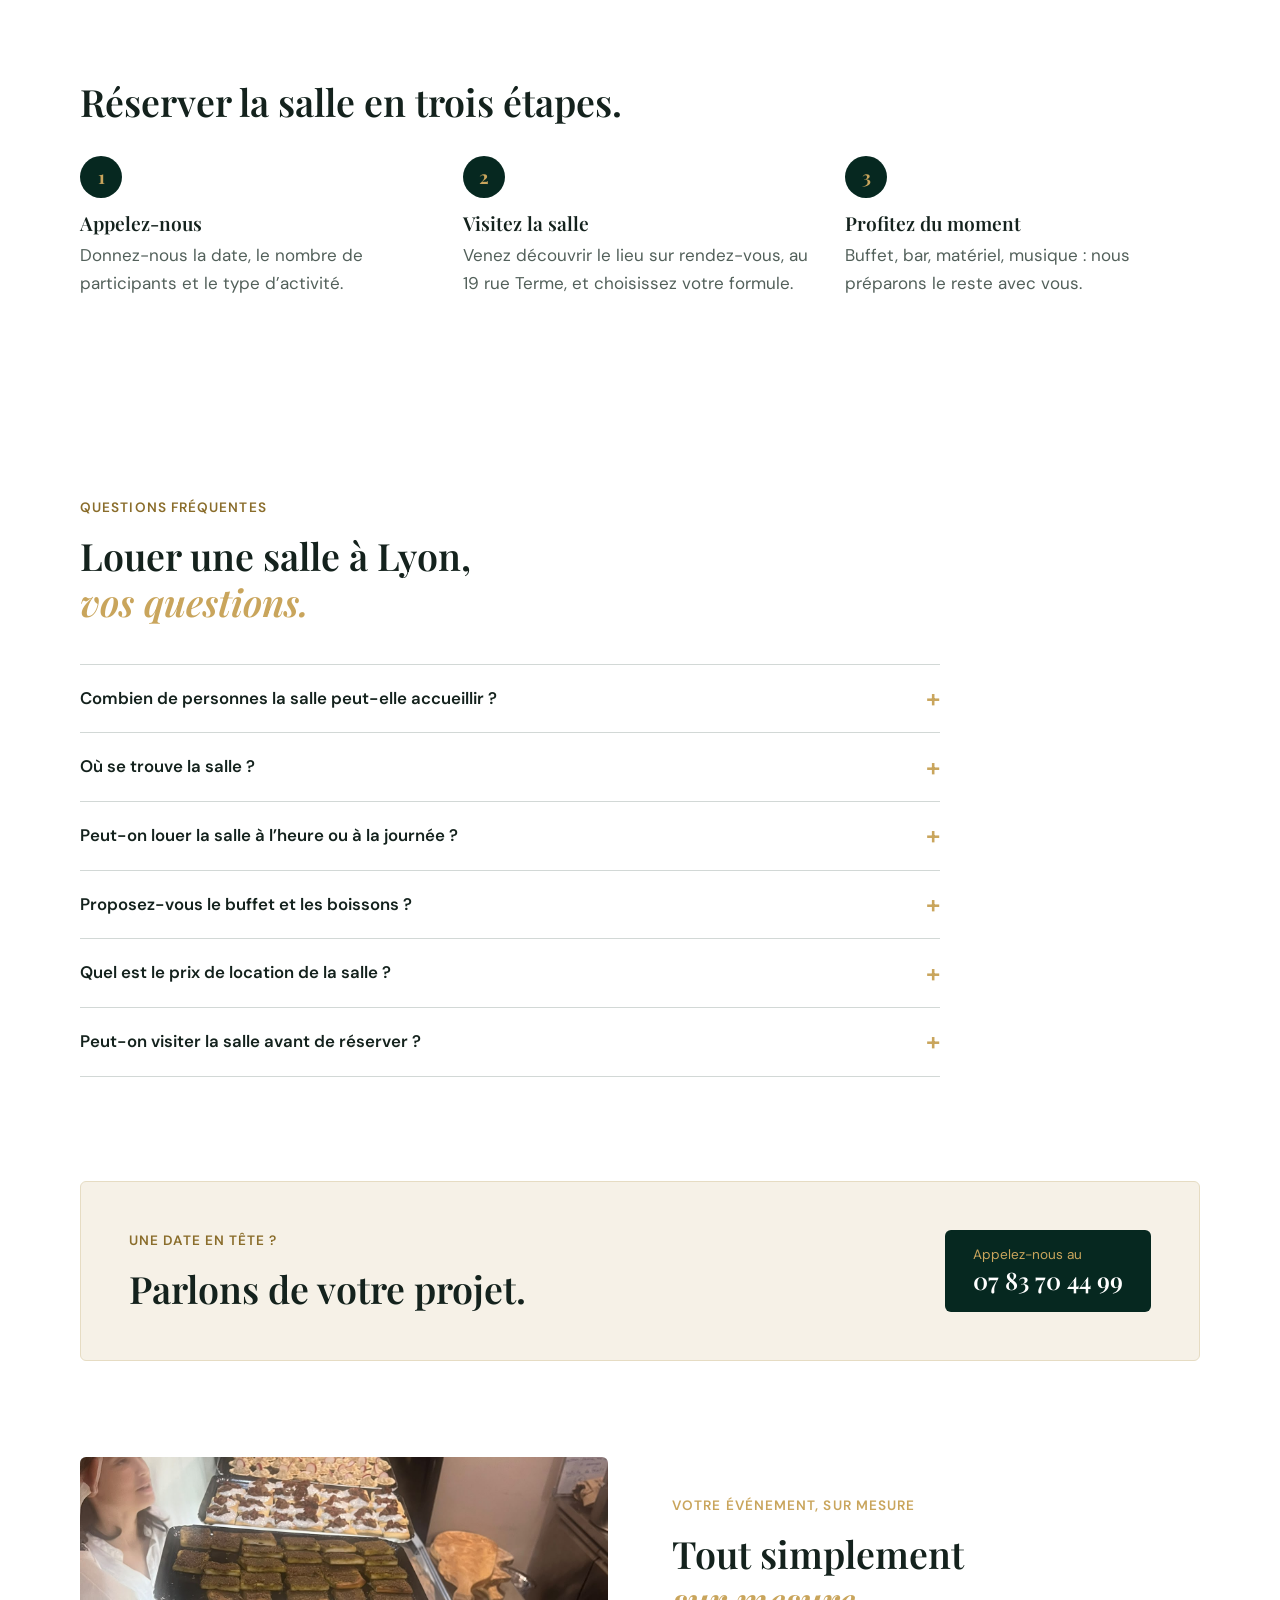
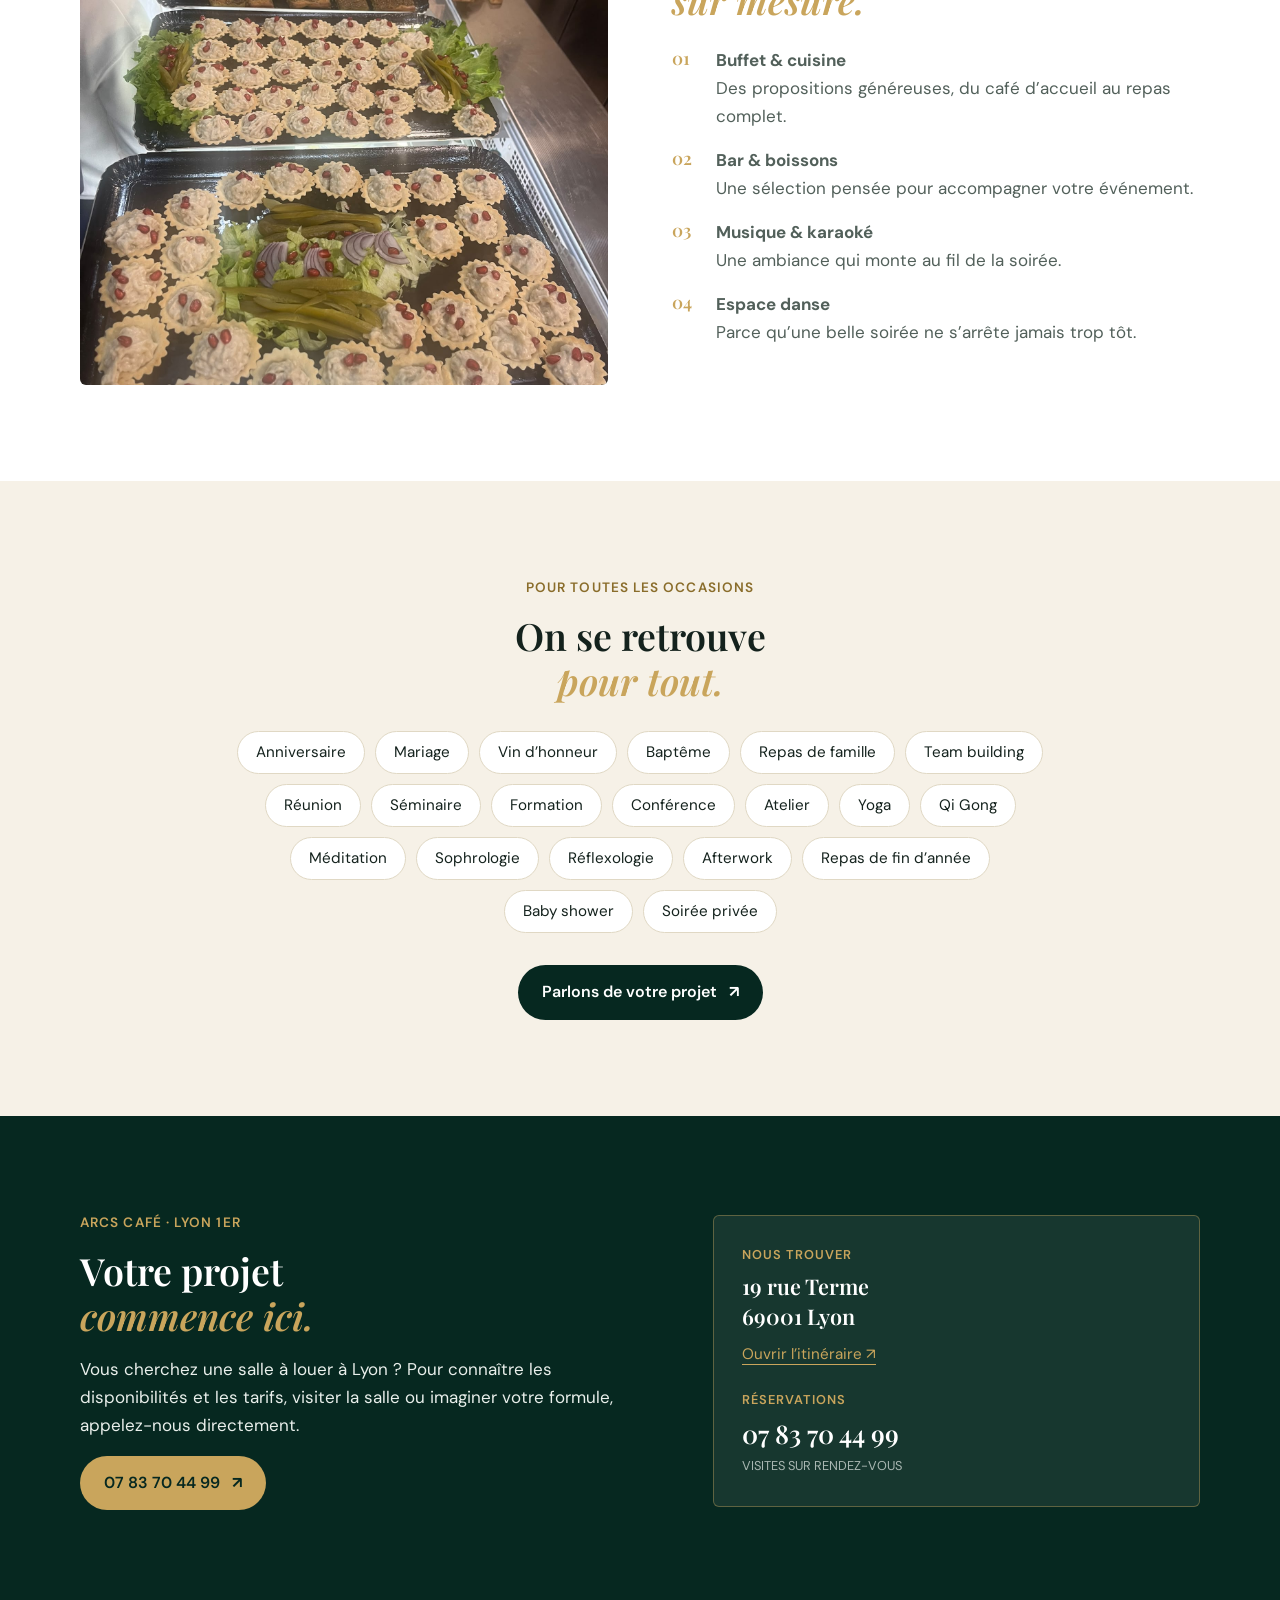
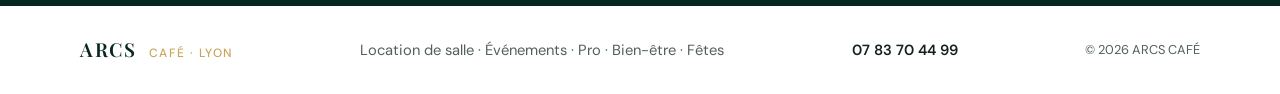
==== commit aa1e33cf: "Update index.html" ====
--- a/index.html
+++ b/index.html
@@ -1,338 +1,343 @@
-<!DOCTYPE html>
+<!doctype html>
 <html lang="fr">
 <head>
-  <meta charset="UTF-8">
-  <meta name="viewport" content="width=device-width, initial-scale=1.0">
-
-  <!-- =========================================================
-       1. RÉFÉRENCEMENT GOOGLE (SEO)
-       C'est ce que Google lit pour comprendre et afficher le site.
-       ========================================================= -->
-
-  <!-- Titre affiché en bleu dans Google (60 caractères max) -->
-  <title>Arcs Café Lyon 1 – Café libanais & salle à privatiser | Terreaux</title>
-
-  <!-- Petit texte affiché sous le titre dans Google (155 caractères max) -->
-  <meta name="description" content="Arcs Café, café-restaurant libanais au 19 rue Terme, Lyon 1er (Terreaux). Salle à privatiser pour afterwork, séminaire, anniversaire. Note 5/5 sur Google.">
-
-  <!-- Mots-clés -->
-  <meta name="keywords" content="café Lyon 1, café Terreaux, restaurant libanais Lyon, salle à louer Lyon, privatiser salle Lyon 1, location salle Lyon, salle événement Lyon, afterwork Lyon, séminaire Lyon, anniversaire Lyon, crêperie Lyon 1, brunch Lyon, smoothie Lyon, rue Terme Lyon, Arcs Café">
-
-  <meta name="robots" content="index, follow">
-  <meta name="author" content="Arcs Café">
-
-  <!-- Adresse officielle du site. À MODIFIER si votre adresse est différente -->
-  <link rel="canonical" href="https://www.arcscafe.fr/">
-
-  <!-- Position géographique (aide pour les recherches « près de moi ») -->
-  <meta name="geo.region" content="FR-69">
-  <meta name="geo.placename" content="Lyon">
-  <meta name="geo.position" content="45.7679;4.8303">
-  <meta name="ICBM" content="45.7679, 4.8303">
-
-  <!-- Aperçu quand le lien est partagé sur Facebook, WhatsApp, Instagram -->
-  <meta property="og:type" content="restaurant">
-  <meta property="og:title" content="Arcs Café – Café libanais & salle à privatiser à Lyon 1">
-  <meta property="og:description" content="Cuisine libanaise, crêpes, smoothies et une salle à privatiser au cœur des Terreaux.">
-  <meta property="og:url" content="https://www.arcscafe.fr/">
-  <meta property="og:image" content="https://www.arcscafe.fr/images/salle.jpg">
+  <meta charset="utf-8">
+  <meta name="viewport" content="width=device-width, initial-scale=1">
+  <meta name="description" content="Salle à louer à Lyon 1er (19 rue Terme) : 50 personnes assises, 70 debout. Anniversaire, mariage, séminaire, réunion, formation, yoga. Buffet et bar sur place.">
+  <meta name="theme-color" content="#062820">
+  <meta property="og:type" content="website">
   <meta property="og:locale" content="fr_FR">
-
-  <!-- Fiche d'identité pour Google (adresse, note, horaires...).
-       Elle permet d'afficher les étoiles et les infos directement dans Google. -->
+  <meta property="og:site_name" content="Arcs Café">
+  <meta property="og:title" content="Arcs Café | Location de salle à Lyon 1er">
+  <meta property="og:description" content="Salle privatisable à Lyon 1er : 50 personnes assises, 70 debout. Anniversaires, mariages, séminaires, team building, yoga, Qi Gong, méditation.">
+  <meta property="og:image" content="images/hero.png">
+  <link rel="icon" href="data:image/svg+xml,%3Csvg xmlns='http://www.w3.org/2000/svg' viewBox='0 0 100 100'%3E%3Crect width='100' height='100' fill='%23062820'/%3E%3Ctext x='50' y='68' font-size='56' text-anchor='middle' fill='%23c9a55c' font-family='Georgia'%3EA%3C/text%3E%3C/svg%3E">
   <script type="application/ld+json">
   {
     "@context": "https://schema.org",
-    "@type": ["CafeOrCoffeeShop", "Restaurant", "EventVenue"],
+    "@type": ["EventVenue", "LocalBusiness"],
     "name": "Arcs Café",
-    "description": "Café-restaurant libanais à Lyon 1er avec salle à privatiser pour événements professionnels et privés.",
-    "url": "https://www.arcscafe.fr/",
-    "telephone": "+33400000000",
-    "image": "https://www.arcscafe.fr/images/salle.jpg",
-    "servesCuisine": ["Libanaise", "Crêpes", "Café"],
-    "priceRange": "€€",
+    "description": "Salle à louer à Lyon 1er pour anniversaires, mariages, repas de famille, soirées privées, réunions, séminaires, formations, team building et cours de yoga, Qi Gong, méditation ou sophrologie. Buffet, bar, musique et espace danse sur place.",
+    "telephone": "+33783704499",
+    "maximumAttendeeCapacity": 70,
     "address": {
       "@type": "PostalAddress",
       "streetAddress": "19 rue Terme",
+      "postalCode": "69001",
       "addressLocality": "Lyon",
-      "postalCode": "69001",
+      "addressRegion": "Auvergne-Rhône-Alpes",
       "addressCountry": "FR"
     },
-    "geo": { "@type": "GeoCoordinates", "latitude": 45.7679, "longitude": 4.8303 },
-    "openingHoursSpecification": [
-      { "@type": "OpeningHoursSpecification", "dayOfWeek": ["Monday","Tuesday","Wednesday","Thursday","Friday","Saturday"], "opens": "09:00", "closes": "19:00" }
-    ],
-    "aggregateRating": { "@type": "AggregateRating", "ratingValue": "5.0", "reviewCount": "49" },
+    "areaServed": { "@type": "City", "name": "Lyon" },
+    "hasMap": "https://maps.google.com/?q=19+rue+Terme+69001+Lyon",
     "amenityFeature": [
-      { "@type": "LocationFeatureSpecification", "name": "Salle privatisable", "value": true },
-      { "@type": "LocationFeatureSpecification", "name": "Accessible en fauteuil roulant", "value": true }
+      { "@type": "LocationFeatureSpecification", "name": "Buffet et cuisine", "value": true },
+      { "@type": "LocationFeatureSpecification", "name": "Bar et boissons", "value": true },
+      { "@type": "LocationFeatureSpecification", "name": "Musique et karaoké", "value": true },
+      { "@type": "LocationFeatureSpecification", "name": "Espace danse", "value": true }
     ]
   }
   </script>
-
-  <!-- Polices d'écriture -->
+  <title>Location de salle à Lyon 1er | Arcs Café – fêtes, séminaires, yoga</title>
   <link rel="preconnect" href="https://fonts.googleapis.com">
   <link rel="preconnect" href="https://fonts.gstatic.com" crossorigin>
-  <link href="https://fonts.googleapis.com/css2?family=Playfair+Display:wght@600;700&family=Poppins:wght@400;500;600&display=swap" rel="stylesheet">
-
-  <!-- =========================================================
-       2. STYLE (couleurs, tailles, mise en page)
-       ========================================================= -->
+  <link href="https://fonts.googleapis.com/css2?family=DM+Sans:wght@400;500;600;700&family=Playfair+Display:ital,wght@0,500;0,600;1,500;1,600&display=swap" rel="stylesheet">
+  <link rel="stylesheet" href="css/style.css">
   <style>
-    /* ---- LES COULEURS DU SITE : changez-les ici, tout le site suit ---- */
-    :root {
-      --terracotta: #b5532f;   /* couleur principale (boutons, titres) */
-      --terracotta-fonce: #8f3d20;
-      --creme: #fbf5ec;        /* fond clair */
-      --sable: #f1e4d0;        /* fond des sections alternées */
-      --olive: #4a5a3a;        /* vert olive (pied de page, accents) */
-      --dore: #d9a441;         /* doré (étoiles, détails) */
-      --texte: #2e2420;        /* couleur du texte */
-    }
-
-    /* ---- Réglages de base ---- */
-    * { margin: 0; padding: 0; box-sizing: border-box; }
-    html { scroll-behavior: smooth; }
-    body {
-      font-family: "Poppins", Arial, sans-serif;
-      background: var(--creme);
-      color: var(--texte);
-      line-height: 1.7;
-    }
-    h1, h2, h3 { font-family: "Playfair Display", Georgia, serif; line-height: 1.2; }
-    a { color: inherit; text-decoration: none; }
-    img { max-width: 100%; display: block; }
-
-    .conteneur { max-width: 1100px; margin: 0 auto; padding: 0 20px; }
-    section { padding: 80px 0; }
-    .titre-section { font-size: 2.2rem; color: var(--terracotta); text-align: center; margin-bottom: 12px; }
-    .sous-titre { text-align: center; max-width: 650px; margin: 0 auto 45px; color: #6b5a50; }
-
-    /* ---- Boutons ---- */
-    .bouton {
-      display: inline-block;
-      background: var(--terracotta);
-      color: #fff;
-      padding: 14px 30px;
-      border-radius: 50px;
-      font-weight: 600;
-      transition: background 0.3s;
-    }
-    .bouton:hover { background: var(--terracotta-fonce); }
-    .bouton-blanc { background: transparent; border: 2px solid #fff; }
-    .bouton-blanc:hover { background: #fff; color: var(--terracotta); }
-
-    /* ---- MENU DU HAUT ---- */
-    header {
-      position: sticky; top: 0; z-index: 10;
-      background: var(--creme);
-      box-shadow: 0 2px 10px rgba(0,0,0,0.06);
-    }
-    header .conteneur { display: flex; justify-content: space-between; align-items: center; height: 70px; }
-    .logo { font-family: "Playfair Display", serif; font-size: 1.6rem; font-weight: 700; color: var(--terracotta); }
-    nav a { margin-left: 26px; font-weight: 500; }
-    nav a:hover { color: var(--terracotta); }
-
-    /* ---- GRANDE IMAGE D'ACCUEIL ---- */
-    .accueil {
-      /* Remplacez l'image par une photo de votre salle : images/salle.jpg */
-      background: linear-gradient(rgba(46,36,32,0.55), rgba(46,36,32,0.55)),
-                  url("images/salle.jpg") center/cover, var(--olive);
-      color: #fff;
-      text-align: center;
-      padding: 140px 0 120px;
-    }
-    .accueil h1 { font-size: 3rem; margin-bottom: 18px; }
-    .accueil p { font-size: 1.15rem; max-width: 620px; margin: 0 auto 32px; }
-    .accueil .boutons { display: flex; gap: 14px; justify-content: center; flex-wrap: wrap; }
-    .accueil .note { margin: 30px auto 0; font-size: 0.95rem; }
-    .note span { color: var(--dore); font-size: 1.2rem; letter-spacing: 2px; }
-
-    /* ---- CARTES (3 blocs côte à côte) ---- */
-    .grille { display: grid; grid-template-columns: repeat(auto-fit, minmax(260px, 1fr)); gap: 26px; }
-    .carte {
-      background: #fff;
-      border-radius: 16px;
-      padding: 32px 26px;
-      box-shadow: 0 4px 18px rgba(0,0,0,0.06);
-      border-top: 4px solid var(--dore);
-    }
-    .carte .icone { font-size: 2.2rem; margin-bottom: 12px; }
-    .carte h3 { color: var(--terracotta); margin-bottom: 10px; font-size: 1.35rem; }
-
-    .fond-sable { background: var(--sable); }
-
-    /* ---- SECTION PRIVATISATION ---- */
-    .deux-colonnes { display: grid; grid-template-columns: 1fr 1fr; gap: 50px; align-items: center; }
-    .deux-colonnes img { border-radius: 16px; box-shadow: 0 8px 25px rgba(0,0,0,0.12); min-height: 300px; object-fit: cover; background: var(--sable); }
-    .liste-check { list-style: none; margin: 20px 0 30px; }
-    .liste-check li { padding-left: 32px; position: relative; margin-bottom: 10px; }
-    .liste-check li::before { content: "✓"; position: absolute; left: 0; color: var(--olive); font-weight: 700; }
-
-    /* ---- AVIS CLIENTS ---- */
-    .avis { font-style: italic; }
-    .avis .etoiles { color: var(--dore); font-style: normal; margin-bottom: 8px; }
-    .avis .auteur { font-style: normal; font-weight: 600; margin-top: 12px; color: var(--olive); }
-
-    /* ---- INFOS PRATIQUES ---- */
-    .infos h3 { color: var(--terracotta); margin: 18px 0 6px; }
-    .carte-google { width: 100%; height: 360px; border: 0; border-radius: 16px; }
-
-    /* ---- PIED DE PAGE ---- */
-    footer { background: var(--olive); color: #e9e4d8; text-align: center; padding: 34px 0; font-size: 0.9rem; }
-    footer .logo { color: var(--dore); display: block; margin-bottom: 8px; }
-
-    /* ---- VERSION TÉLÉPHONE ---- */
-    @media (max-width: 760px) {
-      nav { display: none; }
-      .accueil { padding: 100px 0 80px; }
-      .accueil h1 { font-size: 2.1rem; }
-      .deux-colonnes { grid-template-columns: 1fr; }
-      section { padding: 60px 0; }
-    }
+    /* FAQ (peut être déplacé dans css/style.css) */
+    .faq{padding-block:clamp(56px,9vw,104px)}
+    .faq-list{margin-top:clamp(24px,4vw,40px);max-width:860px}
+    .faq details{border-top:1px solid rgba(6,40,32,.18)}
+    .faq details:last-child{border-bottom:1px solid rgba(6,40,32,.18)}
+    .faq summary{display:flex;justify-content:space-between;align-items:center;gap:16px;padding:20px 0;font-weight:600;font-size:1.05rem;cursor:pointer;list-style:none}
+    .faq summary::-webkit-details-marker{display:none}
+    .faq summary::after{content:"+";flex:none;color:#c9a55c;font-size:1.5em;line-height:1;transition:transform .2s}
+    .faq details[open] summary::after{transform:rotate(45deg)}
+    .faq details p{margin:0 0 22px;max-width:70ch}
   </style>
 </head>
-
 <body>
-
-  <!-- =========================================================
-       3. CONTENU DU SITE (le texte que les visiteurs voient)
-       Les endroits marqués « À MODIFIER » sont à compléter.
-       ========================================================= -->
-
-  <!-- ---------- MENU DU HAUT ---------- -->
-  <header>
-    <div class="conteneur">
-      <a href="#" class="logo">Arcs Café</a>
-      <nav>
-        <a href="#carte">La carte</a>
-        <a href="#privatisation">Privatiser la salle</a>
-        <a href="#avis">Avis</a>
-        <a href="#infos">Nous trouver</a>
-      </nav>
+  <a class="skip-link" href="#contenu">Aller au contenu</a>
+
+  <header class="hero" id="accueil">
+    <img class="hero-bg" src="images/hero.png" fetchpriority="high" width="1200" height="800" alt="Buffet gourmand dans la salle à louer d’Arcs Café, à Lyon 1er">
+    <nav class="nav wrap" aria-label="Navigation principale">
+      <a class="logo" href="#accueil" aria-label="Arcs Café — accueil">ARCS <small>CAFÉ · LYON</small></a>
+      <div class="nav-links" id="menu">
+        <a href="#lieu">Le lieu</a>
+        <a href="#activites">Activités</a>
+        <a href="#prestations">Prestations</a>
+        <a href="#galerie">Galerie</a>
+        <a href="#contact">Contact</a>
+      </div>
+      <a class="nav-phone" href="tel:+33783704499"><span>Réservations</span>07&nbsp;83&nbsp;70&nbsp;44&nbsp;99</a>
+      <a class="nav-button" href="tel:+33783704499">Appeler</a>
+      <button class="menu-btn" aria-expanded="false" aria-controls="menu" type="button">Menu</button>
+    </nav>
+
+    <div class="hero-copy wrap">
+      <p class="eyebrow">Salle privatisable · Lyon 1er · 19 rue Terme</p>
+      <h1>Une salle à louer à Lyon, mille façons <em>de se retrouver.</em></h1>
+      <p class="intro">Fêtes, anniversaires, mariages, séminaires, formations, team building, yoga ou méditation : Arcs Café se privatise en plein centre de Lyon et s’adapte à votre projet.</p>
+      <div class="actions">
+        <a class="button gold" href="tel:+33783704499"><span>Appeler pour réserver</span><b>↗</b></a>
+        <a class="simple-link" href="#activites">Voir les activités <b>↓</b></a>
+      </div>
+      <ul class="hero-details" aria-label="Capacité">
+        <li><strong>50</strong> assis</li>
+        <li><strong>70</strong> debout</li>
+        <li><strong>1</strong> espace danse</li>
+      </ul>
+    </div>
+
+    <div class="hero-tiles wrap">
+      <a href="#pro"><strong>Entreprise & pro</strong><span>Séminaires, formations, team building</span></a>
+      <a href="#bien-etre"><strong>Bien-être</strong><span>Yoga, Qi Gong, méditation, sophrologie</span></a>
+      <a href="#fetes"><strong>Fêtes & famille</strong><span>Mariages, anniversaires, repas</span></a>
     </div>
   </header>
 
-  <main>
-
-    <!-- ---------- ACCUEIL ---------- -->
-    <section class="accueil">
-      <div class="conteneur">
-        <!-- Le titre principal : Google lui donne beaucoup d'importance -->
-        <h1>Café libanais &amp; salle à privatiser à Lyon 1</h1>
-        <p>Au cœur des Terreaux, au 19 rue Terme : cuisine libanaise, crêpes, smoothies et une salle pour vos événements.</p>
-        <div class="boutons">
-          <a href="#privatisation" class="bouton">Privatiser la salle</a>
-          <!-- À MODIFIER : votre numéro de téléphone -->
-          <a href="tel:+33400000000" class="bouton bouton-blanc">Appeler</a>
-        </div>
-        <p class="note"><span>★★★★★</span><br>5,0 sur Google · 49 avis</p>
-      </div>
-    </section>
-
-    <!-- ---------- LA CARTE ---------- -->
-    <section id="carte">
-      <div class="conteneur">
-        <h2 class="titre-section">Notre carte</h2>
-        <p class="sous-titre">Des saveurs du Liban et des douceurs maison, à déguster sur place ou à emporter près de la place des Terreaux.</p>
-        <div class="grille">
-          <div class="carte">
-            <div class="icone">🥙</div>
-            <h3>Cuisine libanaise</h3>
-            <p>Mezze, plats chauds et plateaux à partager, préparés maison.</p>
+  <main id="contenu">
+    <section class="intro-section wrap" id="lieu">
+      <p class="eyebrow dark">L’ESPRIT ARCS CAFÉ</p>
+      <div class="two-columns">
+        <h2>Bien plus qu’une<br><em>salle à louer.</em></h2>
+        <div>
+          <p class="lead">Un lieu chaleureux à taille humaine, au cœur de Lyon, pour se réunir, travailler, se ressourcer, célébrer et savourer.</p>
+          <p>Vous choisissez l’occasion et l’ambiance ; nous adaptons l’espace, la cuisine, le bar et l’animation à votre projet. Ici, chaque événement est pensé avec vous.</p>
+          <p>Au 19 rue Terme, au pied des pentes de la Croix-Rousse et à deux pas de la place des Terreaux, notre salle privatisable se loue pour vos événements privés comme professionnels : anniversaire, mariage, repas de famille, réunion, séminaire, formation ou cours de yoga.</p>
+        </div>
+      </div>
+      <div class="numbers" aria-label="Capacité et adresse">
+        <div><strong>50</strong><span>personnes<br>assises</span></div>
+        <div><strong>70</strong><span>personnes<br>debout</span></div>
+        <div><strong>01</strong><span>espace pour<br>danser</span></div>
+        <div><strong>19</strong><span>rue Terme<br>69001 Lyon</span></div>
+      </div>
+    </section>
+
+    <section class="activities" id="activites">
+      <div class="wrap">
+        <div class="section-head">
+          <div>
+            <p class="eyebrow dark">NOS ACTIVITÉS</p>
+            <h2>Une salle pour<br><em>tout ce qui vous rassemble.</em></h2>
           </div>
-          <div class="carte">
-            <div class="icone">🥞</div>
-            <h3>Crêpes</h3>
-            <p>Crêpes sucrées et salées, pour le déjeuner ou le goûter.</p>
+          <p>Que vous organisiez une journée de travail, une séance de bien-être ou une fête de famille, la salle se transforme selon vos besoins.</p>
+        </div>
+
+        <div class="act-group" id="pro">
+          <header>
+            <h3>Entreprise & professionnels</h3>
+            <p>Location de salle pour entreprises à Lyon : un cadre convivial, loin des salles de réunion classiques.</p>
+          </header>
+          <ul class="act-grid">
+            <li><h4>Team building</h4><p>Activités collectives, jeux et temps de cohésion pour souder vos équipes.</p></li>
+            <li><h4>Réunions d’équipe</h4><p>Une salle de réunion calme et équipée pour échanger, décider et avancer ensemble.</p></li>
+            <li><h4>Séminaires</h4><p>Salle de séminaire à la journée ou à la demi-journée, avec pauses café et déjeuner sur place.</p></li>
+            <li><h4>Formations</h4><p>Salle de formation modulable pour accueillir vos sessions en petit groupe.</p></li>
+            <li><h4>Conférences</h4><p>Présentations, interventions et rencontres professionnelles devant un public, jusqu’à 50 personnes assises.</p></li>
+            <li><h4>Consultations</h4><p>Rendez-vous individuels ou collectifs dans un lieu accueillant.</p></li>
+            <li><h4>Ateliers</h4><p>Une salle à louer à l’heure ou à la journée pour vos ateliers créatifs, pédagogiques ou thématiques.</p></li>
+            <li><h4>Afterwork & repas d’entreprise</h4><p>Cocktail, buffet ou dîner pour fêter un succès, organiser le repas de fin d’année ou accueillir vos clients.</p></li>
+          </ul>
+        </div>
+
+        <div class="act-group dark" id="bien-etre">
+          <header>
+            <h3>Bien-être & ressourcement</h3>
+            <p>Professeurs et praticiens, louez une salle calme à Lyon 1er pour vos séances : ici, on ralentit, on respire, on prend soin de soi.</p>
+          </header>
+          <ul class="act-grid">
+            <li><h4>Yoga</h4><p>Cours de yoga collectifs ou privés, pour tous les niveaux.</p></li>
+            <li><h4>Qi Gong</h4><p>Mouvements lents et respiration pour retrouver énergie et équilibre.</p></li>
+            <li><h4>Méditation</h4><p>Séances de méditation guidée pour apaiser l’esprit et se recentrer.</p></li>
+            <li><h4>Sophrologie</h4><p>Relaxation et gestion du stress, en séance individuelle ou de groupe.</p></li>
+            <li><h4>Réflexologie</h4><p>Séances de détente et de bien-être, sur rendez-vous.</p></li>
+          </ul>
+        </div>
+
+        <div class="act-group" id="fetes">
+          <header>
+            <h3>Fêtes & moments de famille</h3>
+            <p>Une salle de fête à Lyon pour les grandes occasions comme les simples retrouvailles.</p>
+          </header>
+          <ul class="act-grid">
+            <li><h4>Mariage & cérémonie civile</h4><p>Salle de réception pour votre cérémonie, votre vin d’honneur ou votre repas de mariage en petit comité.</p></li>
+            <li><h4>Repas de famille</h4><p>Baptême, communion ou dimanche en famille : une grande table pour réunir toutes les générations.</p></li>
+            <li><h4>Anniversaires</h4><p>Une salle d’anniversaire avec buffet, bar, musique et espace danse, pour toutes les tranches d’âge.</p></li>
+            <li><h4>Baby shower</h4><p>Une ambiance douce et gourmande pour accueillir bébé.</p></li>
+            <li><h4>Fêtes & soirées privées</h4><p>Privatisez la salle : karaoké, DJ ou playlist, la soirée est à vous.</p></li>
+          </ul>
+        </div>
+      </div>
+    </section>
+
+    <section class="offer" id="prestations">
+      <div class="wrap">
+        <div class="section-head">
+          <div>
+            <p class="eyebrow">LA FORMULE QUI VOUS VA</p>
+            <h2>Tout est déjà là.<br><em>À vous d’imaginer la suite.</em></h2>
           </div>
-          <div class="carte">
-            <div class="icone">☕</div>
-            <h3>Cafés &amp; smoothies</h3>
-            <p>Café, thé, boissons chaudes et smoothies aux fruits frais.</p>
-          </div>
-        </div>
-      </div>
-    </section>
-
-    <!-- ---------- PRIVATISATION DE LA SALLE ---------- -->
-    <section id="privatisation" class="fond-sable">
-      <div class="conteneur deux-colonnes">
-        <!-- À MODIFIER : mettez une photo de votre salle dans le dossier images -->
-        <img src="images/salle.jpg" alt="Salle à privatiser d'Arcs Café, rue Terme à Lyon 1">
+          <p>Un seul lieu, plusieurs façons de se retrouver : réception, dîner, cocktail ou grande soirée.</p>
+        </div>
+
+        <div class="cards">
+          <article>
+            <img src="images/salle.jpg" loading="lazy" decoding="async" alt="Salle privatisable d’Arcs Café à Lyon 1er">
+            <p class="card-no">RÉCEPTIONS</p>
+            <h3>Un lieu qui vous ressemble</h3>
+            <p>Un espace convivial et modulable pour vos moments en petit comité comme vos grandes retrouvailles.</p>
+          </article>
+          <article>
+            <img src="images/buffet.jpg" loading="lazy" decoding="async" alt="Buffet préparé pour un événement privé à Arcs Café">
+            <p class="card-no">COCKTAILS & BUFFETS</p>
+            <h3>Une table généreuse</h3>
+            <p>Buffet, cocktail dînatoire, brunch ou repas : composez une formule qui vous ressemble.</p>
+          </article>
+          <article>
+            <img src="images/soiree.jpg" loading="lazy" decoding="async" alt="Ambiance de soirée privée à Arcs Café">
+            <p class="card-no">SOIRÉES</p>
+            <h3>On fait durer la fête</h3>
+            <p>Bar, musique, karaoké et espace de danse : tout est prêt pour une soirée mémorable.</p>
+          </article>
+        </div>
+      </div>
+    </section>
+
+    <section class="gallery" id="galerie">
+      <div class="wrap">
+        <p class="eyebrow">LA GALERIE</p>
+        <h2>Le lieu en images.</h2>
+        <div class="gal-grid">
+          <figure class="wide tall"><img src="images/hero.jpg" loading="lazy" decoding="async" alt="Buffet gourmand et ambiance chaleureuse dans la salle d’Arcs Café, Lyon 1er"><figcaption>L’ambiance Arcs Café</figcaption></figure>
+          <figure><img src="images/salle.jpg" loading="lazy" decoding="async" alt="La salle à louer d’Arcs Café, rue Terme à Lyon"><figcaption>La salle</figcaption></figure>
+          <figure><img src="images/buffet.jpg" loading="lazy" decoding="async" alt="Buffet préparé pour un événement privé"><figcaption>Le buffet</figcaption></figure>
+          <figure><img src="images/soiree.jpg" loading="lazy" decoding="async" alt="Soirée privée dans la salle d’Arcs Café"><figcaption>Les soirées</figcaption></figure>
+          <figure><img src="images/cuisine.jpg" loading="lazy" decoding="async" alt="Cuisine et buffet d’Arcs Café pour vos réceptions"><figcaption>La cuisine</figcaption></figure>
+        </div>
+      </div>
+    </section>
+
+    <section class="process wrap" aria-labelledby="process-title">
+      <h2 id="process-title">Réserver la salle en trois étapes.</h2>
+      <ol class="steps">
+        <li><b>1</b><h3>Appelez-nous</h3><p>Donnez-nous la date, le nombre de participants et le type d’activité.</p></li>
+        <li><b>2</b><h3>Visitez la salle</h3><p>Venez découvrir le lieu sur rendez-vous, au 19 rue Terme, et choisissez votre formule.</p></li>
+        <li><b>3</b><h3>Profitez du moment</h3><p>Buffet, bar, matériel, musique : nous préparons le reste avec vous.</p></li>
+      </ol>
+    </section>
+
+    <section class="faq wrap" id="faq" aria-labelledby="faq-title">
+      <p class="eyebrow dark">QUESTIONS FRÉQUENTES</p>
+      <h2 id="faq-title">Louer une salle à Lyon,<br><em>vos questions.</em></h2>
+      <div class="faq-list">
+        <details>
+          <summary>Combien de personnes la salle peut-elle accueillir ?</summary>
+          <p>La salle accueille jusqu’à 50 personnes assises et 70 debout, avec un espace pour danser. Elle convient aussi bien à une réunion en petit comité qu’à une grande soirée d’anniversaire.</p>
+        </details>
+        <details>
+          <summary>Où se trouve la salle ?</summary>
+          <p>Au 19 rue Terme, 69001 Lyon, dans le 1er arrondissement, au pied des pentes de la Croix-Rousse, près de la place Sathonay et de la place des Terreaux. Le métro Hôtel de Ville – Louis Pradel (lignes A et C) est à quelques minutes à pied.</p>
+        </details>
+        <details>
+          <summary>Peut-on louer la salle à l’heure ou à la journée ?</summary>
+          <p>Oui, selon votre activité : à l’heure pour un atelier, un cours de yoga ou une consultation, à la demi-journée ou à la journée pour un séminaire ou une formation, en soirée pour une fête ou un afterwork. Professeurs, praticiens et formateurs sont les bienvenus.</p>
+        </details>
+        <details>
+          <summary>Proposez-vous le buffet et les boissons ?</summary>
+          <p>Oui. Du café d’accueil au repas complet, nous préparons buffets, cocktails dînatoires, brunchs et repas, avec un bar adapté à votre événement. Musique, karaoké et espace danse sont aussi disponibles pour vos soirées.</p>
+        </details>
+        <details>
+          <summary>Quel est le prix de location de la salle ?</summary>
+          <p>Le tarif dépend de la date, de la durée, du nombre de personnes et des prestations choisies (buffet, bar, animation). Appelez-nous au <a href="tel:+33783704499">07 83 70 44 99</a> pour un devis adapté à votre projet.</p>
+        </details>
+        <details>
+          <summary>Peut-on visiter la salle avant de réserver ?</summary>
+          <p>Oui, les visites se font sur rendez-vous. Appelez-nous pour choisir un créneau et découvrir le lieu avant de réserver.</p>
+        </details>
+      </div>
+    </section>
+
+    <section class="callout wrap" aria-label="Réserver une visite">
+      <div>
+        <p class="eyebrow dark">UNE DATE EN TÊTE ?</p>
+        <h2>Parlons de votre projet.</h2>
+      </div>
+      <a class="callout-link" href="tel:+33783704499"><span>Appelez-nous au</span><strong>07&nbsp;83&nbsp;70&nbsp;44&nbsp;99</strong></a>
+    </section>
+
+    <section class="amenities wrap">
+      <img src="images/cuisine.jpg" loading="lazy" decoding="async" alt="Cuisine d’Arcs Café : buffets et repas pour vos événements">
+      <div>
+        <p class="eyebrow">VOTRE ÉVÉNEMENT, SUR MESURE</p>
+        <h2>Tout simplement<br><em>sur mesure.</em></h2>
+        <ol>
+          <li><b>01</b><span><strong>Buffet & cuisine</strong>Des propositions généreuses, du café d’accueil au repas complet.</span></li>
+          <li><b>02</b><span><strong>Bar & boissons</strong>Une sélection pensée pour accompagner votre événement.</span></li>
+          <li><b>03</b><span><strong>Musique & karaoké</strong>Une ambiance qui monte au fil de la soirée.</span></li>
+          <li><b>04</b><span><strong>Espace danse</strong>Parce qu’une belle soirée ne s’arrête jamais trop tôt.</span></li>
+        </ol>
+      </div>
+    </section>
+
+    <section class="celebrate">
+      <p class="eyebrow dark">POUR TOUTES LES OCCASIONS</p>
+      <h2>On se retrouve<br><em>pour tout.</em></h2>
+      <div class="pills">
+        <span>Anniversaire</span><span>Mariage</span><span>Vin d’honneur</span><span>Baptême</span><span>Repas de famille</span><span>Team building</span><span>Réunion</span><span>Séminaire</span><span>Formation</span><span>Conférence</span><span>Atelier</span><span>Yoga</span><span>Qi Gong</span><span>Méditation</span><span>Sophrologie</span><span>Réflexologie</span><span>Afterwork</span><span>Repas de fin d’année</span><span>Baby shower</span><span>Soirée privée</span>
+      </div>
+      <a class="button green" href="tel:+33783704499"><span>Parlons de votre projet</span><b>↗</b></a>
+    </section>
+
+    <section class="contact" id="contact">
+      <div class="wrap contact-grid">
         <div>
-          <h2 class="titre-section" style="text-align:left">Louer notre salle à Lyon 1</h2>
-          <p>Vous cherchez une salle à louer à Lyon pour un événement ? Notre salle se privatise pour les groupes, en journée comme en soirée.</p>
-          <ul class="liste-check">
-            <li>Afterwork et pot d'entreprise</li>
-            <li>Séminaire, réunion, formation</li>
-            <li>Anniversaire et fête de famille</li>
-            <li>Fêtes de fin d'année</li>
-            <li>Buffet libanais sur mesure pour votre groupe</li>
-            <li>Lieu accessible en fauteuil roulant</li>
-          </ul>
-          <!-- À MODIFIER : votre numéro et votre email -->
-          <a href="tel:+33400000000" class="bouton">Demander une date</a>
-        </div>
-      </div>
-    </section>
-
-    <!-- ---------- AVIS CLIENTS ---------- -->
-    <section id="avis">
-      <div class="conteneur">
-        <h2 class="titre-section">Ce que disent nos clients</h2>
-        <p class="sous-titre">5,0 sur 5 avec 49 avis Google.</p>
-        <div class="grille">
-          <div class="carte avis">
-            <div class="etoiles">★★★★★</div>
-            <p>« Top pour organiser des événements en comité restreint. »</p>
-            <p class="auteur">Avis Google</p>
-          </div>
-          <!-- À MODIFIER : copiez ici deux autres vrais avis Google -->
-          <div class="carte avis">
-            <div class="etoiles">★★★★★</div>
-            <p>« Copiez ici un vrai avis de votre fiche Google. »</p>
-            <p class="auteur">Prénom du client</p>
-          </div>
-          <div class="carte avis">
-            <div class="etoiles">★★★★★</div>
-            <p>« Copiez ici un vrai avis de votre fiche Google. »</p>
-            <p class="auteur">Prénom du client</p>
-          </div>
-        </div>
-      </div>
-    </section>
-
-    <!-- ---------- INFOS PRATIQUES ---------- -->
-    <section id="infos" class="fond-sable">
-      <div class="conteneur deux-colonnes">
-        <div class="infos">
-          <h2 class="titre-section" style="text-align:left">Nous trouver</h2>
-          <h3>Adresse</h3>
-          <p>19 rue Terme, 69001 Lyon<br>À 2 minutes de la place des Terreaux</p>
-          <h3>Horaires</h3>
-          <!-- À MODIFIER : vos vrais horaires (et dans la fiche Google en haut du fichier) -->
-          <p>Lundi – Samedi : 9h – 19h<br>Dimanche : fermé</p>
-          <h3>Contact</h3>
-          <!-- À MODIFIER : votre numéro et votre email -->
-          <p><a href="tel:+33400000000">04 00 00 00 00</a><br>
-             <a href="mailto:contact@arcscafe.fr">contact@arcscafe.fr</a></p>
-        </div>
-        <iframe class="carte-google"
-          src="https://www.google.com/maps?q=Arcs+Caf%C3%A9+19+rue+Terme+69001+Lyon&output=embed"
-          title="Plan d'accès Arcs Café, 19 rue Terme Lyon 1"
-          loading="lazy"></iframe>
-      </div>
-    </section>
-
+          <p class="eyebrow">ARCS CAFÉ · LYON 1ER</p>
+          <h2>Votre projet<br><em>commence ici.</em></h2>
+          <p>Vous cherchez une salle à louer à Lyon ? Pour connaître les disponibilités et les tarifs, visiter la salle ou imaginer votre formule, appelez-nous directement.</p>
+          <a class="button gold" href="tel:+33783704499"><span>07 83 70 44 99</span><b>↗</b></a>
+        </div>
+        <aside class="contact-card">
+          <p class="contact-label">NOUS TROUVER</p>
+          <p class="address">19 rue Terme<br>69001 Lyon</p>
+          <a class="address-link" href="https://maps.google.com/?q=19+rue+Terme+69001+Lyon" target="_blank" rel="noopener">Ouvrir l’itinéraire ↗</a>
+          <p class="contact-label phone-label">RÉSERVATIONS</p>
+          <a class="contact-number" href="tel:+33783704499">07 83 70 44 99</a>
+          <small>VISITES SUR RENDEZ-VOUS</small>
+        </aside>
+      </div>
+    </section>
   </main>
 
-  <!-- ---------- PIED DE PAGE ---------- -->
-  <footer>
-    <span class="logo">Arcs Café</span>
-    Café libanais &amp; salle à privatiser · 19 rue Terme, 69001 Lyon<br>
-    © 2026 Arcs Café
+  <footer class="wrap">
+    <a class="logo" href="#accueil">ARCS <small>CAFÉ · LYON</small></a>
+    <span>Location de salle · Événements · Pro · Bien-être · Fêtes</span>
+    <a class="footer-phone" href="tel:+33783704499">07 83 70 44 99</a>
+    <small>© 2026 ARCS CAFÉ</small>
   </footer>
 
+  <a class="call-float" href="tel:+33783704499" aria-label="Appeler Arcs Café au 07 83 70 44 99"><span>Appeler</span><b>07 83 70 44 99</b></a>
+  <dialog id="lightbox" aria-label="Photo agrandie"><img alt=""><p></p><button type="button" aria-label="Fermer">✕</button></dialog>
+  <script>
+    const float = document.querySelector('.call-float');
+    const toggle = () => float.classList.toggle('show', scrollY > 600);
+    addEventListener('scroll', toggle, { passive: true }); toggle();
+
+    const mb = document.querySelector('.menu-btn'), nl = document.querySelector('.nav-links');
+    const setMenu = o => { nl.classList.toggle('open', o); mb.setAttribute('aria-expanded', o); };
+    mb.addEventListener('click', () => setMenu(!nl.classList.contains('open')));
+    nl.addEventListener('click', e => { if (e.target.matches('a')) setMenu(false); });
+
+    const lb = document.getElementById('lightbox'), lbi = lb.querySelector('img'), lbc = lb.querySelector('p');
+    document.querySelectorAll('.gal-grid figure').forEach(f => {
+      f.tabIndex = 0; f.setAttribute('role', 'button');
+      const open = () => { const i = f.querySelector('img'); lbi.src = i.src; lbi.alt = i.alt; lbc.textContent = f.querySelector('figcaption').textContent; lb.showModal(); };
+      f.addEventListener('click', open);
+      f.addEventListener('keydown', e => { if (e.key === 'Enter' || e.key === ' ') { e.preventDefault(); open(); } });
+    });
+    lb.addEventListener('click', () => lb.close());
+  </script>
 </body>
 </html>
--- a/css/style.css
+++ b/css/style.css
@@ -0,0 +1,226 @@
+/* Arcs Café — feuille de style complète (remplace l'ancien style.css) */
+:root{--green:#062820;--green2:#0d3b30;--gold:#c9a55c;--cream:#f6f1e7;--ink:#14221d;--muted:#52605a;--serif:"Playfair Display",Georgia,serif;--sans:"DM Sans",system-ui,sans-serif}
+*{box-sizing:border-box}
+html{scroll-behavior:smooth;scroll-padding-top:72px}
+body{margin:0;font:400 1.0625rem/1.65 var(--sans);color:var(--ink);background:#fff;-webkit-font-smoothing:antialiased}
+img{max-width:100%;display:block}
+a{color:inherit;text-decoration:none}
+h1,h2,h3,h4{font-family:var(--serif);font-weight:600;line-height:1.2;margin:0}
+h1{font-size:clamp(2.1rem,4.4vw,3.3rem)}
+h2{font-size:clamp(1.65rem,3vw,2.35rem)}
+h3{font-size:1.3rem}
+h4{font-size:1.15rem}
+em{font-style:italic;color:var(--gold)}
+p{margin:0 0 1em}
+.wrap{width:min(1120px,100% - 40px);margin-inline:auto}
+.skip-link{position:absolute;left:-999px;top:8px;background:#fff;padding:8px 14px;z-index:100}
+.skip-link:focus{left:8px}
+:focus-visible{outline:3px solid var(--gold);outline-offset:3px}
+.eyebrow{font-size:.85rem;font-weight:600;letter-spacing:.08em;text-transform:uppercase;color:var(--gold);margin:0 0 14px}
+.eyebrow.dark{color:#8a6d2b}
+.lead{font-size:1.2rem;line-height:1.55}
+
+/* Boutons */
+.button{display:inline-flex;align-items:center;gap:12px;padding:14px 24px;border-radius:999px;font-weight:600;font-size:1rem;transition:transform .2s}
+.button:hover{transform:translateY(-2px)}
+.button.gold{background:var(--gold);color:var(--green)}
+.button.green{background:var(--green);color:#fff}
+.simple-link{font-weight:600;border-bottom:1px solid currentColor;padding-bottom:2px}
+
+/* Hero */
+.hero{position:relative;min-height:min(88svh,700px);display:flex;flex-direction:column;color:#fff;background:var(--green);isolation:isolate}
+.hero-bg{position:absolute;inset:0;width:100%;height:100%;object-fit:cover;z-index:-2}
+.hero::before{content:"";position:absolute;inset:0;z-index:-1;background:linear-gradient(90deg,rgba(6,40,32,.94) 0%,rgba(6,40,32,.78) 45%,rgba(6,40,32,.35) 100%)}
+.nav{position:relative;display:flex;align-items:center;gap:28px;padding:20px 0}
+.logo{font-family:var(--serif);font-size:1.4rem;font-weight:600;letter-spacing:.08em}
+.logo small{font:500 .75rem var(--sans);letter-spacing:.12em;color:var(--gold);margin-left:6px}
+.nav-links{display:flex;gap:26px;margin-left:auto;font-size:.95rem}
+.nav-links a{opacity:.85}.nav-links a:hover{opacity:1;color:var(--gold)}
+.nav-phone{display:flex;flex-direction:column;line-height:1.25;font-weight:600;font-size:.95rem}
+.nav-phone span{font-size:.75rem;font-weight:400;color:var(--gold)}
+.nav-button{display:none;background:var(--gold);color:var(--green);padding:10px 18px;border-radius:999px;font-weight:600;font-size:.95rem}
+.hero-copy{padding:clamp(40px,8vh,90px) 0 40px;max-width:1120px;flex:1;display:flex;flex-direction:column;justify-content:center}
+.hero-copy>*{max-width:600px}
+.hero .intro{font-size:1.15rem;color:#e6efe9;margin:20px 0 28px}
+.actions{display:flex;flex-wrap:wrap;align-items:center;gap:22px}
+.hero-details{display:flex;gap:28px;list-style:none;padding:0;margin:36px 0 0;font-size:.95rem;color:#d3e0d9}
+.hero-details strong{font:600 1.5rem var(--serif);color:var(--gold);margin-right:4px}
+.hero-tiles{display:grid;grid-template-columns:repeat(3,1fr);gap:0;transform:translateY(50%);margin-bottom:0;background:#fff;color:var(--ink);box-shadow:0 18px 40px rgba(0,0,0,.18);border-radius:6px;overflow:hidden}
+.hero-tiles a{display:block;padding:22px 26px;border-right:1px solid #e8e2d4;transition:background .2s}
+.hero-tiles a:last-child{border:0}
+.hero-tiles a:hover{background:var(--cream)}
+.hero-tiles strong{display:block;font:600 1.15rem var(--serif);color:var(--green)}
+.hero-tiles span{font-size:.92rem;color:var(--muted)}
+
+/* Sections communes */
+main>section{padding:clamp(56px,8vw,96px) 0}
+main>section.wrap{padding-inline:0}
+.section-head{display:flex;flex-wrap:wrap;justify-content:space-between;align-items:end;gap:20px 48px;margin-bottom:40px}
+.section-head>p{max-width:420px;color:var(--muted);margin:0}
+.intro-section{padding-top:clamp(110px,12vw,140px)!important}
+.two-columns{display:grid;grid-template-columns:1fr 1.2fr;gap:40px;align-items:start}
+.numbers{display:grid;grid-template-columns:repeat(4,1fr);gap:16px;margin-top:48px;border-top:2px solid var(--gold)}
+.numbers div{padding-top:20px}
+.numbers strong{display:block;font:600 2.4rem/1 var(--serif);color:var(--green)}
+.numbers span{font-size:.95rem;color:var(--muted)}
+
+/* Activités */
+.activities{background:var(--cream)}
+.act-group{margin-top:48px}
+.act-group:first-of-type{margin-top:0}
+.act-group>header{display:flex;flex-wrap:wrap;align-items:baseline;gap:6px 24px;border-bottom:2px solid var(--gold);padding-bottom:12px;margin-bottom:22px}
+.act-group h3{font-size:clamp(1.4rem,2.4vw,1.8rem);color:var(--green)}
+.act-group header p{margin:0;color:var(--muted)}
+.act-grid{display:grid;grid-template-columns:repeat(auto-fill,minmax(235px,1fr));gap:14px;list-style:none;margin:0;padding:0}
+.act-grid li{background:#fff;border-left:4px solid var(--gold);padding:18px 20px 20px;border-radius:3px}
+.act-grid h4{color:var(--green);margin-bottom:6px}
+.act-grid p{margin:0;font-size:.97rem;line-height:1.55;color:var(--muted)}
+.act-group.dark{background:var(--green);color:#e9efeb;padding:32px clamp(18px,3vw,36px);border-radius:6px}
+.act-group.dark h3,.act-group.dark h4{color:var(--gold)}
+.act-group.dark header p,.act-group.dark .act-grid p{color:#c9d6cf}
+.act-group.dark li{background:rgba(255,255,255,.07)}
+
+/* Prestations */
+.cards{display:grid;grid-template-columns:repeat(3,1fr);gap:28px}
+.cards img{width:100%;aspect-ratio:4/3;object-fit:cover;border-radius:4px;margin-bottom:16px}
+.card-no{font-size:.8rem;font-weight:600;letter-spacing:.08em;color:#8a6d2b;margin:0 0 6px}
+.cards h3{margin-bottom:8px}
+.cards p:last-child{color:var(--muted);margin:0}
+
+/* Galerie */
+.gallery{background:var(--green);color:#e9efeb}
+.gallery h2{color:#fff}
+.gal-grid{display:grid;grid-template-columns:repeat(4,1fr);grid-auto-rows:190px;gap:12px;margin-top:32px}
+.gal-grid figure{margin:0;position:relative;overflow:hidden;border-radius:4px;background:var(--green2)}
+.gal-grid img{width:100%;height:100%;object-fit:cover;transition:transform .5s}
+.gal-grid figure:hover img{transform:scale(1.04)}
+.gal-grid figcaption{position:absolute;inset:auto 0 0;padding:26px 14px 10px;font-size:.92rem;background:linear-gradient(transparent,rgba(0,0,0,.7));color:#fff}
+.gal-grid .wide{grid-column:span 2}.gal-grid .tall{grid-row:span 2}
+
+/* Process */
+.process h2{margin-bottom:32px}
+.steps{display:grid;grid-template-columns:repeat(3,1fr);gap:28px;list-style:none;padding:0;margin:0}
+.steps b{display:grid;place-items:center;width:42px;height:42px;border-radius:50%;background:var(--green);color:var(--gold);font-family:var(--serif);font-size:1.15rem;margin-bottom:14px}
+.steps h3{font-size:1.2rem;margin-bottom:6px}
+.steps p{color:var(--muted);margin:0}
+
+/* Callout */
+.callout{display:flex;flex-wrap:wrap;justify-content:space-between;align-items:center;gap:24px;background:var(--cream);border-radius:6px;padding:clamp(28px,5vw,48px)!important;margin-bottom:clamp(56px,8vw,96px)}
+.callout h2{margin:0}
+.callout-link{background:var(--green);color:#fff;padding:16px 28px;border-radius:6px;line-height:1.3}
+.callout-link span{display:block;font-size:.85rem;color:var(--gold)}
+.callout-link strong{font:600 1.5rem var(--serif)}
+
+/* Amenities */
+.amenities{display:grid;grid-template-columns:1fr 1fr;gap:clamp(28px,5vw,64px);align-items:center;padding-top:0!important}
+.amenities>img{width:100%;aspect-ratio:1/1;object-fit:cover;border-radius:6px}
+.amenities h2{margin-bottom:24px}
+.amenities ol{list-style:none;padding:0;margin:0;display:grid;gap:16px}
+.amenities li{display:flex;gap:16px}
+.amenities li b{font:600 1.1rem var(--serif);color:var(--gold);min-width:28px}
+.amenities li strong{display:block}
+.amenities li span{color:var(--muted)}
+
+/* Occasions */
+.celebrate{background:var(--cream);text-align:center}
+.celebrate h2{margin-bottom:28px}
+.pills{display:flex;flex-wrap:wrap;justify-content:center;gap:10px;max-width:820px;margin:0 auto 32px}
+.pills span{background:#fff;border:1px solid #e0d8c4;padding:8px 18px;border-radius:999px;font-size:.95rem}
+
+/* Contact */
+.contact{background:var(--green);color:#e9efeb}
+.contact h2{color:#fff;margin-bottom:16px}
+.contact-grid{display:grid;grid-template-columns:1.2fr 1fr;gap:48px;align-items:center}
+.contact-grid p{max-width:46ch}
+.contact-card{background:rgba(255,255,255,.07);border:1px solid rgba(201,165,92,.4);border-radius:6px;padding:28px}
+.contact-label{font-size:.8rem;font-weight:600;letter-spacing:.08em;color:var(--gold);margin:0 0 6px}
+.phone-label{margin-top:22px}
+.address{font:600 1.35rem/1.4 var(--serif);color:#fff;margin:0 0 8px}
+.address-link{color:var(--gold);font-size:.95rem;border-bottom:1px solid}
+.contact-number{display:block;font:600 1.6rem var(--serif);color:#fff}
+.contact-card small{font-size:.8rem;opacity:.7}
+
+/* Footer */
+footer{display:flex;flex-wrap:wrap;justify-content:space-between;align-items:center;gap:12px 28px;padding:28px 0;font-size:.92rem;color:var(--muted)}
+footer .logo{color:var(--green);font-size:1.2rem}
+.footer-phone{font-weight:600;color:var(--ink)}
+footer small{font-size:.8rem}
+
+/* Bouton d'appel flottant */
+.call-float{position:fixed;right:18px;bottom:18px;z-index:50;display:flex;flex-direction:column;line-height:1.2;background:var(--gold);color:var(--green);padding:10px 18px;border-radius:999px;box-shadow:0 8px 24px rgba(0,0,0,.25);opacity:0;pointer-events:none;transform:translateY(12px);transition:.25s}
+.call-float.show{opacity:1;pointer-events:auto;transform:none}
+.call-float span{font-size:.75rem}.call-float b{font-size:.95rem}
+
+/* Tablette & mobile */
+@media(max-width:900px){
+  .nav-links,.nav-phone{display:none}
+  .nav-button{display:inline-block;margin-left:auto}
+  .hero::before{background:linear-gradient(180deg,rgba(6,40,32,.88),rgba(6,40,32,.7))}
+  .hero-tiles{grid-template-columns:1fr;transform:none;margin:0 auto 24px}
+  .hero-tiles a{border-right:0;border-bottom:1px solid #e8e2d4;padding:16px 20px}
+  .intro-section{padding-top:clamp(56px,8vw,96px)!important}
+  .two-columns,.amenities,.contact-grid,.cards,.steps{grid-template-columns:1fr}
+  .numbers{grid-template-columns:repeat(2,1fr)}
+  .gal-grid{grid-template-columns:repeat(2,1fr);grid-auto-rows:150px}
+}
+@media(max-width:480px){
+  body{font-size:1rem}
+  .gal-grid{grid-template-columns:1fr}.gal-grid .wide{grid-column:auto}.gal-grid .tall{grid-row:auto}
+  .hero-details{gap:18px}
+}
+@media(prefers-reduced-motion:reduce){*{transition:none!important;scroll-behavior:auto!important}}
+
+/* ===== Finitions ===== */
+h1 em{display:block}
+.hero-copy .eyebrow{display:inline-block;border:1px solid rgba(201,165,92,.6);padding:6px 14px;border-radius:999px;font-size:.8rem}
+.hero-tiles a{position:relative}
+.hero-tiles a::after{content:"→";position:absolute;right:22px;top:50%;translate:0 -50%;color:var(--gold);font-size:1.2rem;transition:transform .2s}
+.hero-tiles a:hover::after{transform:translateX(4px)}
+.hero-tiles a{padding-right:56px}
+
+/* Activités : titre à gauche, cartes à droite */
+.act-group{display:grid;grid-template-columns:260px 1fr;gap:20px 40px;align-items:start}
+.act-group>header{display:block;border:0;border-top:3px solid var(--gold);padding:16px 0 0;margin:0;position:sticky;top:90px}
+.act-group>header p{margin-top:8px;font-size:.97rem}
+.act-grid{grid-template-columns:repeat(auto-fill,minmax(210px,1fr))}
+.act-grid li{border:1px solid #ece5d3;border-left:4px solid var(--gold);box-shadow:0 1px 2px rgba(6,40,32,.05);transition:transform .2s,box-shadow .2s}
+.act-grid li:hover{transform:translateY(-3px);box-shadow:0 10px 24px rgba(6,40,32,.12)}
+.act-group.dark{box-shadow:0 14px 34px rgba(6,40,32,.25)}
+.act-group.dark li{border-color:rgba(201,165,92,.25);border-left-color:var(--gold)}
+.act-group.dark>header{top:90px}
+
+/* Prestations en cartes */
+.cards article{background:#fff;border:1px solid #ece5d3;border-radius:8px;overflow:hidden;padding-bottom:24px;box-shadow:0 2px 8px rgba(6,40,32,.06)}
+.cards img{border-radius:0;margin:0 0 18px;aspect-ratio:3/2}
+.cards article>:not(img){padding-inline:22px}
+.cards .card-no{margin-bottom:6px}
+
+/* Galerie */
+.gal-grid figure{cursor:zoom-in}
+.gal-grid figure:focus-visible{outline-offset:-3px}
+#lightbox{border:0;padding:0;background:transparent;max-width:min(92vw,1000px);overflow:visible;color:#fff;text-align:center}
+#lightbox::backdrop{background:rgba(3,18,14,.88)}
+#lightbox img{max-height:80vh;width:auto;margin:auto;border-radius:6px}
+#lightbox p{margin:10px 0 0;font-size:.95rem}
+#lightbox button{position:absolute;top:-14px;right:-14px;width:40px;height:40px;border-radius:50%;border:0;background:var(--gold);color:var(--green);font-size:1.1rem;cursor:pointer}
+
+/* Menu mobile */
+.menu-btn{display:none;background:transparent;color:#fff;border:1px solid rgba(255,255,255,.5);padding:9px 16px;border-radius:999px;font:600 .95rem var(--sans);cursor:pointer}
+.callout{border:1px solid #e6dcc3}
+
+@media(max-width:1000px){
+  .act-group{grid-template-columns:1fr}
+  .act-group>header,.act-group.dark>header{position:static}
+}
+@media(max-width:900px){
+  .menu-btn{display:inline-block}
+  .nav-button{margin-left:auto}
+  .nav-links.open{display:flex;flex-direction:column;gap:0;position:absolute;top:100%;left:0;right:0;background:var(--green);border:1px solid rgba(201,165,92,.4);border-radius:8px;padding:8px 20px;z-index:20;box-shadow:0 14px 30px rgba(0,0,0,.3)}
+  .nav-links.open a{padding:13px 0;border-bottom:1px solid rgba(255,255,255,.1);opacity:1;font-size:1rem}
+  .nav-links.open a:last-child{border:0}
+}
+.hero-copy>.eyebrow{align-self:flex-start}
+.gal-grid{grid-auto-rows:210px}
+@media(max-width:900px){.gal-grid{grid-auto-rows:150px}}
+.logo{white-space:nowrap}
+@media(max-width:480px){.nav-button{display:none}.menu-btn{margin-left:auto}}
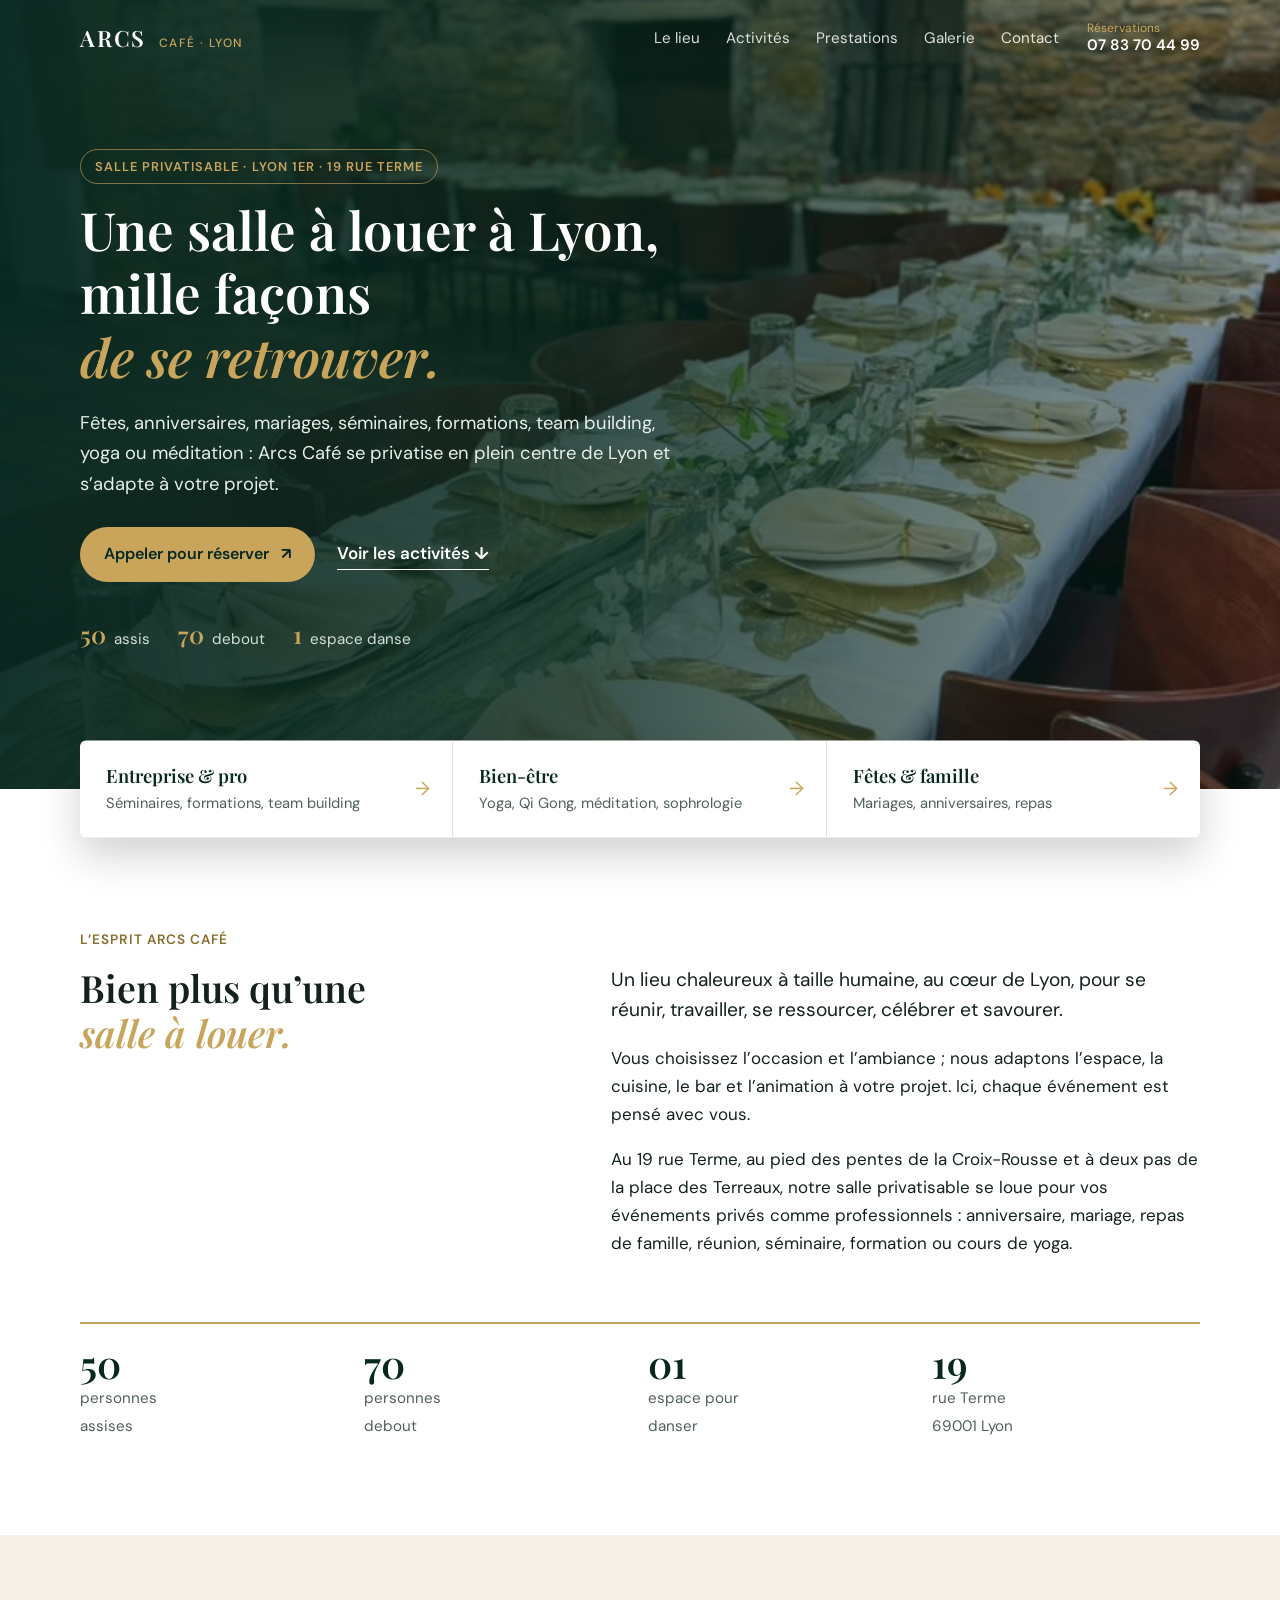
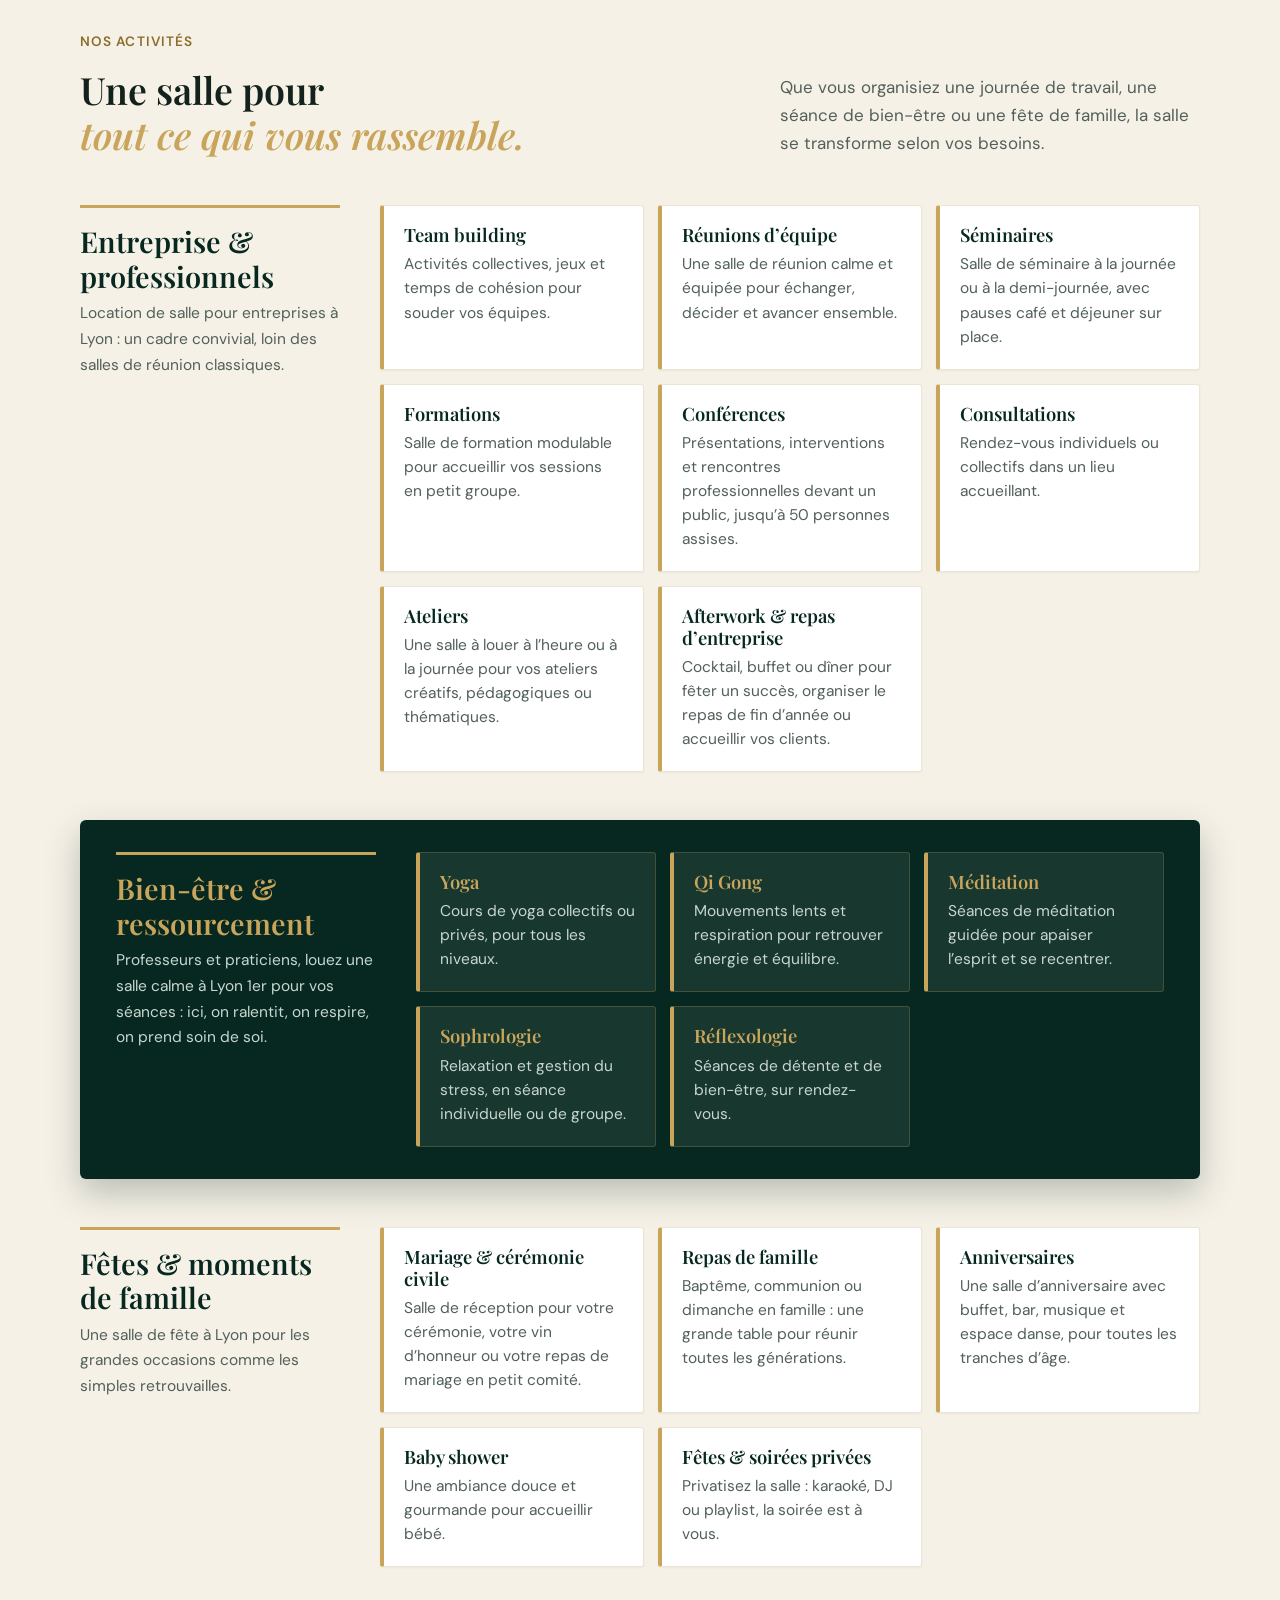
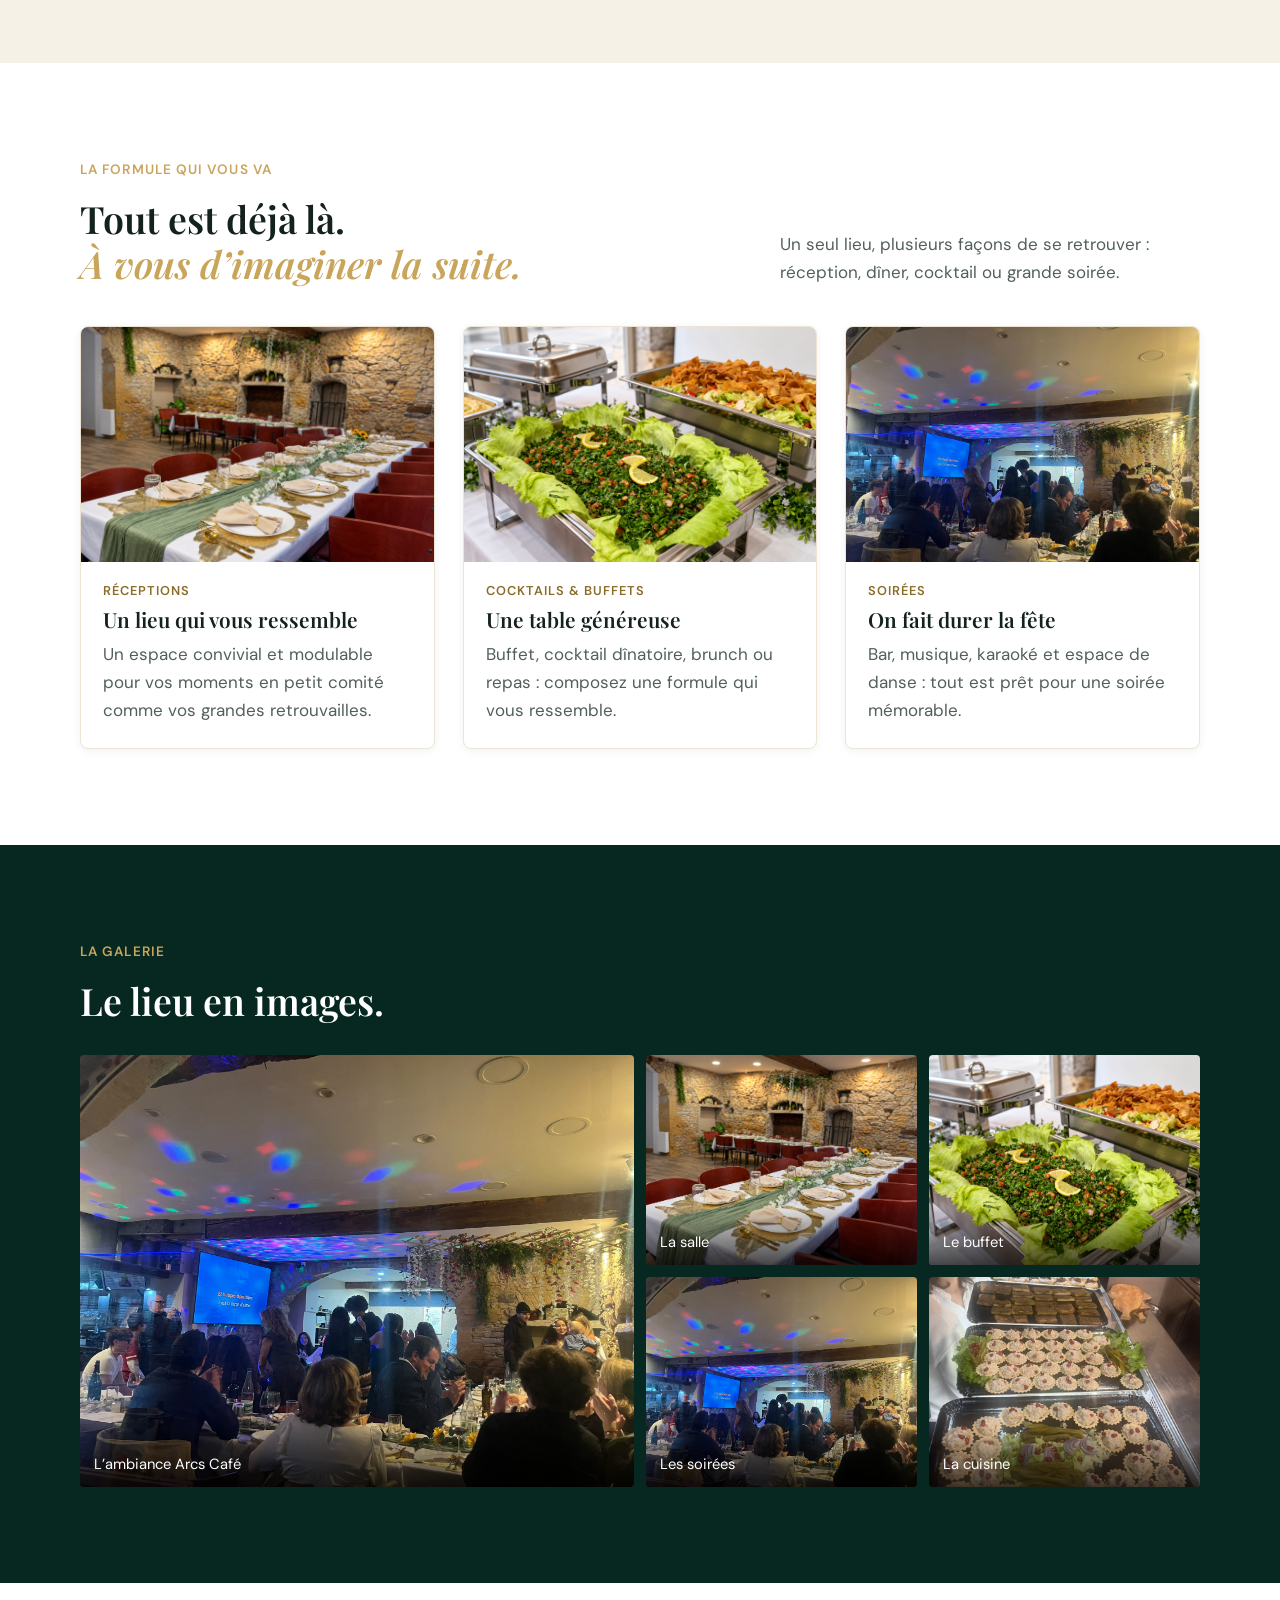
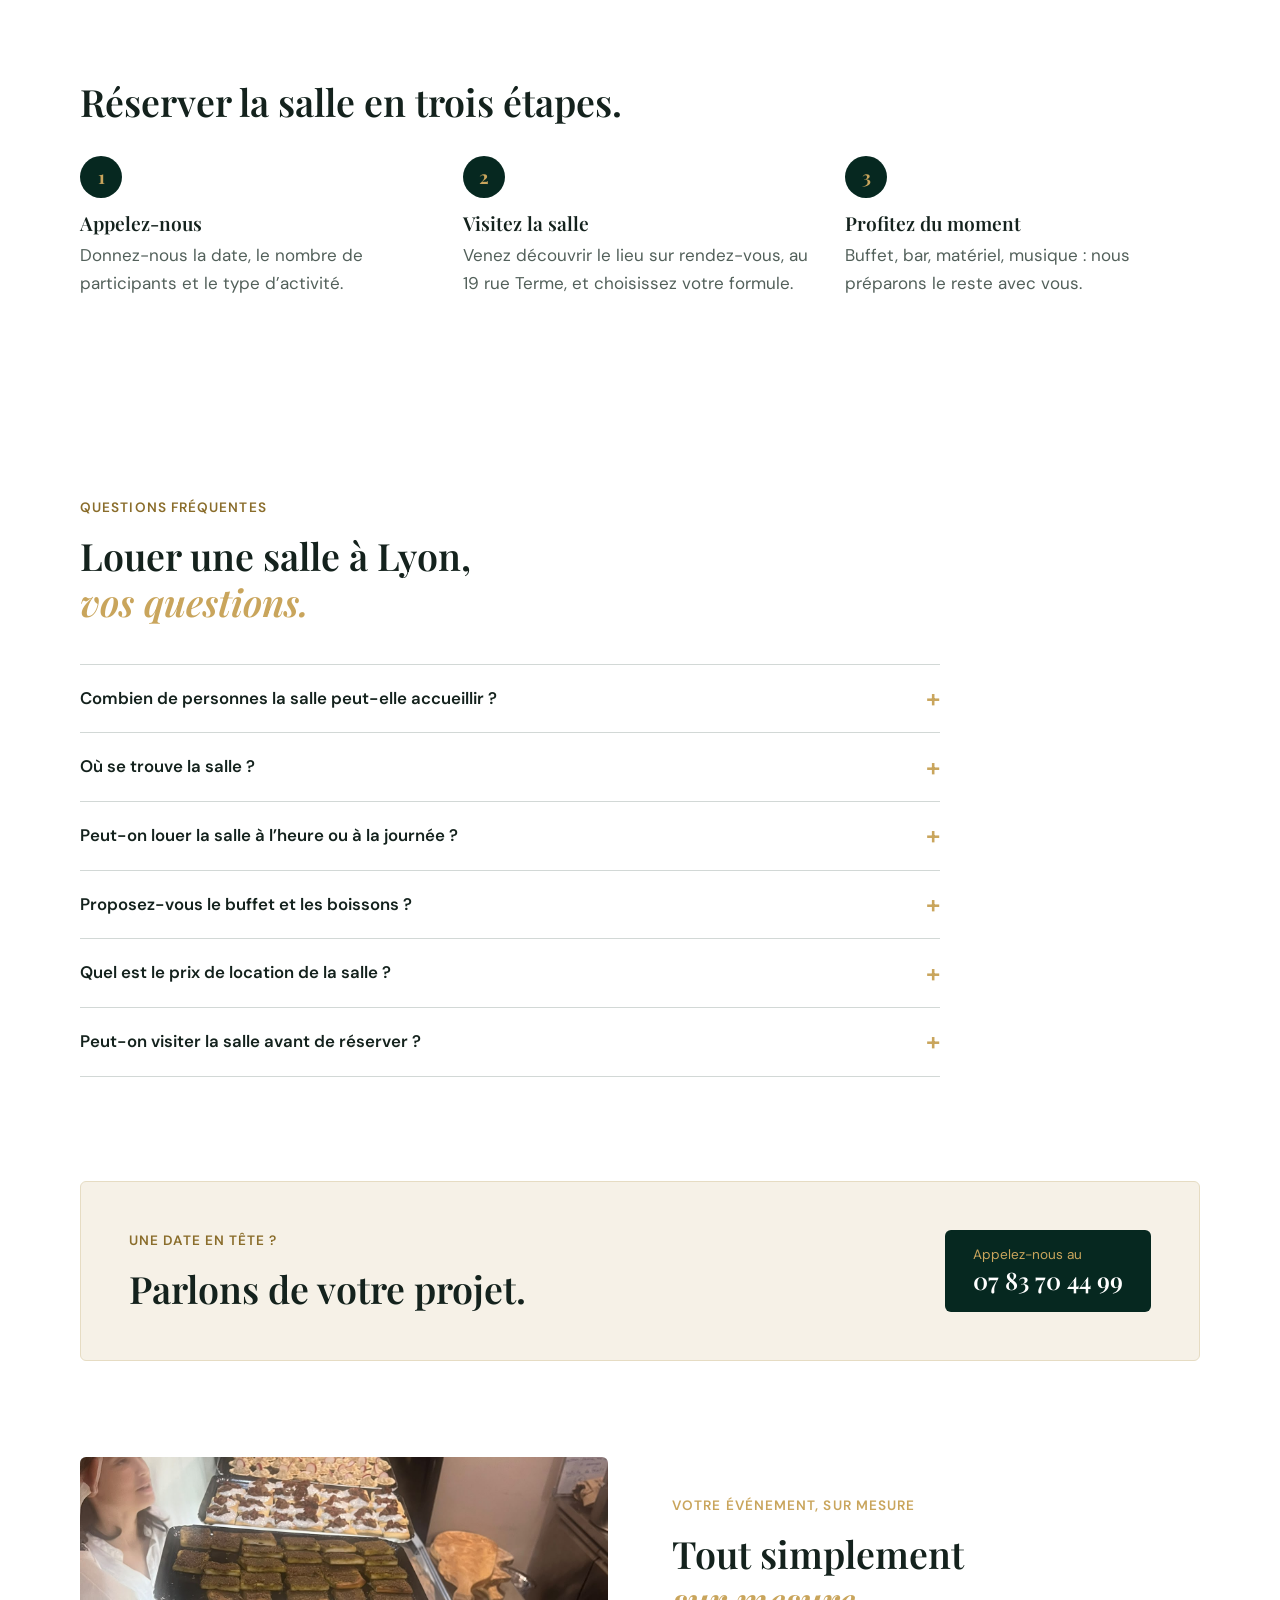
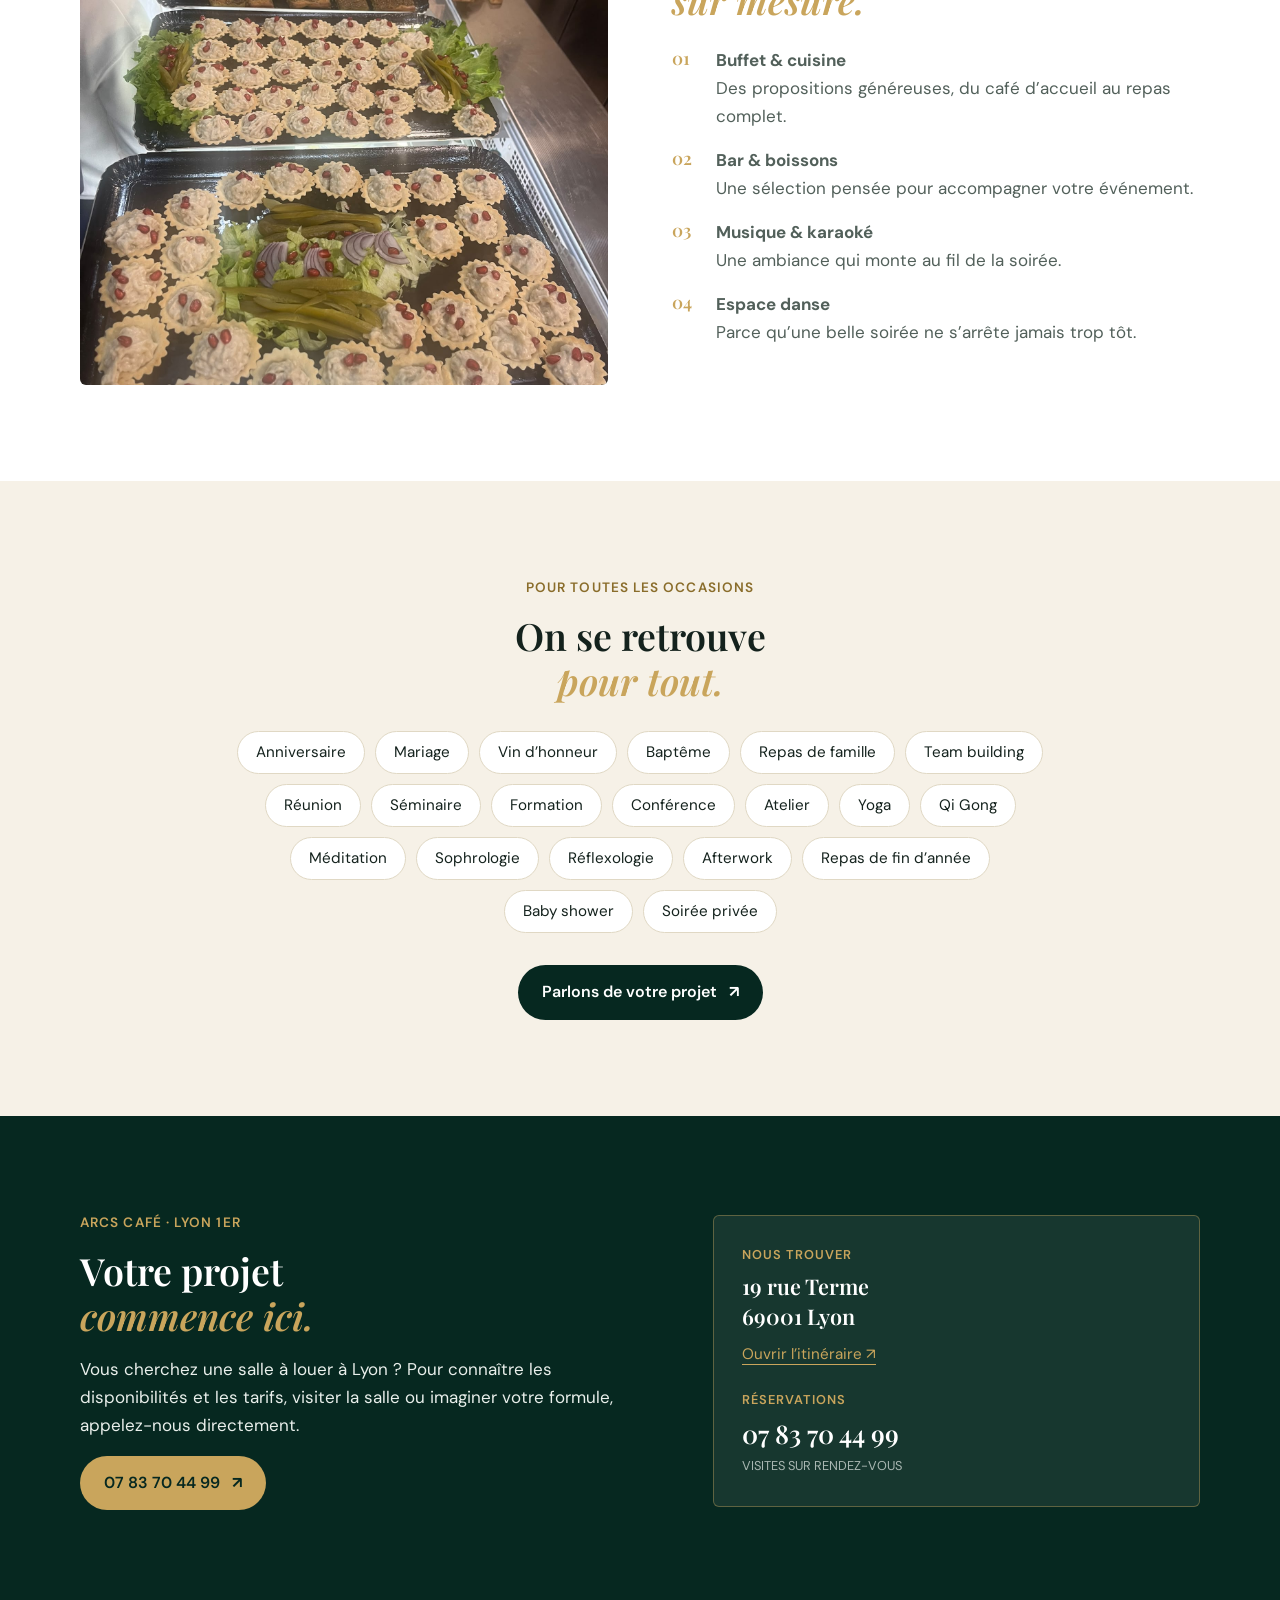
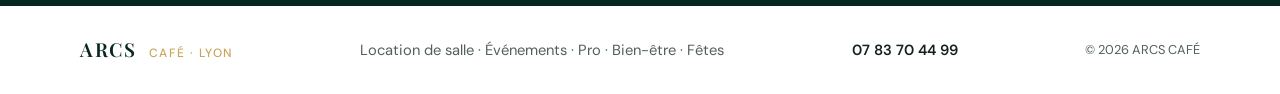
==== commit 1b07adc0: "Update index.html" ====
--- a/index.html
+++ b/index.html
@@ -211,7 +211,7 @@
         <p class="eyebrow">LA GALERIE</p>
         <h2>Le lieu en images.</h2>
         <div class="gal-grid">
-          <figure class="wide tall"><img src="images/hero.jpg" loading="lazy" decoding="async" alt="Buffet gourmand et ambiance chaleureuse dans la salle d’Arcs Café, Lyon 1er"><figcaption>L’ambiance Arcs Café</figcaption></figure>
+          <figure class="wide tall"><img src="images/L’ambiance Arcs Café.png" loading="lazy" decoding="async" alt="Buffet gourmand et ambiance chaleureuse dans la salle d’Arcs Café, Lyon 1er"><figcaption>L’ambiance Arcs Café</figcaption></figure>
           <figure><img src="images/salle.jpg" loading="lazy" decoding="async" alt="La salle à louer d’Arcs Café, rue Terme à Lyon"><figcaption>La salle</figcaption></figure>
           <figure><img src="images/buffet.jpg" loading="lazy" decoding="async" alt="Buffet préparé pour un événement privé"><figcaption>Le buffet</figcaption></figure>
           <figure><img src="images/soiree.jpg" loading="lazy" decoding="async" alt="Soirée privée dans la salle d’Arcs Café"><figcaption>Les soirées</figcaption></figure>
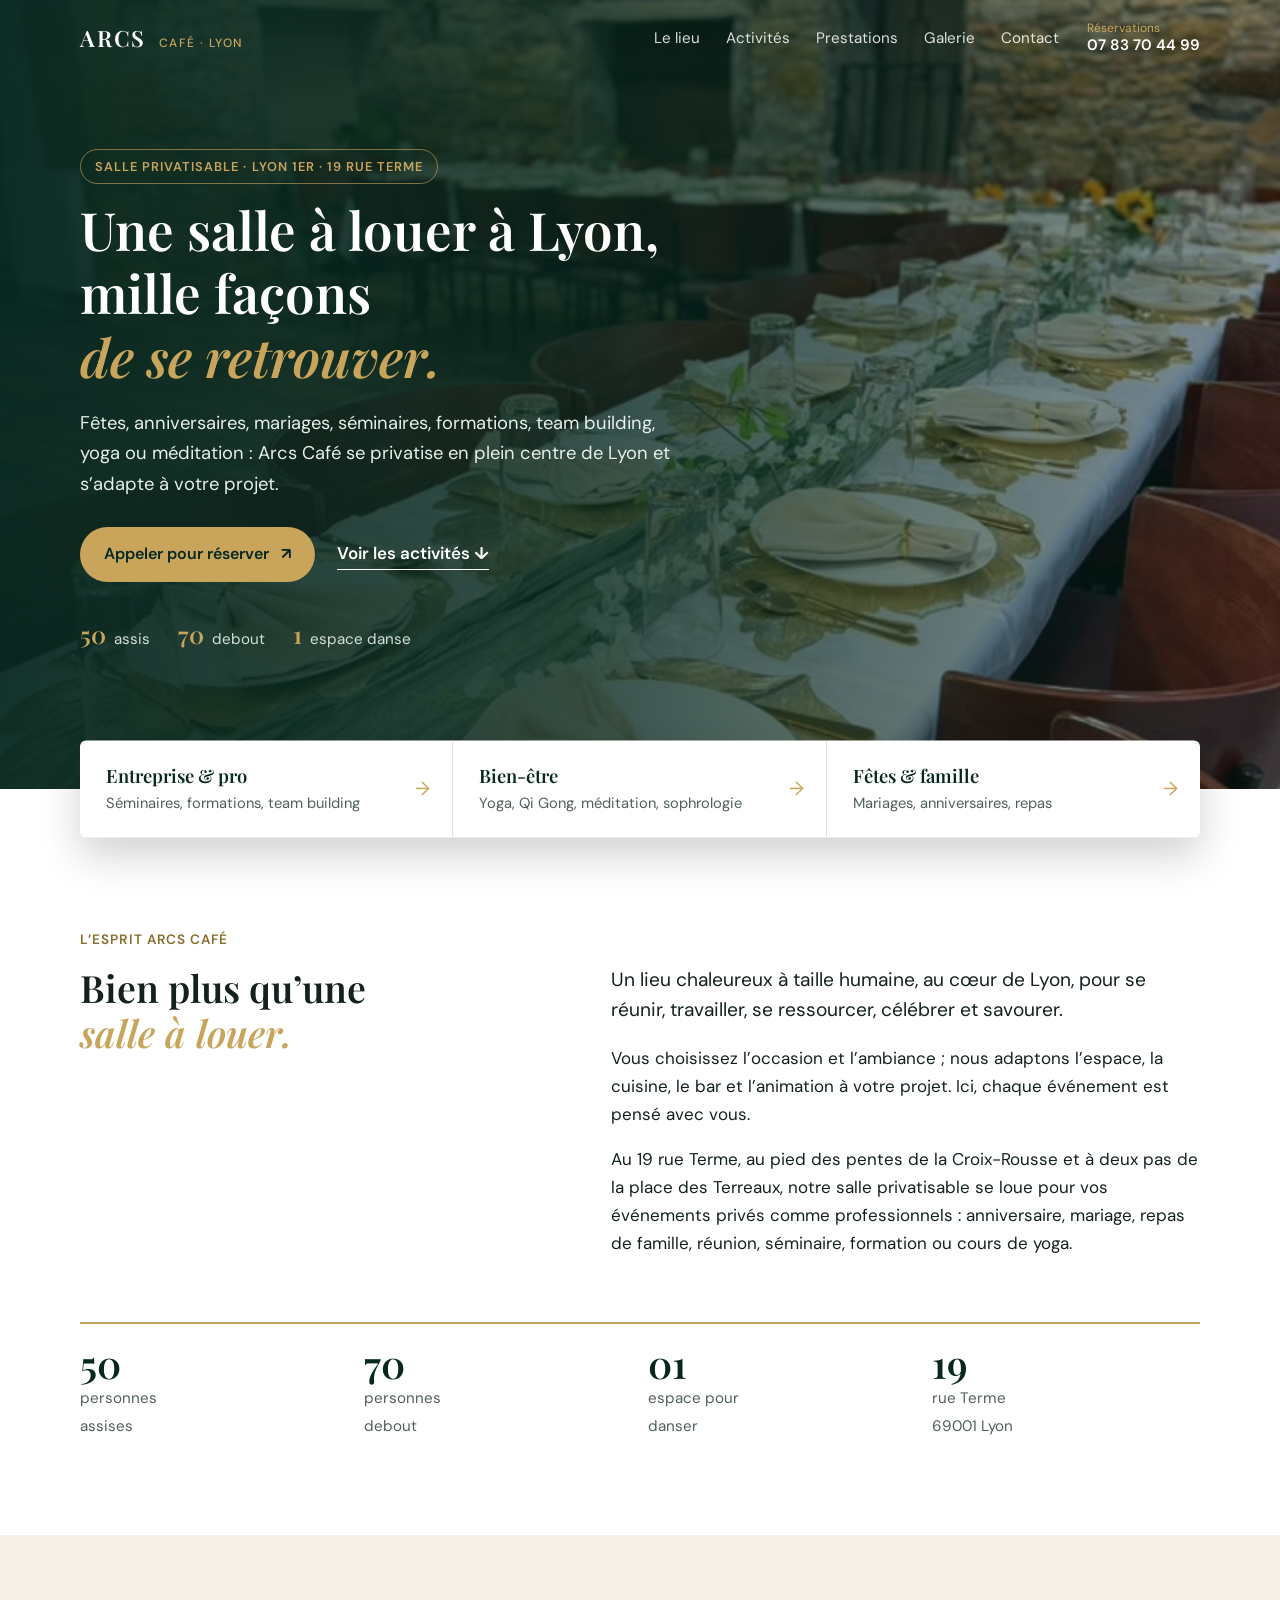
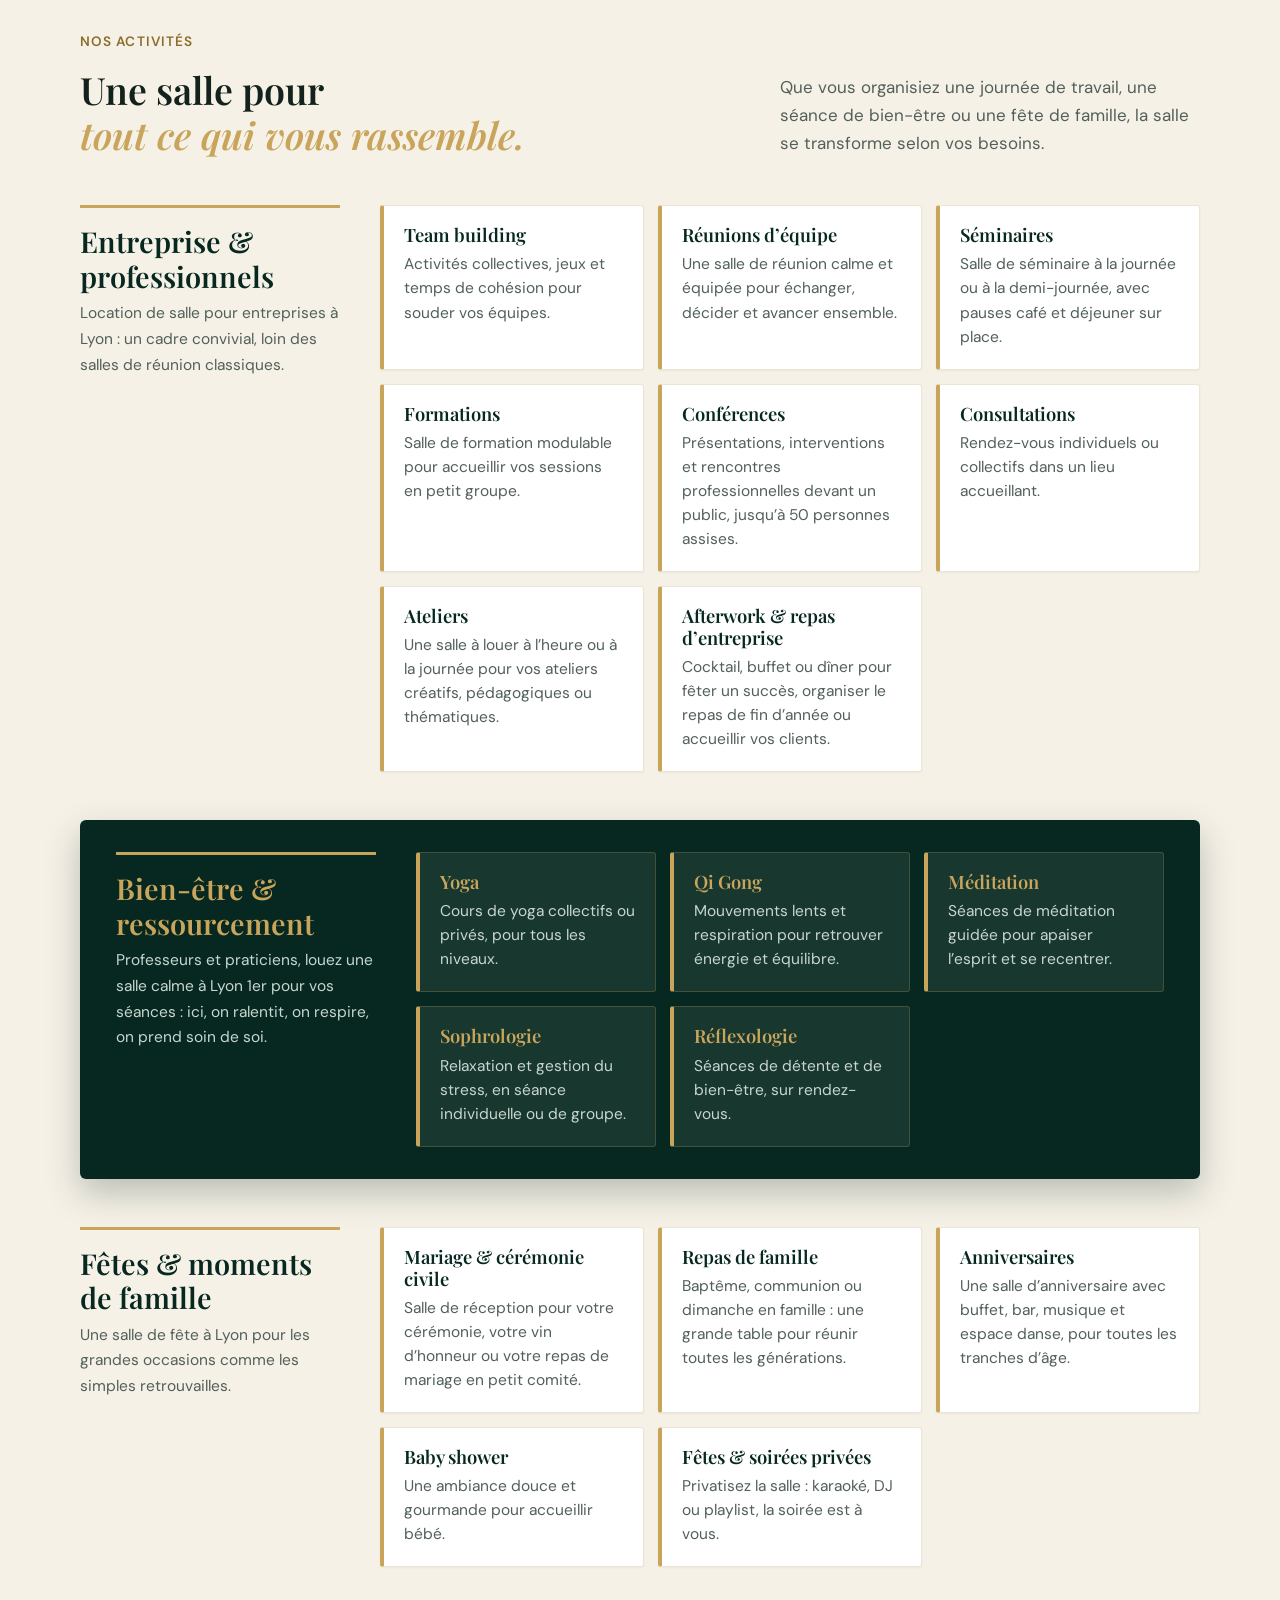
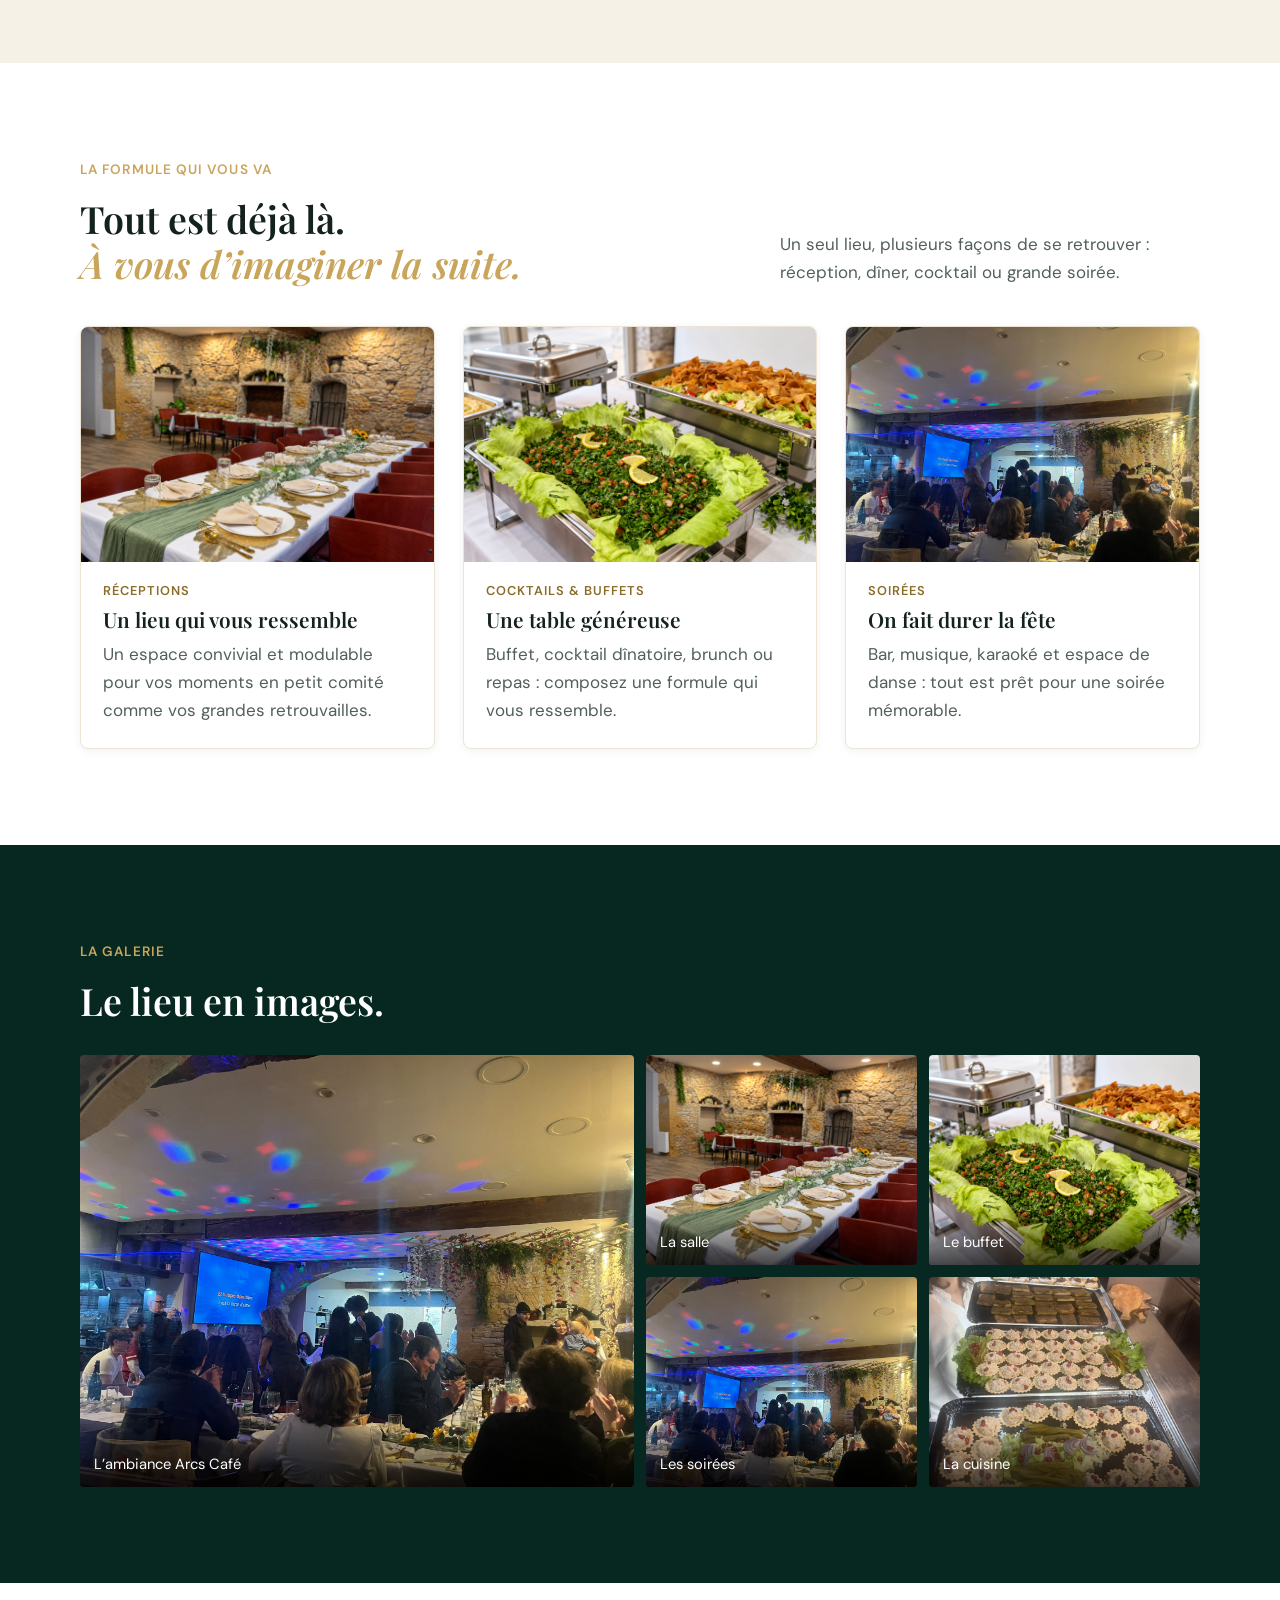
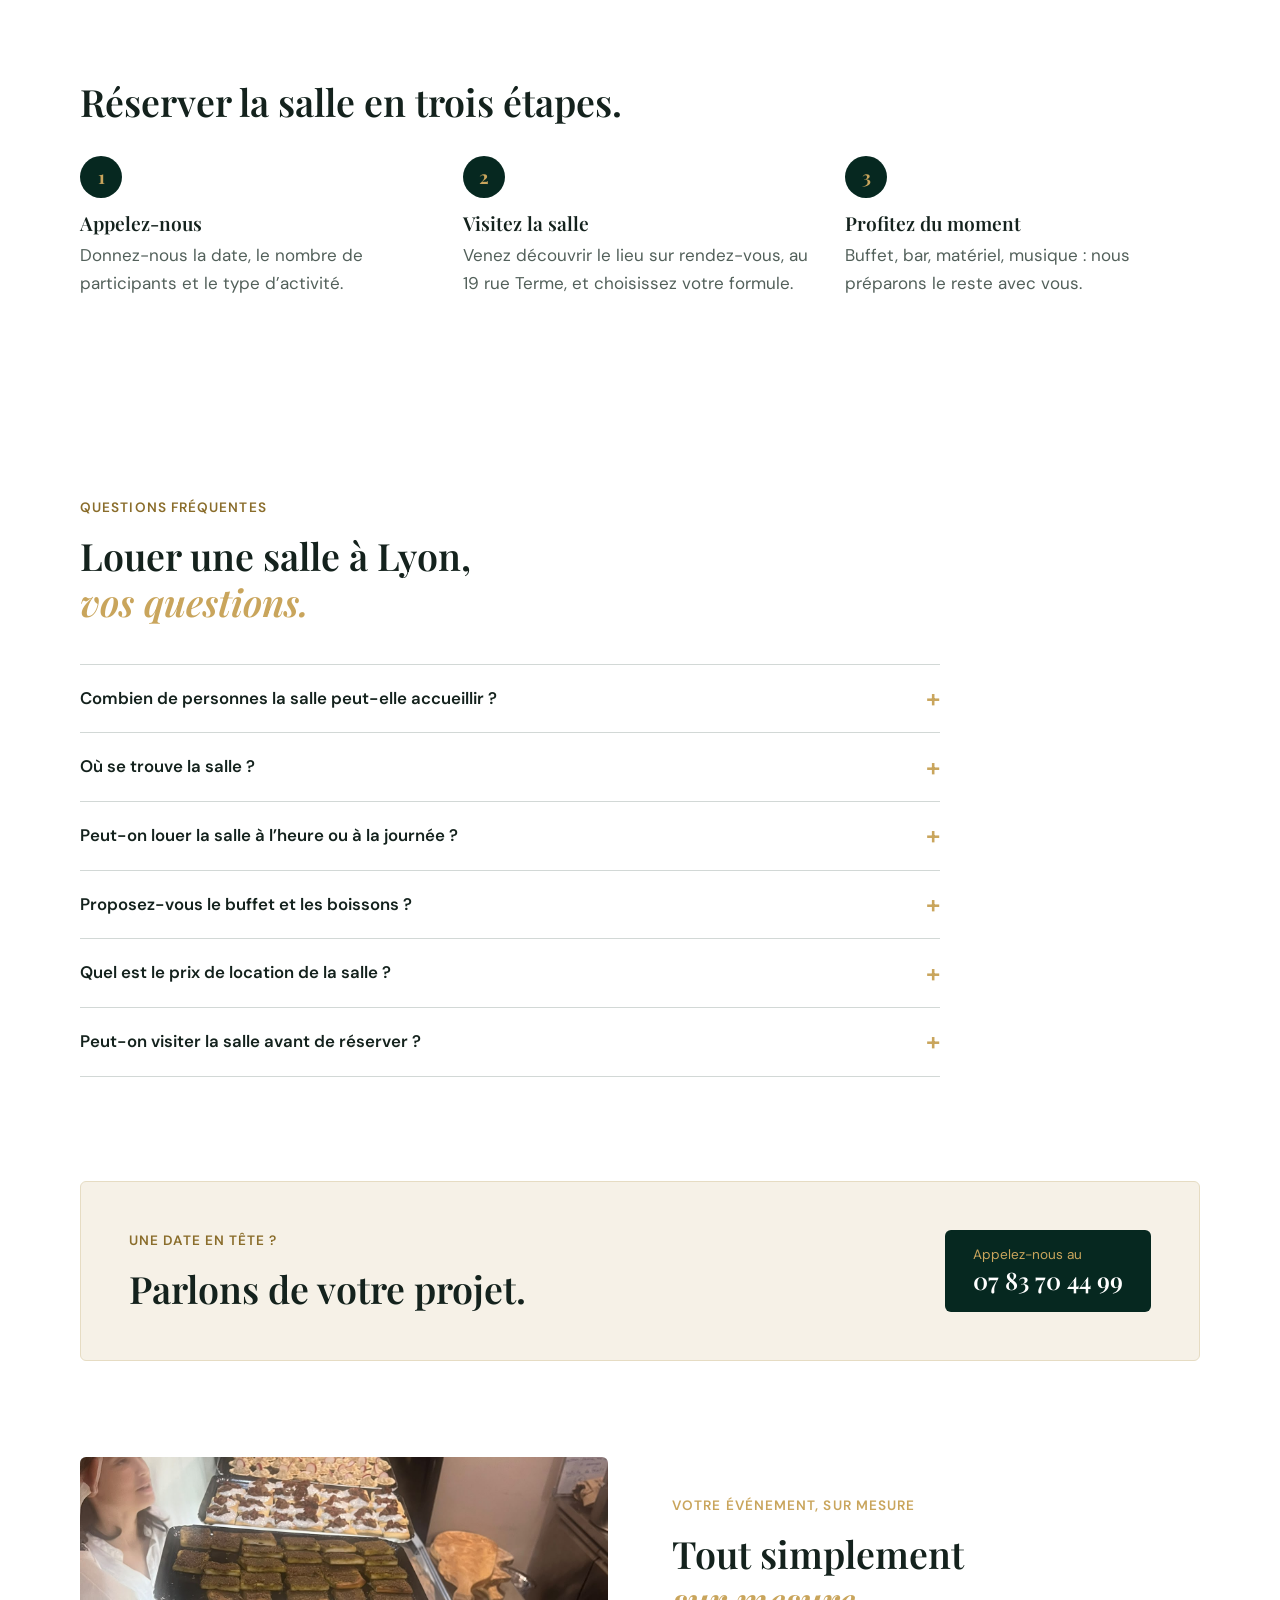
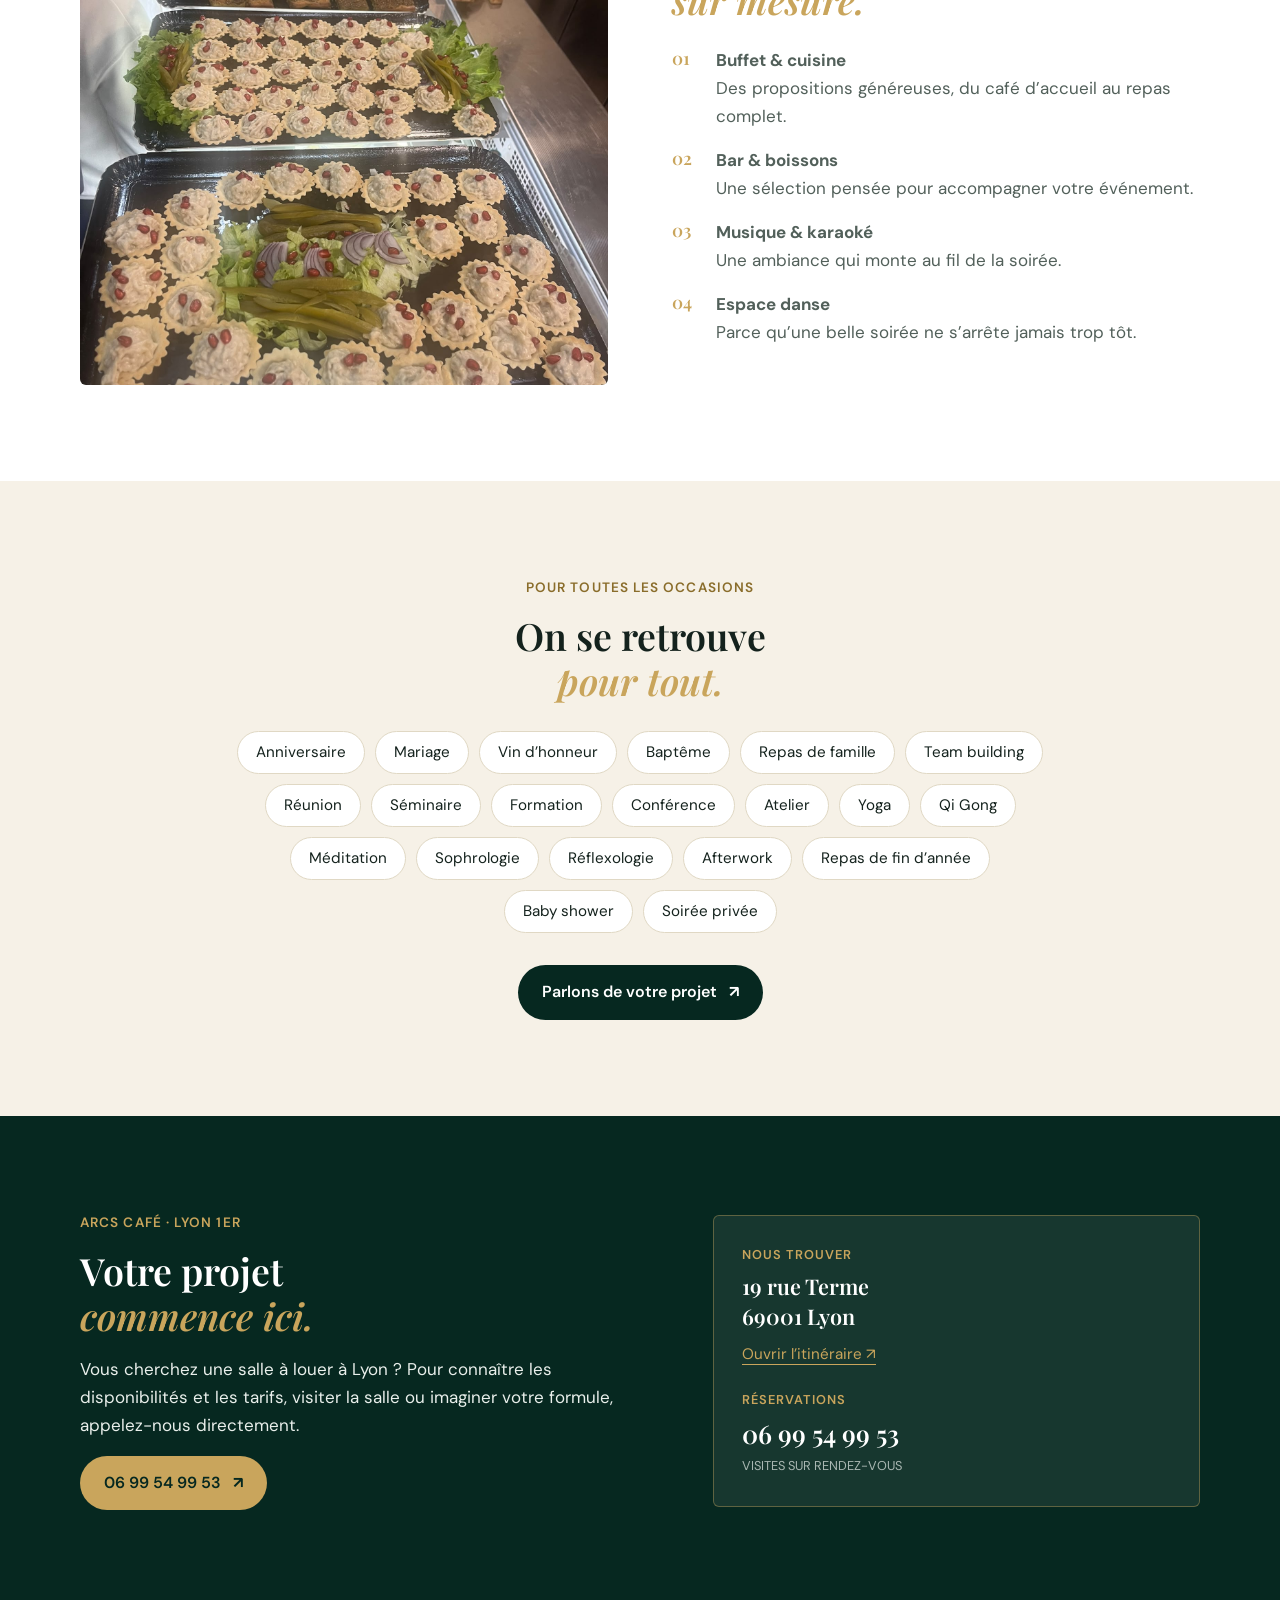
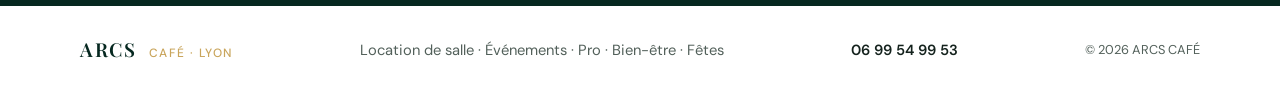
==== commit 2710b1bc: "Update index.html" ====
--- a/index.html
+++ b/index.html
@@ -18,7 +18,7 @@
     "@type": ["EventVenue", "LocalBusiness"],
     "name": "Arcs Café",
     "description": "Salle à louer à Lyon 1er pour anniversaires, mariages, repas de famille, soirées privées, réunions, séminaires, formations, team building et cours de yoga, Qi Gong, méditation ou sophrologie. Buffet, bar, musique et espace danse sur place.",
-    "telephone": "+33783704499",
+    "telephone": "+33699549953",
     "maximumAttendeeCapacity": 70,
     "address": {
       "@type": "PostalAddress",
@@ -70,8 +70,8 @@
         <a href="#galerie">Galerie</a>
         <a href="#contact">Contact</a>
       </div>
-      <a class="nav-phone" href="tel:+33783704499"><span>Réservations</span>07&nbsp;83&nbsp;70&nbsp;44&nbsp;99</a>
-      <a class="nav-button" href="tel:+33783704499">Appeler</a>
+      <a class="nav-phone" href="tel:+33699549953"><span>Réservations</span>07&nbsp;83&nbsp;70&nbsp;44&nbsp;99</a>
+      <a class="nav-button" href="tel:+33699549953">Appeler</a>
       <button class="menu-btn" aria-expanded="false" aria-controls="menu" type="button">Menu</button>
     </nav>
 
@@ -80,7 +80,7 @@
       <h1>Une salle à louer à Lyon, mille façons <em>de se retrouver.</em></h1>
       <p class="intro">Fêtes, anniversaires, mariages, séminaires, formations, team building, yoga ou méditation : Arcs Café se privatise en plein centre de Lyon et s’adapte à votre projet.</p>
       <div class="actions">
-        <a class="button gold" href="tel:+33783704499"><span>Appeler pour réserver</span><b>↗</b></a>
+        <a class="button gold" href="tel:+33699549953"><span>Appeler pour réserver</span><b>↗</b></a>
         <a class="simple-link" href="#activites">Voir les activités <b>↓</b></a>
       </div>
       <ul class="hero-details" aria-label="Capacité">
@@ -251,7 +251,7 @@
         </details>
         <details>
           <summary>Quel est le prix de location de la salle ?</summary>
-          <p>Le tarif dépend de la date, de la durée, du nombre de personnes et des prestations choisies (buffet, bar, animation). Appelez-nous au <a href="tel:+33783704499">07 83 70 44 99</a> pour un devis adapté à votre projet.</p>
+          <p>Le tarif dépend de la date, de la durée, du nombre de personnes et des prestations choisies (buffet, bar, animation). Appelez-nous au <a href="tel:+33699549953">06 99 54 99 53</a> pour un devis adapté à votre projet.</p>
         </details>
         <details>
           <summary>Peut-on visiter la salle avant de réserver ?</summary>
@@ -265,7 +265,7 @@
         <p class="eyebrow dark">UNE DATE EN TÊTE ?</p>
         <h2>Parlons de votre projet.</h2>
       </div>
-      <a class="callout-link" href="tel:+33783704499"><span>Appelez-nous au</span><strong>07&nbsp;83&nbsp;70&nbsp;44&nbsp;99</strong></a>
+      <a class="callout-link" href="tel:+33699549953"><span>Appelez-nous au</span><strong>07&nbsp;83&nbsp;70&nbsp;44&nbsp;99</strong></a>
     </section>
 
     <section class="amenities wrap">
@@ -288,7 +288,7 @@
       <div class="pills">
         <span>Anniversaire</span><span>Mariage</span><span>Vin d’honneur</span><span>Baptême</span><span>Repas de famille</span><span>Team building</span><span>Réunion</span><span>Séminaire</span><span>Formation</span><span>Conférence</span><span>Atelier</span><span>Yoga</span><span>Qi Gong</span><span>Méditation</span><span>Sophrologie</span><span>Réflexologie</span><span>Afterwork</span><span>Repas de fin d’année</span><span>Baby shower</span><span>Soirée privée</span>
       </div>
-      <a class="button green" href="tel:+33783704499"><span>Parlons de votre projet</span><b>↗</b></a>
+      <a class="button green" href="tel:+33699549953"><span>Parlons de votre projet</span><b>↗</b></a>
     </section>
 
     <section class="contact" id="contact">
@@ -297,14 +297,14 @@
           <p class="eyebrow">ARCS CAFÉ · LYON 1ER</p>
           <h2>Votre projet<br><em>commence ici.</em></h2>
           <p>Vous cherchez une salle à louer à Lyon ? Pour connaître les disponibilités et les tarifs, visiter la salle ou imaginer votre formule, appelez-nous directement.</p>
-          <a class="button gold" href="tel:+33783704499"><span>07 83 70 44 99</span><b>↗</b></a>
+          <a class="button gold" href="tel:+33699549953"><span>06 99 54 99 53</span><b>↗</b></a>
         </div>
         <aside class="contact-card">
           <p class="contact-label">NOUS TROUVER</p>
           <p class="address">19 rue Terme<br>69001 Lyon</p>
           <a class="address-link" href="https://maps.google.com/?q=19+rue+Terme+69001+Lyon" target="_blank" rel="noopener">Ouvrir l’itinéraire ↗</a>
           <p class="contact-label phone-label">RÉSERVATIONS</p>
-          <a class="contact-number" href="tel:+33783704499">07 83 70 44 99</a>
+          <a class="contact-number" href="tel:+33699549953">06 99 54 99 53</a>
           <small>VISITES SUR RENDEZ-VOUS</small>
         </aside>
       </div>
@@ -314,11 +314,11 @@
   <footer class="wrap">
     <a class="logo" href="#accueil">ARCS <small>CAFÉ · LYON</small></a>
     <span>Location de salle · Événements · Pro · Bien-être · Fêtes</span>
-    <a class="footer-phone" href="tel:+33783704499">07 83 70 44 99</a>
+    <a class="footer-phone" href="tel:+33699549953">06 99 54 99 53</a>
     <small>© 2026 ARCS CAFÉ</small>
   </footer>
 
-  <a class="call-float" href="tel:+33783704499" aria-label="Appeler Arcs Café au 07 83 70 44 99"><span>Appeler</span><b>07 83 70 44 99</b></a>
+  <a class="call-float" href="tel:+33699549953" aria-label="Appeler Arcs Café au 06 99 54 99 53"><span>Appeler</span><b>06 99 54 99 53</b></a>
   <dialog id="lightbox" aria-label="Photo agrandie"><img alt=""><p></p><button type="button" aria-label="Fermer">✕</button></dialog>
   <script>
     const float = document.querySelector('.call-float');
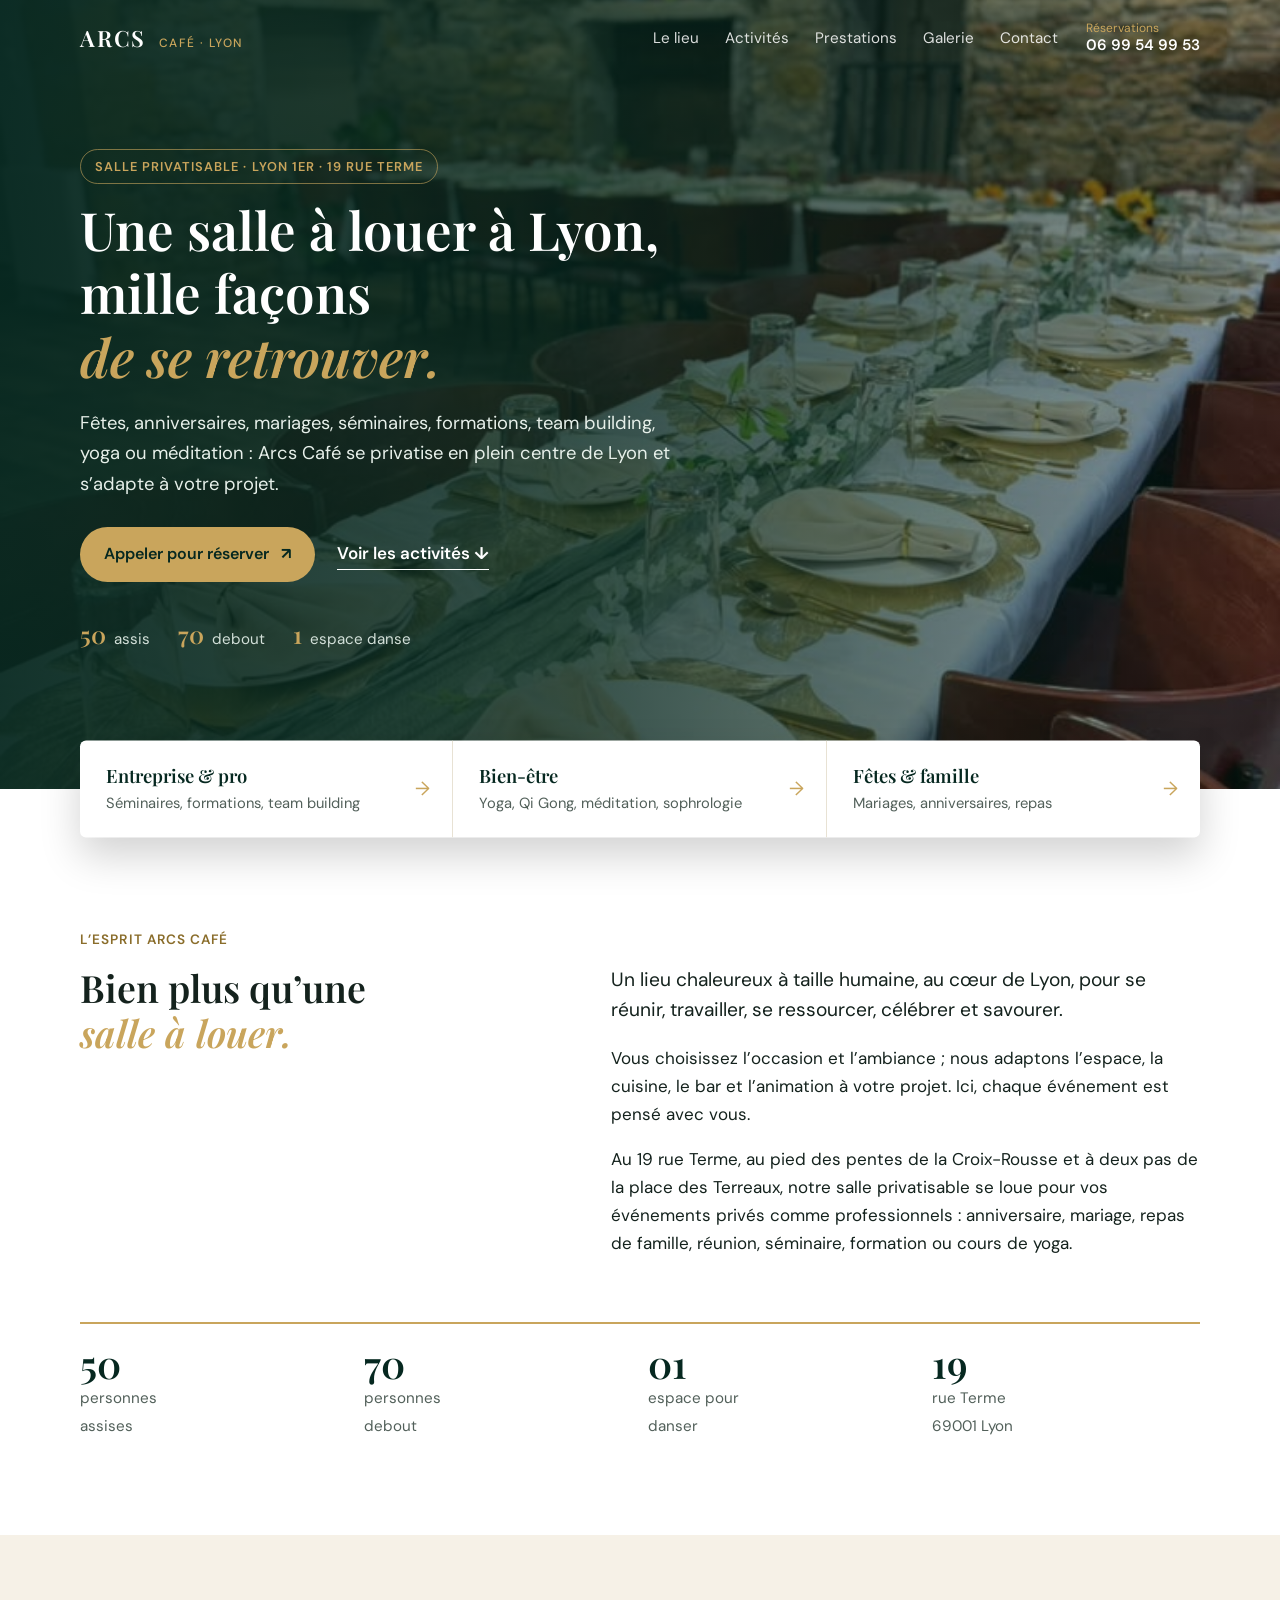
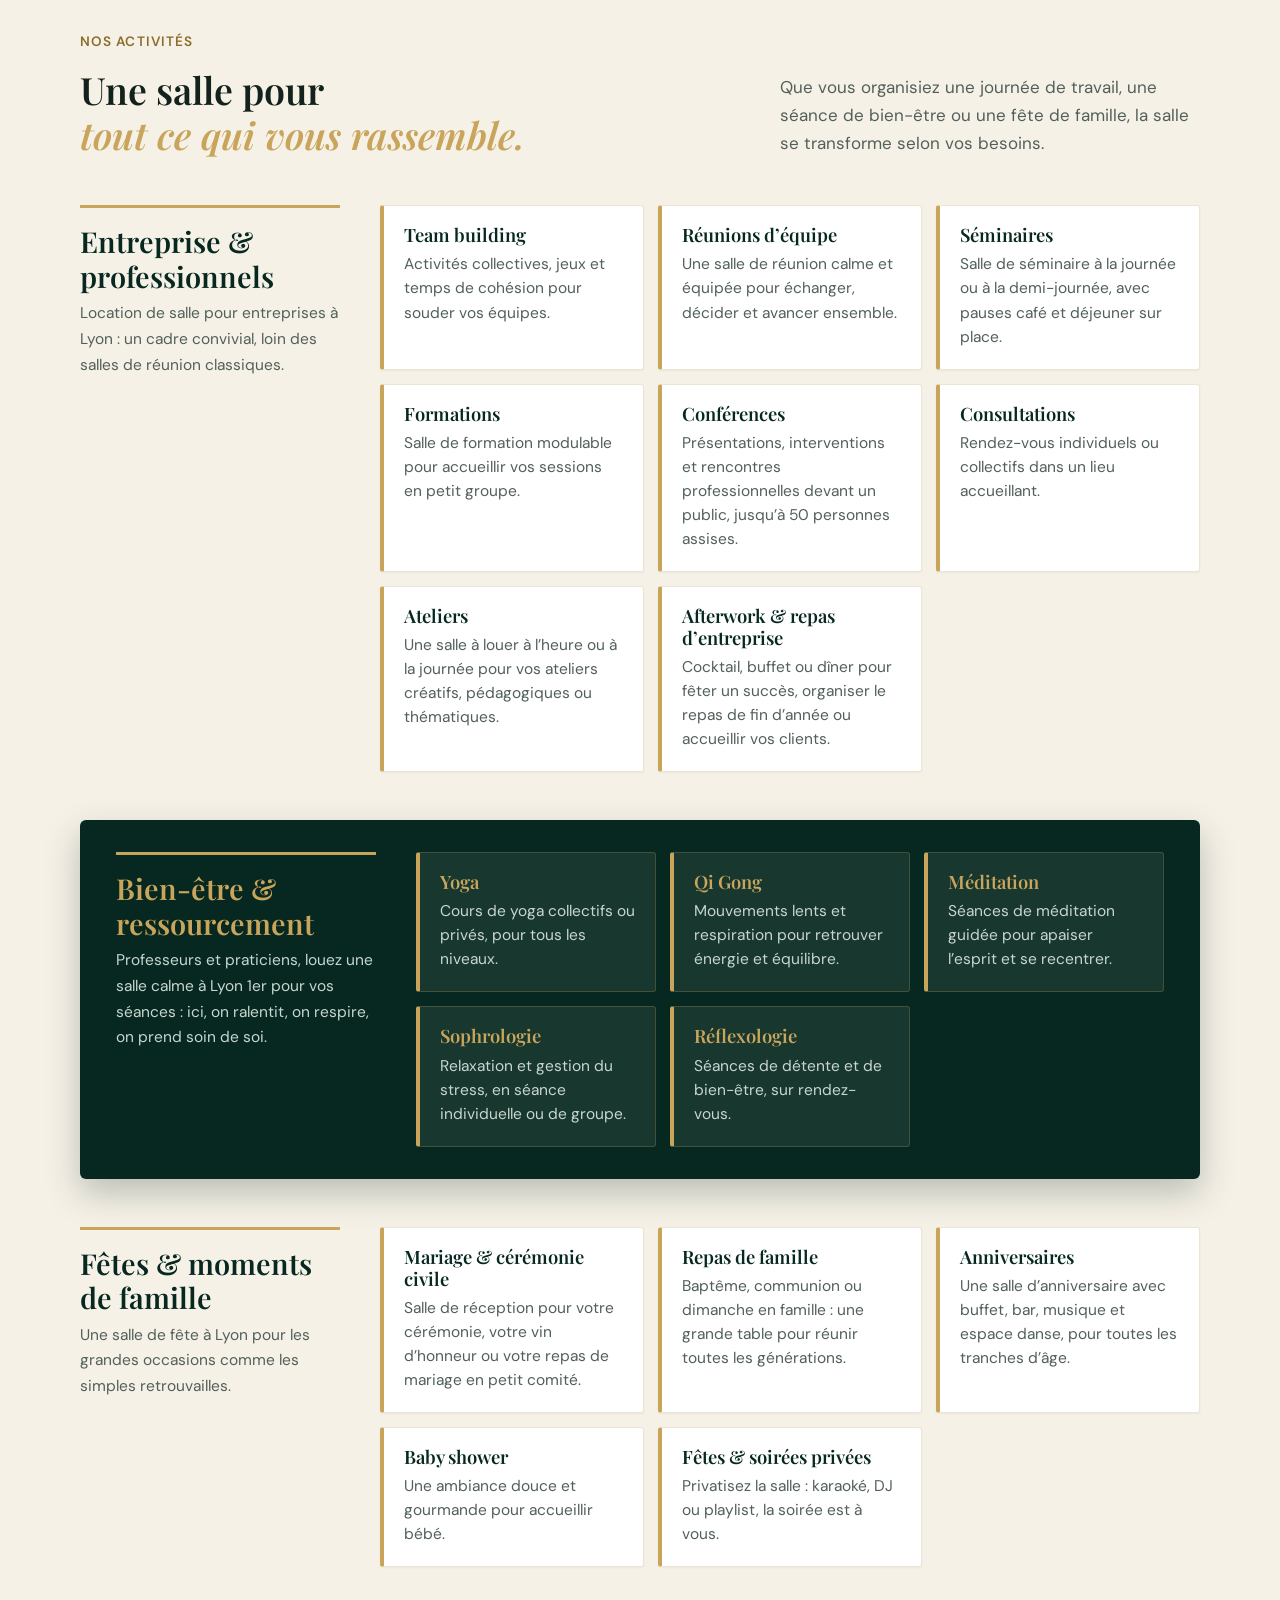
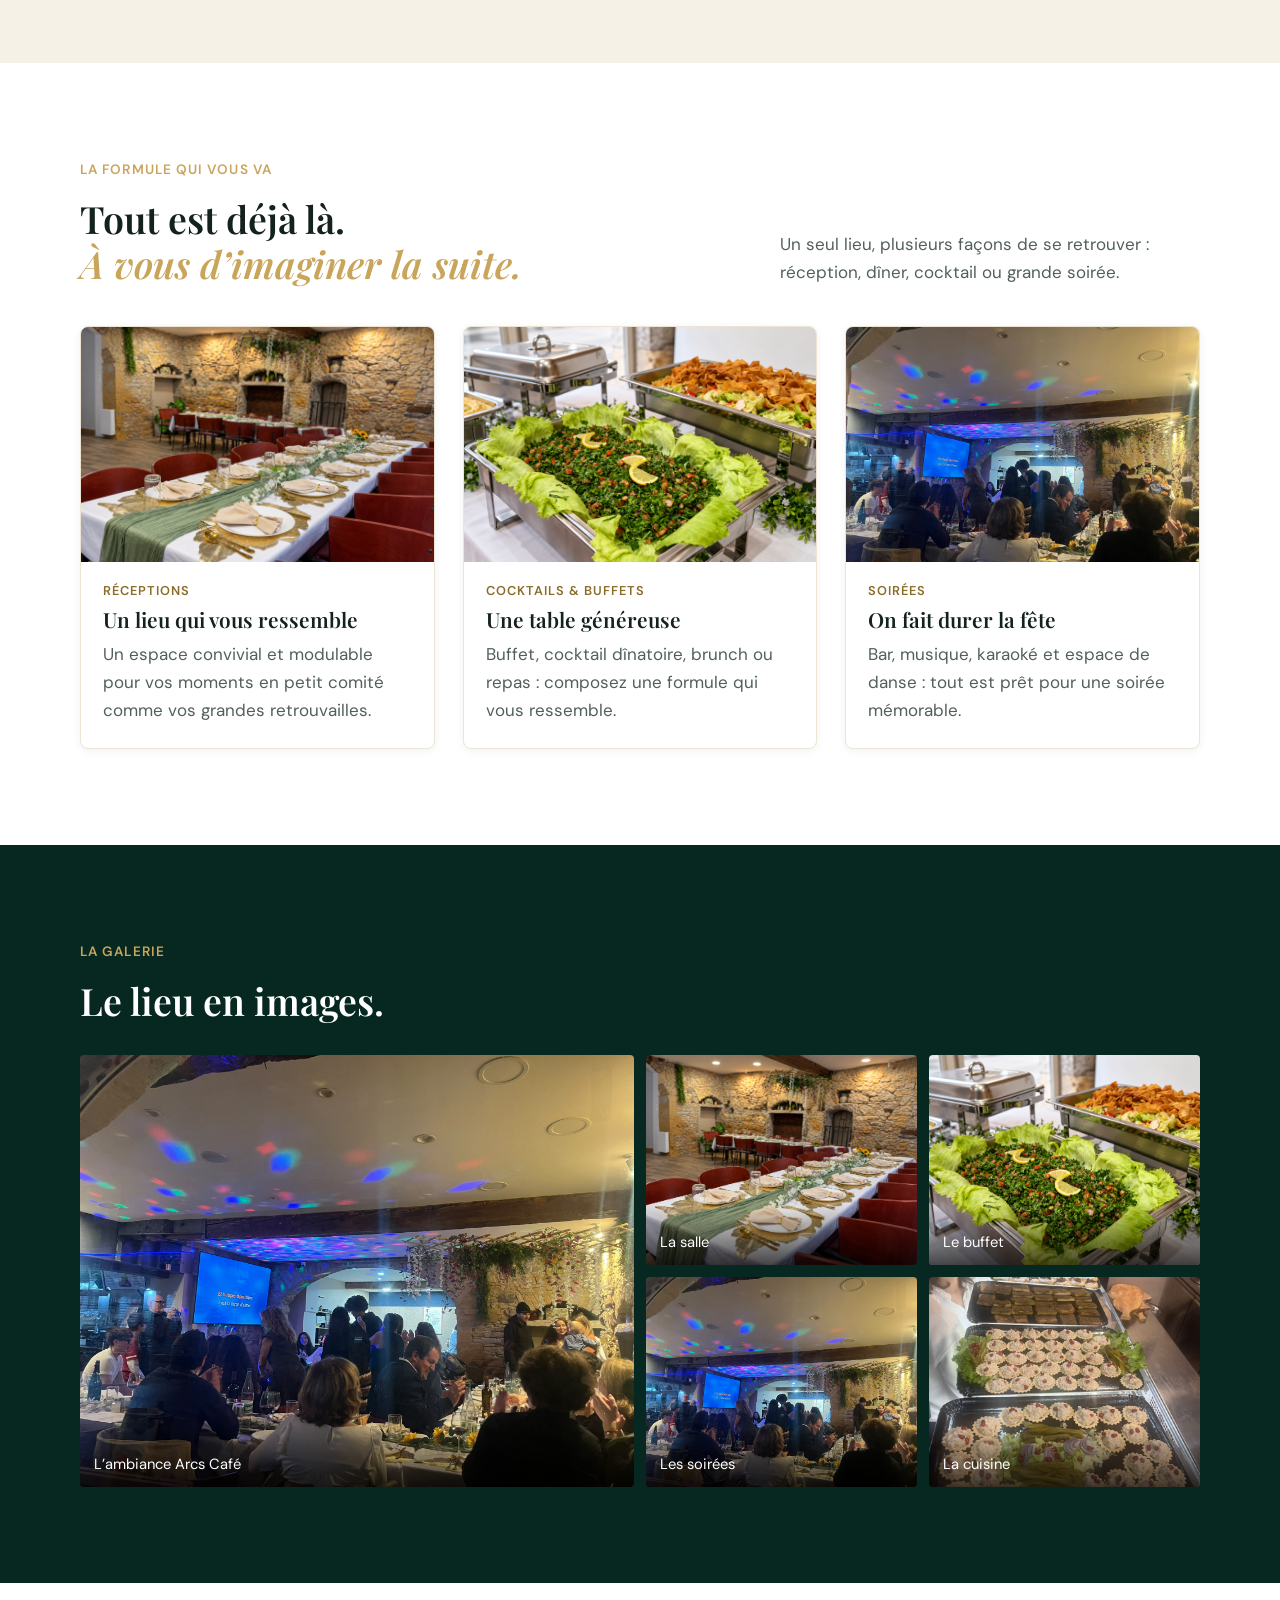
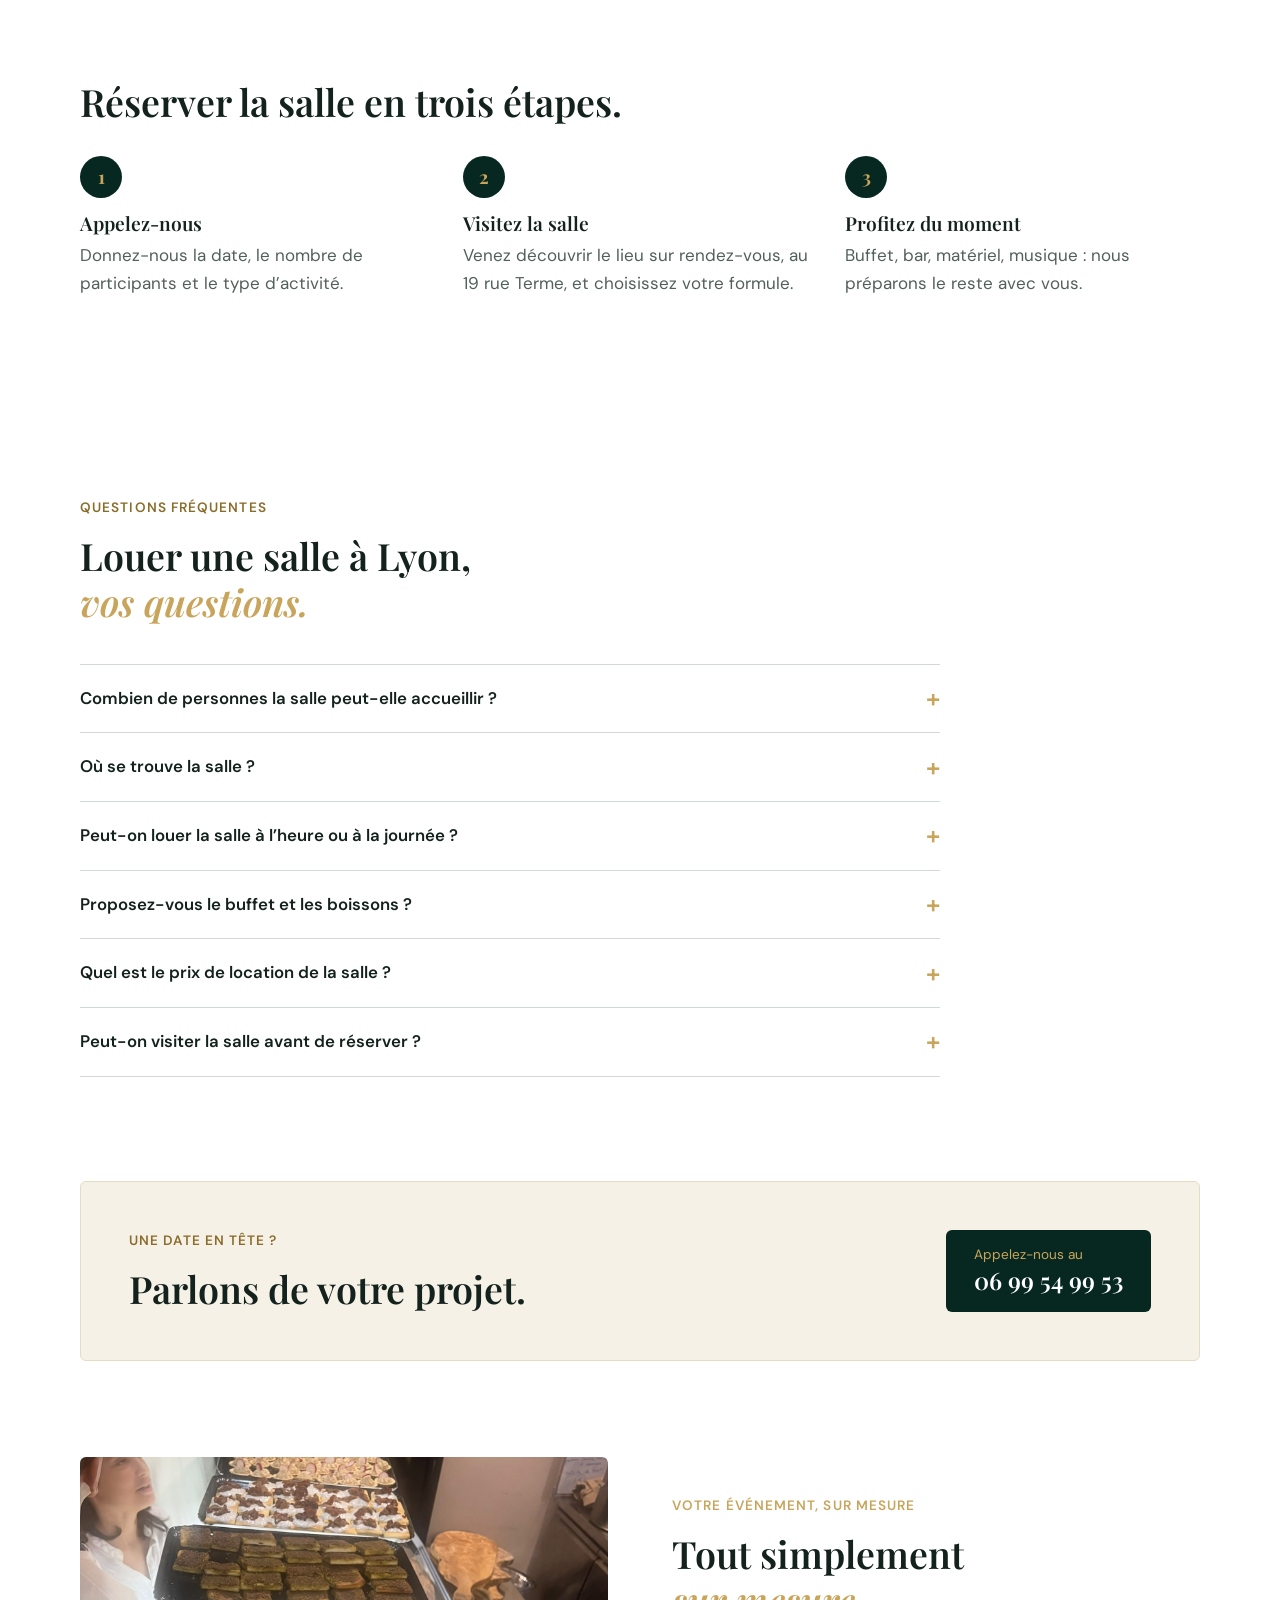
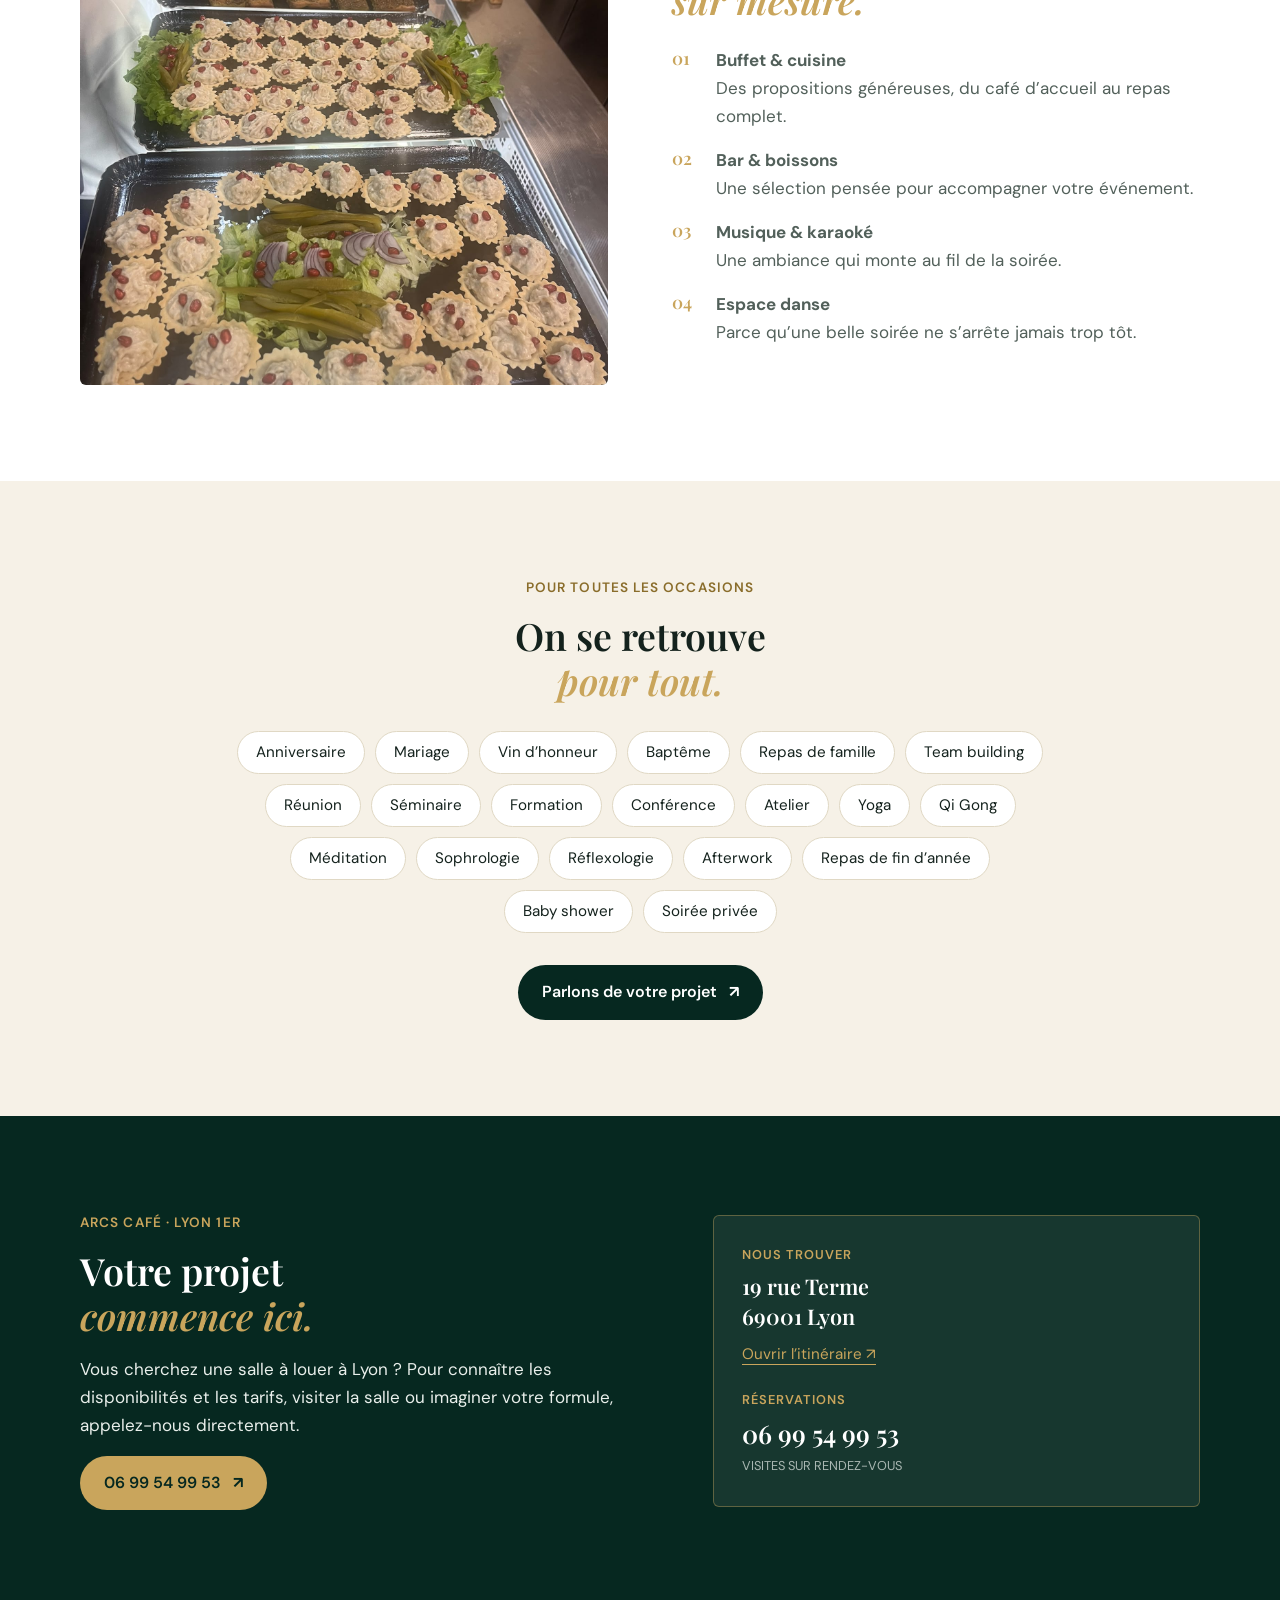
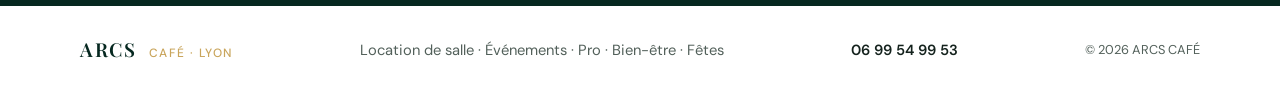
==== commit f8b8bb78: "Update index.html" ====
--- a/index.html
+++ b/index.html
@@ -70,7 +70,7 @@
         <a href="#galerie">Galerie</a>
         <a href="#contact">Contact</a>
       </div>
-      <a class="nav-phone" href="tel:+33699549953"><span>Réservations</span>07&nbsp;83&nbsp;70&nbsp;44&nbsp;99</a>
+      <a class="nav-phone" href="tel:+33699549953"><span>Réservations</span>06&nbsp;99&nbsp;54&nbsp;99&nbsp;53</a>
       <a class="nav-button" href="tel:+33699549953">Appeler</a>
       <button class="menu-btn" aria-expanded="false" aria-controls="menu" type="button">Menu</button>
     </nav>
@@ -265,7 +265,7 @@
         <p class="eyebrow dark">UNE DATE EN TÊTE ?</p>
         <h2>Parlons de votre projet.</h2>
       </div>
-      <a class="callout-link" href="tel:+33699549953"><span>Appelez-nous au</span><strong>07&nbsp;83&nbsp;70&nbsp;44&nbsp;99</strong></a>
+      <a class="callout-link" href="tel:+33699549953"><span>Appelez-nous au</span><strong>06&nbsp;99&nbsp;54&nbsp;99&nbsp;53</strong></a>
     </section>
 
     <section class="amenities wrap">
